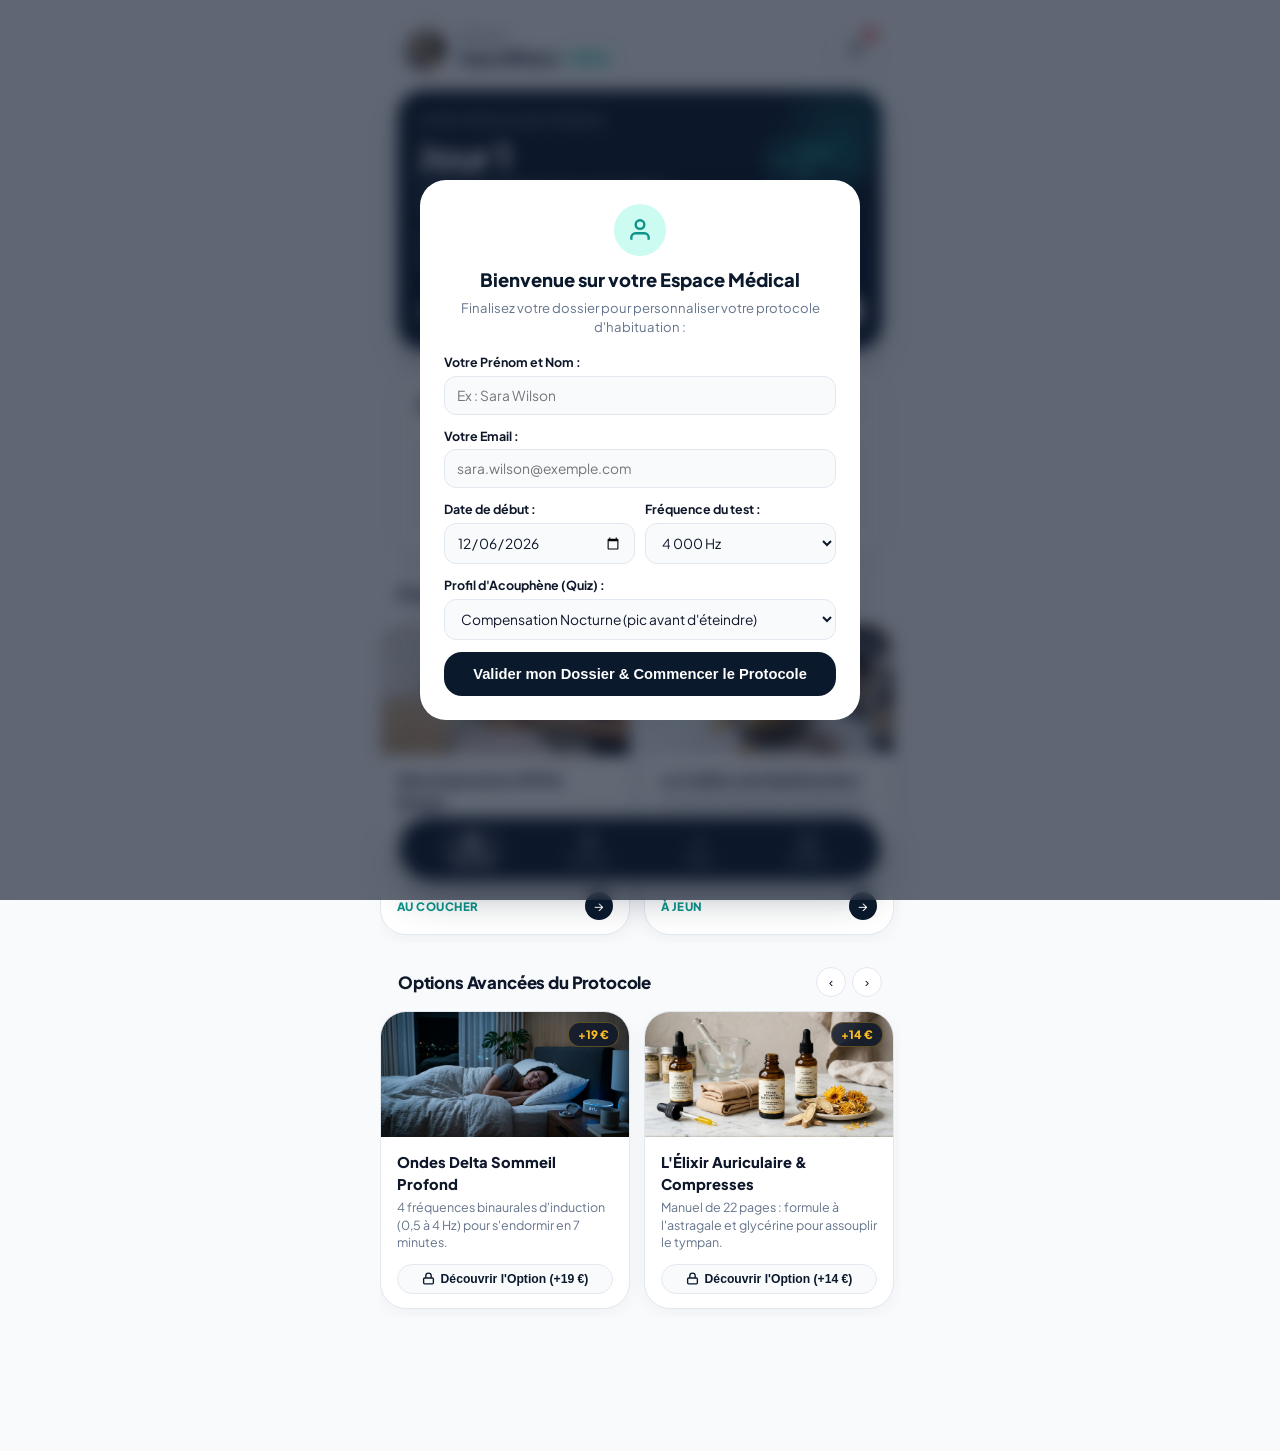
==== app.html @ 552ab915 "Deploy: Protocolo do Silencio - Producao Final V5 com banners Greenn e correcoes" ====
<!DOCTYPE html>
<html lang="fr">
<head>
  <meta charset="UTF-8">
  <meta name="viewport" content="width=device-width, initial-scale=1.0, maximum-scale=1.0, user-scalable=no">
  <title>Protocole Neuro-Silence — Espace Thérapeutique Médical</title>
  <meta name="description" content="Plateforme clinique du Protocole Neuro-Silence : thérapie par encoche spectrale, routine somatosensorielle, micronutrition myélinique et suivi analytique d'habituation.">
  <meta name="robots" content="noindex, nofollow">
  <link rel="preconnect" href="https://fonts.googleapis.com">
  <link rel="preconnect" href="https://fonts.gstatic.com" crossorigin>
  <link href="https://fonts.googleapis.com/css2?family=Plus+Jakarta+Sans:wght@400;500;600;700;800&family=Inter:wght@400;500;600;700&display=swap" rel="stylesheet">
  <link rel="manifest" href="manifest.json">
  <meta name="theme-color" content="#F8FAFC">
  <style>
    :root {
      --bg: #F8FAFC;
      --bg-surface: #FFFFFF;
      --navy-dark: #0B192C;
      --navy-subtle: #1E293B;
      --card-bg: #FFFFFF;
      --card-border: #E2E8F0;
      --card-border-subtle: #F1F5F9;
      --text-main: #0F172A;
      --text-muted: #64748B;
      --text-light: #94A3B8;
      --teal-primary: #0D9488;
      --teal-subtle: #CCFBF1;
      --teal-glow: rgba(13, 148, 136, 0.16);
      --emerald-accent: #10B981;
      --emerald-subtle: #D1FAE5;
      --blue-accent: #2563EB;
      --blue-subtle: #DBEAFE;
      --amber-accent: #F59E0B;
      --amber-subtle: #FEF3C7;
      --font-main: 'Plus Jakarta Sans', 'Inter', -apple-system, BlinkMacSystemFont, "SF Pro Text", system-ui, sans-serif;
      --radius-sm: 12px;
      --radius-md: 18px;
      --radius-lg: 26px;
      --radius-pill: 9999px;
      --shadow-soft: 0 4px 20px -2px rgba(15, 23, 42, 0.05);
      --shadow-card: 0 10px 25px -4px rgba(15, 23, 42, 0.06);
      --shadow-nav: 0 10px 30px rgba(15, 23, 42, 0.08);
    }

    * {
      box-sizing: border-box;
      margin: 0;
      padding: 0;
      -webkit-tap-highlight-color: transparent;
    }

    body {
      background-color: var(--bg);
      color: var(--text-main);
      font-family: var(--font-main);
      min-height: 100vh;
      display: flex;
      flex-direction: column;
      line-height: 1.5;
      -webkit-font-smoothing: antialiased;
    }

    /* Conteneur Mobile / Centré Desktop */
    .app-viewport {
      max-width: 520px;
      width: 100%;
      margin: 0 auto;
      min-height: 100vh;
      display: flex;
      flex-direction: column;
      position: relative;
      background: var(--bg);
      padding: 16px 18px 110px;
    }

    /* En-tête Médical Épuré */
    .top-header-clean {
      display: flex;
      align-items: center;
      justify-content: space-between;
      padding: 10px 4px 18px;
    }

    .user-profile-meta {
      display: flex;
      align-items: center;
      gap: 12px;
      cursor: pointer;
    }

    .user-avatar-circle {
      width: 46px;
      height: 46px;
      border-radius: 50%;
      object-fit: cover;
      border: 2px solid #FFFFFF;
      box-shadow: 0 2px 8px rgba(0, 0, 0, 0.08);
      background: var(--teal-subtle);
    }

    .user-greeting-texts {
      display: flex;
      flex-direction: column;
    }

    .user-salutation {
      font-size: 0.8rem;
      color: var(--text-muted);
      font-weight: 500;
    }

    .user-full-name {
      font-size: 1.12rem;
      font-weight: 800;
      color: var(--text-main);
      letter-spacing: -0.01em;
      display: flex;
      align-items: center;
      gap: 5px;
    }

    .user-badge-verified {
      font-size: 0.68rem;
      font-weight: 700;
      color: var(--teal-primary);
      background: var(--teal-subtle);
      padding: 1px 6px;
      border-radius: 6px;
    }

    .bell-icon-btn {
      width: 44px;
      height: 44px;
      border-radius: 50%;
      background: #FFFFFF;
      border: 1px solid var(--card-border);
      display: flex;
      align-items: center;
      justify-content: center;
      color: var(--text-main);
      box-shadow: var(--shadow-soft);
      position: relative;
      cursor: pointer;
      transition: background 0.15s;
    }

    .bell-icon-btn:hover {
      background: #F1F5F9;
    }

    .bell-badge-count {
      position: absolute;
      top: -2px;
      right: -2px;
      min-width: 18px;
      height: 18px;
      border-radius: 9px;
      background: #EF4444;
      border: 2px solid #FFFFFF;
      color: #FFFFFF;
      font-size: 0.64rem;
      font-weight: 800;
      display: flex;
      align-items: center;
      justify-content: center;
      padding: 0 4px;
    }

    /* Vues d'écran */
    .screen-view {
      display: none;
      animation: fadeIn 0.2s cubic-bezier(0.16, 1, 0.3, 1);
    }

    .screen-view.active {
      display: block;
    }

    @keyframes fadeIn {
      from { opacity: 0; transform: translateY(4px); }
      to { opacity: 1; transform: translateY(0); }
    }

    /* =========================================================
       1. DASHBOARD PRINCIPAL (HOME)
       ========================================================= */

    /* Card Sombre Héro */
    .dark-hero-card {
      background: var(--navy-dark);
      color: #FFFFFF;
      border-radius: var(--radius-lg);
      padding: 22px 20px;
      margin-bottom: 20px;
      position: relative;
      overflow: hidden;
      box-shadow: 0 12px 28px -6px rgba(11, 25, 44, 0.35);
      cursor: pointer;
      transition: transform 0.15s;
    }

    .dark-hero-card:active {
      transform: scale(0.99);
    }

    .dark-hero-card::after {
      content: '';
      position: absolute;
      top: -30px;
      right: -30px;
      width: 140px;
      height: 140px;
      background: radial-gradient(circle, rgba(13, 148, 136, 0.4) 0%, transparent 70%);
      pointer-events: none;
    }

    .dark-card-label {
      font-size: 0.74rem;
      color: #94A3B8;
      font-weight: 600;
      text-transform: uppercase;
      letter-spacing: 0.05em;
      margin-bottom: 8px;
    }

    .dark-card-header-flex {
      display: flex;
      justify-content: space-between;
      align-items: flex-start;
      margin-bottom: 12px;
    }

    .dark-card-day-num {
      font-size: 2.3rem;
      font-weight: 800;
      line-height: 1;
      letter-spacing: -0.02em;
    }

    .dark-card-badge-diag {
      background: rgba(20, 184, 166, 0.18);
      border: 1px solid rgba(20, 184, 166, 0.35);
      color: #5EEAD4;
      padding: 5px 12px;
      border-radius: 20px;
      font-size: 0.76rem;
      font-weight: 700;
      display: inline-flex;
      align-items: center;
      gap: 6px;
    }

    .dark-card-details {
      font-size: 0.84rem;
      color: #CBD5E1;
      line-height: 1.45;
      margin-bottom: 14px;
    }

    .dark-card-action-bar {
      display: flex;
      justify-content: space-between;
      align-items: center;
      border-top: 1px solid rgba(255, 255, 255, 0.1);
      padding-top: 12px;
    }

    .dark-card-action-text {
      font-size: 0.8rem;
      color: #FFFFFF;
      font-weight: 700;
    }

    .circle-arrow-white {
      width: 32px;
      height: 32px;
      border-radius: 50%;
      background: #FFFFFF;
      color: var(--navy-dark);
      display: flex;
      align-items: center;
      justify-content: center;
      font-weight: 800;
      font-size: 0.95rem;
    }

    /* Card Bilan Thérapeutique */
    .health-overview-card {
      background: #FFFFFF;
      border: 1px solid var(--card-border);
      border-radius: var(--radius-lg);
      padding: 20px;
      margin-bottom: 24px;
      box-shadow: var(--shadow-soft);
    }

    .overview-header-row {
      display: flex;
      justify-content: space-between;
      align-items: center;
      margin-bottom: 16px;
    }

    .overview-title {
      font-size: 1rem;
      font-weight: 800;
      color: var(--text-main);
    }

    .overview-select-filter {
      background: #F8FAFC;
      border: 1px solid var(--card-border);
      padding: 6px 12px;
      border-radius: var(--radius-pill);
      font-size: 0.74rem;
      font-weight: 700;
      color: var(--text-muted);
      outline: none;
      cursor: pointer;
    }

    .overview-grid-columns {
      display: grid;
      grid-template-columns: repeat(3, 1fr);
      gap: 10px;
    }

    .overview-col {
      background: #F8FAFC;
      border-radius: var(--radius-md);
      padding: 14px 10px;
      display: flex;
      flex-direction: column;
      justify-content: space-between;
      border: 1px solid var(--card-border-subtle);
    }

    .col-label {
      font-size: 0.72rem;
      color: var(--text-muted);
      font-weight: 600;
      margin-bottom: 6px;
    }

    .col-value {
      font-size: 1.25rem;
      font-weight: 800;
      color: var(--text-main);
      margin-bottom: 8px;
      line-height: 1;
    }

    .col-icon-wrap {
      display: flex;
      align-items: center;
      justify-content: space-between;
    }

    .metric-unit {
      font-size: 0.68rem;
      color: var(--text-light);
      font-weight: 600;
    }

    /* Icônes Minimalistes Lignes Épurées (Sans Fond Coloré) */
    .metric-icon-minimal {
      color: var(--text-muted);
      display: flex;
      align-items: center;
      justify-content: center;
      background: transparent !important;
      padding: 0;
      border-radius: 0;
    }

    .metric-icon-minimal svg {
      width: 17px;
      height: 17px;
      stroke: var(--text-muted);
    }

    /* Section Titres */
    .section-headline-row {
      display: flex;
      align-items: center;
      justify-content: space-between;
      margin: 22px 0 14px;
    }

    .section-headline {
      font-size: 1.05rem;
      font-weight: 800;
      color: var(--text-main);
      letter-spacing: -0.01em;
    }

    .carousel-nav-arrows {
      display: flex;
      gap: 6px;
    }

    .arrow-nav-btn {
      width: 30px;
      height: 30px;
      border-radius: 50%;
      background: #FFFFFF;
      border: 1px solid var(--card-border);
      display: flex;
      align-items: center;
      justify-content: center;
      color: var(--text-main);
      cursor: pointer;
      font-size: 0.85rem;
    }

    /* Carrousel 1 : Protocoles Pratiques Exclusifs */
    .carousel-slider-track {
      display: flex;
      gap: 14px;
      overflow-x: auto;
      scroll-snap-type: x mandatory;
      padding-bottom: 8px;
      margin: 0 -18px 24px;
      padding-left: 18px;
      padding-right: 18px;
      scrollbar-width: none;
    }

    .carousel-slider-track::-webkit-scrollbar {
      display: none;
    }

    .treatment-card-clean {
      flex: 0 0 250px;
      scroll-snap-align: start;
      background: #FFFFFF;
      border: 1px solid var(--card-border);
      border-radius: var(--radius-lg);
      overflow: hidden;
      box-shadow: var(--shadow-soft);
      display: flex;
      flex-direction: column;
      cursor: pointer;
      transition: transform 0.2s, box-shadow 0.2s;
    }

    .treatment-card-clean:active {
      transform: scale(0.98);
    }

    .treatment-card-media {
      width: 100%;
      height: 130px;
      background: #E2E8F0;
      position: relative;
    }

    .treatment-card-media img {
      width: 100%;
      height: 100%;
      object-fit: cover;
    }

    .tag-duration-bubble {
      position: absolute;
      top: 10px;
      right: 10px;
      background: rgba(15, 23, 42, 0.75);
      backdrop-filter: blur(8px);
      color: #FFFFFF;
      font-size: 0.68rem;
      font-weight: 700;
      padding: 3px 8px;
      border-radius: 12px;
    }

    .treatment-card-content {
      padding: 14px 16px;
      display: flex;
      flex-direction: column;
      justify-content: space-between;
      flex: 1;
    }

    .treatment-card-content h4 {
      font-size: 0.92rem;
      font-weight: 800;
      color: var(--text-main);
      margin-bottom: 4px;
    }

    .treatment-card-content p {
      font-size: 0.78rem;
      color: var(--text-muted);
      line-height: 1.4;
      margin-bottom: 12px;
    }

    .treatment-footer-row {
      display: flex;
      align-items: center;
      justify-content: space-between;
      border-top: 1px solid var(--card-border-subtle);
      padding-top: 10px;
    }

    .treatment-timing-tag {
      font-size: 0.72rem;
      font-weight: 800;
      color: var(--teal-primary);
      text-transform: uppercase;
      letter-spacing: 0.04em;
    }

    .circle-arrow-black {
      width: 28px;
      height: 28px;
      border-radius: 50%;
      background: var(--navy-dark);
      color: #FFFFFF;
      display: flex;
      align-items: center;
      justify-content: center;
      font-size: 0.85rem;
    }

    /* Carrousel 2 : Options Thérapeutiques Avancées */
    .locked-carousel-track {
      display: flex;
      gap: 14px;
      overflow-x: auto;
      scroll-snap-type: x mandatory;
      padding-bottom: 8px;
      margin: 0 -18px 24px;
      padding-left: 18px;
      padding-right: 18px;
      scrollbar-width: none;
    }

    .locked-carousel-track::-webkit-scrollbar {
      display: none;
    }

    .locked-card-box {
      flex: 0 0 250px;
      scroll-snap-align: start;
      background: #FFFFFF;
      border: 1px solid var(--card-border);
      border-radius: var(--radius-lg);
      overflow: hidden;
      cursor: pointer;
      display: flex;
      flex-direction: column;
      box-shadow: var(--shadow-soft);
      transition: transform 0.2s, box-shadow 0.2s;
    }

    .locked-card-box:active {
      transform: scale(0.98);
    }

    .locked-card-media {
      width: 100%;
      height: 125px;
      background: #E2E8F0;
      position: relative;
    }

    .locked-card-media img {
      width: 100%;
      height: 100%;
      object-fit: cover;
    }

    .locked-price-badge {
      position: absolute;
      top: 10px;
      right: 10px;
      background: rgba(15, 23, 42, 0.85);
      backdrop-filter: blur(8px);
      color: #FBBF24;
      font-size: 0.72rem;
      font-weight: 800;
      padding: 3px 9px;
      border-radius: 12px;
      border: 1px solid rgba(251, 191, 36, 0.3);
    }

    .locked-card-content {
      padding: 14px 16px;
      display: flex;
      flex-direction: column;
      justify-content: space-between;
      flex: 1;
    }

    .locked-card-title {
      font-size: 0.92rem;
      font-weight: 800;
      color: var(--text-main);
      margin-bottom: 4px;
    }

    .locked-card-desc {
      font-size: 0.78rem;
      color: var(--text-muted);
      line-height: 1.4;
      margin-bottom: 12px;
    }

    .locked-cta-btn {
      background: #F8FAFC;
      border: 1px solid var(--card-border);
      border-radius: var(--radius-pill);
      padding: 7px 12px;
      font-size: 0.76rem;
      font-weight: 800;
      color: var(--navy-dark);
      cursor: pointer;
      display: flex;
      align-items: center;
      justify-content: center;
      gap: 6px;
      transition: background 0.15s;
    }

    .locked-cta-btn:hover {
      background: #F1F5F9;
    }

    /* =========================================================
       2. ÉCRAN SÉANCE AUDIO (15 MIN NOTCHED NOISE & OBSERVANCE)
       ========================================================= */
    .session-prep-guide {
      background: #FFFFFF;
      border: 1px solid var(--card-border);
      border-radius: var(--radius-lg);
      padding: 20px;
      margin-bottom: 20px;
      box-shadow: var(--shadow-soft);
    }

    .session-prep-step {
      display: flex;
      gap: 12px;
      align-items: flex-start;
      margin-bottom: 12px;
      font-size: 0.85rem;
      line-height: 1.45;
    }

    .session-prep-step:last-child {
      margin-bottom: 0;
    }

    .step-index-badge {
      width: 24px;
      height: 24px;
      border-radius: 50%;
      background: var(--teal-subtle);
      color: var(--teal-primary);
      font-weight: 800;
      display: flex;
      align-items: center;
      justify-content: center;
      flex-shrink: 0;
      font-size: 0.78rem;
    }

    .player-clean-card {
      background: #FFFFFF;
      border: 1px solid var(--card-border);
      border-radius: var(--radius-lg);
      padding: 24px 20px;
      text-align: center;
      box-shadow: var(--shadow-soft);
      margin-bottom: 20px;
    }

    .player-badge-pill {
      display: inline-block;
      font-size: 0.72rem;
      font-weight: 800;
      color: var(--teal-primary);
      background: var(--teal-subtle);
      padding: 4px 12px;
      border-radius: var(--radius-pill);
      margin-bottom: 12px;
      text-transform: uppercase;
      letter-spacing: 0.04em;
    }

    .player-clean-title {
      font-size: 1.15rem;
      font-weight: 800;
      color: var(--text-main);
      margin-bottom: 4px;
    }

    .player-clean-freq {
      font-size: 0.82rem;
      color: var(--text-muted);
      margin-bottom: 16px;
    }

    .wave-bars-box {
      display: flex;
      align-items: center;
      justify-content: center;
      gap: 6px;
      height: 60px;
      margin-bottom: 16px;
    }

    .wave-bar-unit {
      width: 5px;
      height: 10px;
      background: rgba(13, 148, 136, 0.25);
      border-radius: 4px;
      transition: height 0.15s;
    }

    .wave-bars-box.playing .wave-bar-unit {
      animation: waveBeatClean 1s ease-in-out infinite alternate;
    }

    .playing .wave-bar-unit:nth-child(1) { animation-delay: 0.0s; }
    .playing .wave-bar-unit:nth-child(2) { animation-delay: 0.1s; }
    .playing .wave-bar-unit:nth-child(3) { animation-delay: 0.2s; }
    .playing .wave-bar-unit:nth-child(4) { animation-delay: 0.3s; }
    .playing .wave-bar-unit:nth-child(5) { animation-delay: 0.4s; }
    .playing .wave-bar-unit:nth-child(6) { animation-delay: 0.5s; }
    .playing .wave-bar-unit:nth-child(7) { animation-delay: 0.6s; }
    .playing .wave-bar-unit:nth-child(8) { animation-delay: 0.7s; }
    .playing .wave-bar-unit:nth-child(9) { animation-delay: 0.8s; }
    .playing .wave-bar-unit:nth-child(10) { animation-delay: 0.9s; }

    @keyframes waveBeatClean {
      0%, 100% { height: 8px; background: rgba(13, 148, 136, 0.3); }
      50% { height: 50px; background: var(--teal-primary); }
    }

    .timer-text-display {
      font-size: 2.6rem;
      font-weight: 800;
      letter-spacing: -0.03em;
      margin-bottom: 18px;
      color: var(--text-main);
      font-variant-numeric: tabular-nums;
    }

    .btn-play-pill-hero {
      width: 72px;
      height: 72px;
      background: var(--navy-dark);
      border: none;
      border-radius: 50%;
      color: #FFFFFF;
      display: inline-flex;
      align-items: center;
      justify-content: center;
      cursor: pointer;
      box-shadow: 0 8px 24px rgba(11, 25, 44, 0.25);
      transition: transform 0.2s;
    }

    .btn-play-pill-hero:active {
      transform: scale(0.95);
    }

    .freq-selector-bar {
      margin-top: 18px;
      background: #F8FAFC;
      border: 1px solid var(--card-border);
      border-radius: var(--radius-md);
      padding: 12px 14px;
      display: flex;
      align-items: center;
      justify-content: space-between;
      gap: 8px;
    }

    .freq-select-styled {
      background: #FFFFFF;
      border: 1px solid var(--card-border);
      color: var(--text-main);
      font-size: 0.84rem;
      font-weight: 700;
      padding: 8px 12px;
      border-radius: 10px;
      outline: none;
      flex: 1;
    }

    /* Bouton interactif pour tester le son pur de chaque fréquence */
    .btn-test-freq-tone {
      background: #FFFFFF;
      border: 1px solid var(--card-border);
      color: var(--navy-dark);
      font-size: 0.76rem;
      font-weight: 700;
      padding: 8px 12px;
      border-radius: 10px;
      cursor: pointer;
      display: inline-flex;
      align-items: center;
      gap: 6px;
      white-space: nowrap;
      transition: all 0.15s;
    }

    .btn-test-freq-tone:hover {
      background: #F1F5F9;
    }

    .btn-test-freq-tone.active {
      background: #FEF3C7;
      border-color: #F59E0B;
      color: #B45309;
    }

    /* Statut Quotidien de Séance & Validation Immédiate */
    .session-status-card {
      background: #FFFFFF;
      border: 1px solid var(--card-border);
      border-radius: var(--radius-md);
      padding: 16px;
      margin-bottom: 20px;
      box-shadow: var(--shadow-soft);
      display: flex;
      flex-direction: column;
      gap: 12px;
    }

    .session-status-row {
      display: flex;
      align-items: center;
      justify-content: space-between;
      font-size: 0.84rem;
    }

    .btn-validate-session-action {
      width: 100%;
      background: var(--navy-dark);
      color: #FFFFFF;
      border: none;
      padding: 12px 16px;
      border-radius: var(--radius-md);
      font-weight: 700;
      font-size: 0.86rem;
      cursor: pointer;
      display: flex;
      align-items: center;
      justify-content: center;
      gap: 8px;
    }

    /* =========================================================
       3. ÉCRAN SUIVI & ANALYTICS (GRAPHIQUES & HISTORIQUE DE PRATIQUE)
       ========================================================= */
    .analytics-kpi-grid {
      display: grid;
      grid-template-columns: repeat(3, 1fr);
      gap: 10px;
      margin-bottom: 20px;
    }

    .kpi-stat-box {
      background: #FFFFFF;
      border: 1px solid var(--card-border);
      border-radius: var(--radius-md);
      padding: 14px 12px;
      box-shadow: var(--shadow-soft);
    }

    .kpi-stat-label {
      font-size: 0.72rem;
      font-weight: 700;
      color: var(--text-muted);
      text-transform: uppercase;
      margin-bottom: 4px;
    }

    .kpi-stat-num {
      font-size: 1.35rem;
      font-weight: 800;
      color: var(--text-main);
    }

    .chart-container-card {
      background: #FFFFFF;
      border: 1px solid var(--card-border);
      border-radius: var(--radius-lg);
      padding: 20px;
      box-shadow: var(--shadow-soft);
      margin-bottom: 20px;
    }

    /* Tableau de Bord Dédié à la Pratique des Séances */
    .practice-analytics-card {
      background: #FFFFFF;
      border: 1px solid var(--card-border);
      border-radius: var(--radius-lg);
      padding: 22px 20px;
      box-shadow: var(--shadow-soft);
      margin-bottom: 20px;
    }

    .practice-matrix-grid {
      display: grid;
      grid-template-columns: repeat(7, 1fr);
      gap: 6px;
      margin: 14px 0 16px;
    }

    .matrix-day-cell {
      background: #F8FAFC;
      border: 1px solid var(--card-border);
      border-radius: 8px;
      padding: 6px 2px;
      text-align: center;
      font-size: 0.72rem;
      font-weight: 700;
      color: var(--text-muted);
      display: flex;
      flex-direction: column;
      align-items: center;
      gap: 3px;
    }

    .matrix-day-cell.completed {
      background: var(--emerald-subtle);
      border-color: var(--emerald-accent);
      color: #065F46;
    }

    .matrix-day-cell.active-today {
      border: 2px solid var(--teal-primary);
      color: var(--teal-primary);
    }

    .daily-entry-form-card {
      background: #FFFFFF;
      border: 1px solid var(--card-border);
      border-radius: var(--radius-lg);
      padding: 22px 20px;
      box-shadow: var(--shadow-soft);
      margin-bottom: 20px;
    }

    .slider-score-banner {
      font-size: 2.2rem;
      font-weight: 800;
      color: var(--teal-primary);
      text-align: center;
      margin: 10px 0 4px;
    }

    .symptom-tags-cloud {
      display: flex;
      flex-wrap: wrap;
      gap: 6px;
      margin: 14px 0 16px;
    }

    .symptom-tag-btn {
      background: #F1F5F9;
      border: 1px solid transparent;
      padding: 6px 12px;
      border-radius: var(--radius-pill);
      font-size: 0.76rem;
      font-weight: 700;
      color: var(--text-muted);
      cursor: pointer;
      transition: all 0.15s;
    }

    .symptom-tag-btn.selected {
      background: var(--teal-subtle);
      border-color: var(--teal-primary);
      color: var(--teal-primary);
    }

    .patient-notes-input {
      width: 100%;
      border: 1px solid var(--card-border);
      border-radius: var(--radius-md);
      padding: 12px 14px;
      font-family: inherit;
      font-size: 0.85rem;
      resize: vertical;
      min-height: 70px;
      margin-bottom: 16px;
      outline: none;
    }

    .patient-notes-input:focus {
      border-color: var(--teal-primary);
    }

    .btn-submit-main {
      width: 100%;
      background: var(--navy-dark);
      border: none;
      color: #FFFFFF;
      font-weight: 700;
      padding: 14px;
      border-radius: var(--radius-md);
      font-size: 0.92rem;
      cursor: pointer;
    }

    /* =========================================================
       4. ÉCRAN BIBLIOTHÈQUE & GUIDES (3 E-BOOKS DE 20-30 PAGES)
       ========================================================= */
    .guide-doc-card {
      background: #FFFFFF;
      border: 1px solid var(--card-border);
      border-radius: var(--radius-lg);
      padding: 20px;
      margin-bottom: 16px;
      box-shadow: var(--shadow-soft);
    }

    .guide-doc-header {
      display: flex;
      gap: 14px;
      align-items: flex-start;
      margin-bottom: 14px;
    }

    .guide-doc-icon {
      width: 44px;
      height: 44px;
      border-radius: 12px;
      background: var(--teal-subtle);
      color: var(--teal-primary);
      display: flex;
      align-items: center;
      justify-content: center;
      flex-shrink: 0;
    }

    .guide-doc-title h4 {
      font-size: 0.96rem;
      font-weight: 800;
      color: var(--text-main);
      margin-bottom: 4px;
    }

    .guide-doc-title p {
      font-size: 0.8rem;
      color: var(--text-muted);
      line-height: 1.4;
    }

    .guide-doc-actions {
      display: flex;
      gap: 10px;
      border-top: 1px solid var(--card-border-subtle);
      padding-top: 12px;
    }

    .btn-read-modal {
      flex: 1;
      background: var(--navy-dark);
      color: #FFFFFF;
      border: none;
      padding: 10px;
      border-radius: var(--radius-sm);
      font-size: 0.82rem;
      font-weight: 700;
      cursor: pointer;
      display: flex;
      align-items: center;
      justify-content: center;
      gap: 6px;
    }

    .btn-pdf-print {
      flex: 1;
      background: #F8FAFC;
      color: var(--text-main);
      border: 1px solid var(--card-border);
      padding: 10px;
      border-radius: var(--radius-sm);
      font-size: 0.82rem;
      font-weight: 700;
      cursor: pointer;
      display: flex;
      align-items: center;
      justify-content: center;
      gap: 6px;
      text-decoration: none;
    }

    /* Modal Lecteur de Livre & Visualiseur PDF Intégré */
    .book-reader-modal {
      display: none;
      position: fixed;
      top: 0;
      left: 0;
      right: 0;
      bottom: 0;
      background: rgba(15, 23, 42, 0.75);
      backdrop-filter: blur(8px);
      z-index: 250;
      align-items: center;
      justify-content: center;
      padding: 14px;
    }

    .book-reader-modal.open {
      display: flex;
    }

    .book-reader-content {
      background: #FFFFFF;
      border-radius: var(--radius-lg);
      max-width: 820px;
      width: 100%;
      max-height: 92vh;
      overflow-y: auto;
      padding: 22px;
      box-shadow: var(--shadow-nav);
      display: flex;
      flex-direction: column;
    }

    /* Cadre de visualisation PDF dans le lecteur */
    .pdf-viewer-embed-frame {
      width: 100%;
      height: 520px;
      border: 1px solid var(--card-border);
      border-radius: 12px;
      background: #F1F5F9;
      margin: 14px 0 20px;
    }

    /* Section Pratique en dessous du PDF */
    .clinical-practice-guide-box {
      background: #F8FAFC;
      border: 1px solid var(--card-border);
      border-radius: var(--radius-md);
      padding: 18px 20px;
      margin-top: 14px;
    }

    .clinical-practice-guide-box h4 {
      font-size: 0.98rem;
      font-weight: 800;
      color: var(--navy-dark);
      margin-bottom: 10px;
      display: flex;
      align-items: center;
      gap: 8px;
    }

    /* =========================================================
       5. ÉCRANS DE DÉTAIL DES ROUTINES
       ========================================================= */
    .detail-nav-top {
      display: flex;
      align-items: center;
      justify-content: space-between;
      margin-bottom: 16px;
    }

    .btn-back-circle {
      width: 40px;
      height: 40px;
      border-radius: 50%;
      background: #FFFFFF;
      border: 1px solid var(--card-border);
      display: flex;
      align-items: center;
      justify-content: center;
      cursor: pointer;
      font-weight: 800;
      color: var(--text-main);
    }

    .detail-big-image {
      width: 100%;
      height: 200px;
      border-radius: var(--radius-lg);
      object-fit: cover;
      margin-bottom: 20px;
      box-shadow: var(--shadow-soft);
    }

    .video-clean-wrapper {
      position: relative;
      padding-bottom: 56.25%;
      height: 0;
      overflow: hidden;
      border-radius: var(--radius-lg);
      background: #000;
      margin-bottom: 14px;
      box-shadow: var(--shadow-soft);
    }

    .video-clean-wrapper iframe {
      position: absolute;
      top: 0;
      left: 0;
      width: 100%;
      height: 100%;
      border: 0;
    }

    .clean-table-grid {
      width: 100%;
      border-collapse: collapse;
      margin: 14px 0;
      font-size: 0.82rem;
    }

    .clean-table-grid th, .clean-table-grid td {
      border: 1px solid var(--card-border);
      padding: 8px 10px;
      text-align: left;
    }

    .clean-table-grid th {
      background: #F8FAFC;
      font-weight: 800;
    }

    /* =========================================================
       6. NAVIGATION DU BAS & MODALS FLOTTANTS
       ========================================================= */
    .bottom-floating-pill {
      position: fixed;
      bottom: 20px;
      left: 50%;
      transform: translateX(-50%);
      max-width: 480px;
      width: calc(100% - 32px);
      background: var(--navy-dark);
      border-radius: 35px;
      display: flex;
      justify-content: space-around;
      align-items: center;
      padding: 10px 14px;
      box-shadow: 0 16px 36px rgba(11, 25, 44, 0.35);
      z-index: 100;
    }

    .nav-btn-pill {
      background: none;
      border: none;
      color: #94A3B8;
      display: flex;
      flex-direction: column;
      align-items: center;
      gap: 3px;
      font-size: 0.72rem;
      font-weight: 700;
      cursor: pointer;
      padding: 4px 12px;
      border-radius: 20px;
      transition: all 0.15s;
    }

    .nav-btn-pill.active {
      color: #FFFFFF;
      background: rgba(255, 255, 255, 0.12);
    }

    .nav-btn-pill svg {
      width: 20px;
      height: 20px;
      stroke: currentColor;
    }

    /* Modals Généraux */
    .modal-backdrop-clean {
      display: none;
      position: fixed;
      top: 0;
      left: 0;
      right: 0;
      bottom: 0;
      background: rgba(15, 23, 42, 0.65);
      backdrop-filter: blur(8px);
      z-index: 220;
      align-items: center;
      justify-content: center;
      padding: 20px;
    }

    .modal-backdrop-clean.open {
      display: flex;
    }

    .modal-card-box {
      background: #FFFFFF;
      border-radius: var(--radius-lg);
      padding: 24px;
      max-width: 440px;
      width: 100%;
      box-shadow: var(--shadow-nav);
      max-height: 90vh;
      overflow-y: auto;
    }

    .input-clean-field {
      width: 100%;
      background: #F8FAFC;
      border: 1px solid var(--card-border);
      border-radius: var(--radius-sm);
      padding: 10px 12px;
      font-size: 0.86rem;
      font-family: inherit;
      color: var(--text-main);
      margin-bottom: 12px;
      outline: none;
    }

    .input-clean-field:focus {
      border-color: var(--teal-primary);
    }

    /* Impression PDF */
    @media print {
      body {
        background: #FFFFFF !important;
      }
      .top-header-clean, .bottom-floating-pill, .dark-hero-card, .health-overview-card, .carousel-slider-track, .locked-carousel-track, .guide-doc-actions {
        display: none !important;
      }
      .book-reader-content {
        max-height: none !important;
        overflow: visible !important;
        box-shadow: none !important;
        padding: 0 !important;
      }
    }
  </style>
</head>
<body>

  <!-- Écran de Sécurité Magic Link (CartPanda Token) -->
  <div id="gatekeeper-screen" style="display: none; position: fixed; top: 0; left: 0; right: 0; bottom: 0; background: var(--bg); z-index: 300; align-items: center; justify-content: center; padding: 24px;">
    <div style="background: #FFFFFF; border: 1px solid var(--card-border); border-radius: var(--radius-lg); padding: 32px 24px; max-width: 420px; width: 100%; text-align: center; box-shadow: var(--shadow-card);">
      <div style="width: 52px; height: 52px; border-radius: 50%; background: var(--teal-subtle); color: var(--teal-primary); display: inline-flex; align-items: center; justify-content: center;">
        <svg viewBox="0 0 24 24" width="26" height="26" fill="none" stroke="currentColor" stroke-width="2.5"><rect x="3" y="11" width="18" height="11" rx="2" ry="2"/><path d="M7 11V7a5 5 0 0 1 10 0v4"/></svg>
      </div>
      <h2 style="font-size: 1.3rem; font-weight: 800; margin: 14px 0 6px;">Protocole Neuro-Silence</h2>
      <p style="font-size: 0.86rem; color: var(--text-muted); margin-bottom: 20px;">Entrez votre clé d'accès fournie dans votre confirmation CartPanda pour accéder à votre espace clinique.</p>
      <input type="text" id="token-input" style="width: 100%; background: #F8FAFC; border: 1px solid var(--card-border); padding: 12px; border-radius: var(--radius-sm); font-size: 0.92rem; font-weight: 700; text-align: center; margin-bottom: 12px; outline: none;" placeholder="Ex : SILENCE2026">
      <button class="btn-submit-main" id="btn-unlock-gate">Activer mon Accès</button>
      <p id="gate-error" style="color: #DC2626; font-size: 0.78rem; margin-top: 10px; display: none;">Clé d'activation invalide. Veuillez vérifier vos emails.</p>
    </div>
  </div>

  <div class="app-viewport">

    <!-- En-tête Médical Épuré (Avatar + Bonjour [Nom Réel] + Cloche Fonctionnelle) -->
    <header class="top-header-clean">
      <div class="user-profile-meta" onclick="openPatientProfileModal()" title="Consulter votre Fiche Patient">
        <img src="assets/elodie_morning_relief.jpg" alt="Patient" class="user-avatar-circle" id="user-avatar-img">
        <div class="user-greeting-texts">
          <span class="user-salutation">Bonjour,</span>
          <div class="user-full-name">
            <span id="user-name-display">Sara Wilson</span>
            <span class="user-badge-verified">Patient</span>
          </div>
        </div>
      </div>
      <div class="bell-icon-btn" onclick="openNotificationsModal()" title="Centre d'alertes thérapeutiques">
        <svg viewBox="0 0 24 24" width="20" height="20" fill="none" stroke="currentColor" stroke-width="2"><path d="M18 8A6 6 0 0 0 6 8c0 7-3 9-3 9h18s-3-2-3-9"/><path d="M13.73 21a2 2 0 0 1-3.46 0"/></svg>
        <span class="bell-badge-count" id="bell-badge-count">2</span>
      </div>
    </header>

    <!-- =========================================================
         1. ÉCRAN ACCUEIL (DASHBOARD + BILAN + CARROUSELS SANS REDONDANCE)
         ========================================================= -->
    <section class="screen-view active" id="view-accueil">

      <!-- Card Sombre Héro (Protocole Actif) -->
      <div class="dark-hero-card" onclick="switchTab('nav-seance')">
        <div class="dark-card-label">Votre Séance Quotidienne</div>
        <div class="dark-card-header-flex">
          <div>
            <div class="dark-card-day-num" id="hero-day-counter">Jour 1</div>
            <div style="font-size: 0.85rem; color: #94A3B8; font-weight: 600; margin-top: 2px;" id="hero-protocol-duration">Sur 14 jours d'habituation active</div>
          </div>
          <div class="dark-card-badge-diag">
            <svg viewBox="0 0 24 24" width="14" height="14" fill="none" stroke="currentColor" stroke-width="2.5"><path d="M2 12h3l3-9 4 18 3-9h7"/></svg>
            <span id="hero-freq-badge">4 000 Hz</span>
          </div>
        </div>
        <p class="dark-card-details">Encoche spectrale calculée pour désactiver le gain central du cortex auditif ce soir.</p>
        <div class="dark-card-action-bar">
          <span class="dark-card-action-text">Démarrer ma séance (15 min)</span>
          <div class="circle-arrow-white">→</div>
        </div>
      </div>

      <!-- Card Bilan Thérapeutique (Health Overview avec Icônes Minimalistes et Filtre Complet) -->
      <div class="health-overview-card">
        <div class="overview-header-row">
          <h3 class="overview-title">Bilan Thérapeutique</h3>
          <select class="overview-select-filter" id="overview-filter-select" onchange="updateOverviewPeriod(this.value)">
            <option value="semaine" selected>Cette Semaine</option>
            <option value="mois">Ce Mois</option>
            <option value="total">Tout le Protocole</option>
          </select>
        </div>
        <div class="overview-grid-columns">
          <!-- Col 1 : Intensité Sonore Moyenne (Échelle EVA) -->
          <div class="overview-col">
            <span class="col-label">Intensité Moyenne</span>
            <div class="col-value" id="overview-score-val">3.8 / 10</div>
            <div class="col-icon-wrap">
              <span class="metric-unit">Échelle EVA</span>
              <div class="metric-icon-minimal">
                <svg viewBox="0 0 24 24" fill="none" stroke-width="2.2"><path d="M2 12h3l3-9 4 18 3-9h7"/></svg>
              </div>
            </div>
          </div>
          <!-- Col 2 : Observance Séances -->
          <div class="overview-col">
            <span class="col-label">Observance</span>
            <div class="col-value" id="overview-streak-val">6 / 7</div>
            <div class="col-icon-wrap">
              <span class="metric-unit">15 min terminées</span>
              <div class="metric-icon-minimal">
                <svg viewBox="0 0 24 24" fill="none" stroke-width="2.2"><polyline points="20 6 9 17 4 12"/></svg>
              </div>
            </div>
          </div>
          <!-- Col 3 : Sommeil Réparateur -->
          <div class="overview-col">
            <span class="col-label">Sommeil</span>
            <div class="col-value" id="overview-sleep-val">7.8 / 10</div>
            <div class="col-icon-wrap">
              <span class="metric-unit">Indice de repos</span>
              <div class="metric-icon-minimal">
                <svg viewBox="0 0 24 24" fill="none" stroke-width="2.2"><path d="M21 12.79A9 9 0 1 1 11.21 3 7 7 0 0 0 21 12.79z"/></svg>
              </div>
            </div>
          </div>
        </div>
      </div>

      <!-- Carrousel 1 : Protocoles Pratiques Quotidiens (UNIQUEMENT routines exclusives sans redondance avec le menu) -->
      <div class="section-headline-row">
        <h3 class="section-headline">Protocoles Pratiques Quotidiens</h3>
        <div class="carousel-nav-arrows">
          <button class="arrow-nav-btn" onclick="scrollCarousel('carousel-track-practices', -1)">‹</button>
          <button class="arrow-nav-btn" onclick="scrollCarousel('carousel-track-practices', 1)">›</button>
        </div>
      </div>

      <div class="carousel-slider-track" id="carousel-track-practices">
        <!-- Carte 1 : Décompression ATM -->
        <div class="treatment-card-clean" onclick="openDetailScreen('screen-detail-rituel')">
          <div class="treatment-card-media">
            <img src="assets/decompression_atm.jpg" alt="Décompression Mâchoire">
            <span class="tag-duration-bubble">7 min</span>
          </div>
          <div class="treatment-card-content">
            <div>
              <h4>Décompression ATM & Nuque</h4>
              <p>Relâchement des muscles masséters et du nerf d'Arnold sous-occipital (vidéo intégrée).</p>
            </div>
            <div class="treatment-footer-row">
              <span class="treatment-timing-tag">Au coucher</span>
              <div class="circle-arrow-black">→</div>
            </div>
          </div>
        </div>

        <!-- Carte 2 : La Cuillère Matinale -->
        <div class="treatment-card-clean" onclick="openDetailScreen('screen-detail-cuillere')">
          <div class="treatment-card-media">
            <img src="assets/cuillere_myeline.jpg" alt="La Cuillère Matinale">
            <span class="tag-duration-bubble">Matin</span>
          </div>
          <div class="treatment-card-content">
            <div>
              <h4>La Cuillère de Myélinisation</h4>
              <p>Formulation lipidique matinale pour réparer la gaine du nerf auditif à jeun.</p>
            </div>
            <div class="treatment-footer-row">
              <span class="treatment-timing-tag">À jeun</span>
              <div class="circle-arrow-black">→</div>
            </div>
          </div>
        </div>

        <!-- Carte 3 : Guide Alimentaire Anti-Bruit -->
        <div class="treatment-card-clean" onclick="openDetailScreen('screen-detail-alimentation')">
          <div class="treatment-card-media">
            <img src="assets/estudo_fmri_cerebro.jpg" alt="Guide Nutritionnel">
            <span class="tag-duration-bubble">Cuisine</span>
          </div>
          <div class="treatment-card-content">
            <div>
              <h4>Filtre Alimentaire Anti-Bruit</h4>
              <p>Liste des 4 composés industriels qui excitent les récepteurs NMDA auditifs.</p>
            </div>
            <div class="treatment-footer-row">
              <span class="treatment-timing-tag">Nutrition</span>
              <div class="circle-arrow-black">→</div>
            </div>
          </div>
        </div>
      </div>

      <!-- Carrousel 2 : Options Thérapeutiques Avancées (Order Bumps & Upsell avec Images Réelles) -->
      <div class="section-headline-row">
        <h3 class="section-headline">Options Avancées du Protocole</h3>
        <div class="carousel-nav-arrows">
          <button class="arrow-nav-btn" onclick="scrollCarousel('carousel-track-upsells', -1)">‹</button>
          <button class="arrow-nav-btn" onclick="scrollCarousel('carousel-track-upsells', 1)">›</button>
        </div>
      </div>

      <div class="locked-carousel-track" id="carousel-track-upsells">
        <!-- Order Bump 1 : Ondes Delta -->
        <div class="locked-card-box" onclick="openAdvancedProductModal('delta')">
          <div class="locked-card-media">
            <img src="assets/ondes_delta_sleep.jpg" alt="Ondes Delta Sommeil Profond">
            <span class="locked-price-badge">+19 €</span>
          </div>
          <div class="locked-card-content">
            <div class="locked-card-title">Ondes Delta Sommeil Profond</div>
            <p class="locked-card-desc">4 fréquences binaurales d'induction (0,5 à 4 Hz) pour s'endormir en 7 minutes.</p>
            <button class="locked-cta-btn">
              <svg viewBox="0 0 24 24" width="13" height="13" fill="none" stroke="currentColor" stroke-width="2.5"><rect x="3" y="11" width="18" height="11" rx="2" ry="2"/><path d="M7 11V7a5 5 0 0 1 10 0v4"/></svg>
              Découvrir l'Option (+19 €)
            </button>
          </div>
        </div>

        <!-- Order Bump 2 : L'Élixir Auriculaire -->
        <div class="locked-card-box" onclick="openAdvancedProductModal('elixir')">
          <div class="locked-card-media">
            <img src="assets/elixir_auriculaire.jpg" alt="L'Élixir Auriculaire Botanique">
            <span class="locked-price-badge">+14 €</span>
          </div>
          <div class="locked-card-content">
            <div class="locked-card-title">L'Élixir Auriculaire & Compresses</div>
            <p class="locked-card-desc">Manuel de 22 pages : formule à l'astragale et glycérine pour assouplir le tympan.</p>
            <button class="locked-cta-btn">
              <svg viewBox="0 0 24 24" width="13" height="13" fill="none" stroke="currentColor" stroke-width="2.5"><rect x="3" y="11" width="18" height="11" rx="2" ry="2"/><path d="M7 11V7a5 5 0 0 1 10 0v4"/></svg>
              Découvrir l'Option (+14 €)
            </button>
          </div>
        </div>

        <!-- Upsell 1 : Photobiomodulation 650nm -->
        <div class="locked-card-box" onclick="openAdvancedProductModal('photobio')">
          <div class="locked-card-media">
            <img src="assets/photobiomodulation_650nm.jpg" alt="Photobiomodulation 650nm">
            <span class="locked-price-badge">+37 €</span>
          </div>
          <div class="locked-card-content">
            <div class="locked-card-title">Protocole Photolumineux 650nm</div>
            <p class="locked-card-desc">Masterclass 35 min + Guide Amazon &lt;20 € pour réactiver le cytochrome C oxydase.</p>
            <button class="locked-cta-btn">
              <svg viewBox="0 0 24 24" width="13" height="13" fill="none" stroke="currentColor" stroke-width="2.5"><rect x="3" y="11" width="18" height="11" rx="2" ry="2"/><path d="M7 11V7a5 5 0 0 1 10 0v4"/></svg>
              Découvrir l'Option (+37 €)
            </button>
          </div>
        </div>
      </div>

    </section>

    <!-- =========================================================
         2. ÉCRAN SÉANCE AUDIO (15 MIN NOTCHED NOISE & OBSERVANCE)
         ========================================================= -->
    <section class="screen-view" id="view-seance">
      
      <!-- Guide Préparatoire de la Séance en 3 Étapes de Lecture Simple -->
      <div class="session-prep-guide">
        <h4 style="font-size: 0.95rem; font-weight: 800; color: var(--text-main); margin-bottom: 12px;">Guide Préparatoire Thérapeutique</h4>
        <div class="session-prep-step">
          <span class="step-index-badge">1</span>
          <div><strong>Position au calme :</strong> Allongez-vous au lit ou dans un fauteuil confortable, nuque soutenue et lumières tamisées.</div>
        </div>
        <div class="session-prep-step">
          <span class="step-index-badge">2</span>
          <div><strong>Écouteurs stéréo :</strong> Ajustez le volume pour qu'il soit doux, juste en dessous du niveau de votre acouphène.</div>
        </div>
        <div class="session-prep-step">
          <span class="step-index-badge">3</span>
          <div><strong>Lâcher-prise cortical :</strong> Ne cherchez pas à écouter le bruit. Laissez l'inhibition latérale désactiver le gain central.</div>
        </div>
      </div>

      <div class="player-clean-card">
        <span class="player-badge-pill">Séance Quotidienne de 15 Minutes</span>
        <h3 class="player-clean-title">Accordage Neuro-Acoustique Échancré</h3>
        <div class="player-clean-freq" id="player-freq-display">Fréquence Calibrée : 4 000 Hz (Encoche Spectrale)</div>

        <div class="wave-bars-box" id="sound-wave-box">
          <span class="wave-bar-unit"></span>
          <span class="wave-bar-unit"></span>
          <span class="wave-bar-unit"></span>
          <span class="wave-bar-unit"></span>
          <span class="wave-bar-unit"></span>
          <span class="wave-bar-unit"></span>
          <span class="wave-bar-unit"></span>
          <span class="wave-bar-unit"></span>
          <span class="wave-bar-unit"></span>
          <span class="wave-bar-unit"></span>
        </div>

        <div class="timer-text-display" id="player-timer-readout">15:00</div>

        <button class="btn-play-pill-hero" id="btn-toggle-sound" aria-label="Lancer la session">
          <svg id="svg-play-icon" viewBox="0 0 24 24" width="30" height="30" fill="currentColor"><polygon points="5 3 19 12 5 21 5 3"/></svg>
          <svg id="svg-pause-icon" viewBox="0 0 24 24" width="30" height="30" fill="currentColor" style="display: none;"><rect x="6" y="4" width="4" height="16"/><rect x="14" y="4" width="4" height="16"/></svg>
        </button>

        <!-- Barre de Sélection de Fréquence & Test de Son Pur Interactif -->
        <div class="freq-selector-bar">
          <select class="freq-select-styled" id="freq-select-dropdown" title="Changer la fréquence de l'encoche">
            <option value="3000">3 000 Hz (Bourdonnement médium)</option>
            <option value="4000" selected>4 000 Hz (Tonalité standard)</option>
            <option value="5800">5 800 Hz (Sifflement aigu strident)</option>
            <option value="7500">7 500 Hz (Grésillement métallique)</option>
            <option value="9000">9 000 Hz (Très aigu pénétrant)</option>
            <option value="11000">11 000 Hz (Sifflement fin ultrason)</option>
          </select>
          <button type="button" class="btn-test-freq-tone" id="btn-test-tone" onclick="toggleTestTone()" title="Écouter le bip pur pour calibrer votre acouphène">
            <svg viewBox="0 0 24 24" width="14" height="14" fill="none" stroke="currentColor" stroke-width="2.2" style="margin-right: 4px; vertical-align: middle;"><polygon points="11 5 6 9 2 9 2 15 6 15 11 19 11 5"/><path d="M15.54 8.46a5 5 0 0 1 0 7.07"/><path d="M19.07 4.93a10 10 0 0 1 0 14.14"/></svg>
            Bip Test (Hz)
          </button>
        </div>
      </div>

      <!-- Statut Quotidien de Séance & Validation Manuelle/Automatique -->
      <div class="session-status-card">
        <div class="session-status-row">
          <span style="color: var(--text-muted); font-weight: 600;">Statut pour aujourd'hui :</span>
          <strong id="session-completed-status" style="color: var(--teal-primary);">En attente de réalisation</strong>
        </div>
        <button class="btn-validate-session-action" id="btn-manual-session-validate" onclick="manuallyValidateSession()">
          <svg viewBox="0 0 24 24" width="16" height="16" fill="none" stroke="currentColor" stroke-width="2.5"><polyline points="20 6 9 17 4 12"/></svg>
          Valider ma Séance de 15 min Réalisée Aujourd'hui
        </button>
      </div>
    </section>

    <!-- =========================================================
         3. ÉCRAN SUIVI & ANALYTICS (TABLEAU DE BORD DÉDIÉ AUX SÉANCES & GRAPHIQUE)
         ========================================================= -->
    <section class="screen-view" id="view-suivi">
      
      <!-- 3 KPIs en tête -->
      <div class="analytics-kpi-grid">
        <div class="kpi-stat-box">
          <div class="kpi-stat-label">Intensité</div>
          <div class="kpi-stat-num" id="kpi-score-val">3.8 / 10</div>
          <div style="font-size: 0.72rem; color: var(--emerald-accent); font-weight: 700; margin-top: 2px;">-35% vs J-1</div>
        </div>
        <div class="kpi-stat-box">
          <div class="kpi-stat-label">Observance</div>
          <div class="kpi-stat-num" id="kpi-sessions-count">6 / 7 Jours</div>
          <div style="font-size: 0.72rem; color: var(--blue-accent); font-weight: 700; margin-top: 2px;">86% d'assiduité</div>
        </div>
        <div class="kpi-stat-box">
          <div class="kpi-stat-label">Habituation</div>
          <div class="kpi-stat-num">78 %</div>
          <div style="font-size: 0.72rem; color: var(--teal-primary); font-weight: 700; margin-top: 2px;">Cortex Auditif</div>
        </div>
      </div>

      <!-- Graphique d'Évolution Dynamique SVG -->
      <div class="chart-container-card">
        <div style="display: flex; justify-content: space-between; align-items: center; margin-bottom: 14px;">
          <h3 style="font-size: 0.98rem; font-weight: 800;">Courbe d'Atténuation Clinique</h3>
          <span style="font-size: 0.72rem; background: var(--teal-subtle); color: var(--teal-primary); padding: 3px 8px; border-radius: 10px; font-weight: 700;">Historique Réel</span>
        </div>
        <div style="width: 100%; height: 140px;" id="svg-chart-wrapper">
          <svg viewBox="0 0 500 140" width="100%" height="100%" style="overflow: visible;">
            <line x1="0" y1="35" x2="500" y2="35" stroke="#F1F5F9" stroke-width="1"/>
            <line x1="0" y1="70" x2="500" y2="70" stroke="#F1F5F9" stroke-width="1"/>
            <line x1="0" y1="105" x2="500" y2="105" stroke="#F1F5F9" stroke-width="1"/>
            <defs>
              <linearGradient id="curveGradient" x1="0" y1="0" x2="0" y2="1">
                <stop offset="0%" stop-color="#0D9488" stop-opacity="0.22"/>
                <stop offset="100%" stop-color="#0D9488" stop-opacity="0.0"/>
              </linearGradient>
            </defs>
            <polygon points="20,20 120,40 220,55 340,75 480,105 480,130 20,130" fill="url(#curveGradient)"/>
            <path d="M 20 20 Q 120 40, 220 55 T 480 105" fill="none" stroke="#0D9488" stroke-width="3" stroke-linecap="round"/>
            <circle cx="20" cy="20" r="4" fill="#FFFFFF" stroke="#0D9488" stroke-width="2.5"/>
            <circle cx="220" cy="55" r="4" fill="#FFFFFF" stroke="#0D9488" stroke-width="2.5"/>
            <circle cx="480" cy="105" r="5" fill="#0D9488" stroke="#FFFFFF" stroke-width="2.5"/>
            <text x="20" y="14" fill="#94A3B8" font-size="10" font-weight="700" text-anchor="middle">J-1 (8/10)</text>
            <text x="480" y="125" fill="#0D9488" font-size="11" font-weight="800" text-anchor="middle">Ce soir (3.8/10)</text>
          </svg>
        </div>
      </div>

      <!-- Tableau de Bord Dédié à la Pratique des Séances Acoustiques -->
      <div class="practice-analytics-card">
        <div style="display: flex; justify-content: space-between; align-items: center;">
          <h4 style="font-size: 0.98rem; font-weight: 800; color: var(--text-main);">Observance des Séances Acoustiques</h4>
          <span style="font-size: 0.72rem; color: var(--teal-primary); font-weight: 700;" id="practice-streak-badge">Série : 6 jours consécutifs</span>
        </div>
        <p style="font-size: 0.8rem; color: var(--text-muted); margin: 4px 0 12px;">Grille d'assiduité du programme d'habituation sur 14 jours :</p>
        
        <!-- Matrice visuelle de 14 jours -->
        <div class="practice-matrix-grid" id="practice-matrix-grid">
          <!-- Généré dynamiquement en JS -->
        </div>

        <div style="border-top: 1px solid var(--card-border-subtle); padding-top: 12px; margin-top: 12px;">
          <div style="font-size: 0.8rem; font-weight: 800; color: var(--text-main); margin-bottom: 8px;">Historique Récent des Séances :</div>
          <div id="practice-history-log-box" style="font-size: 0.82rem; color: var(--text-muted);">
            <!-- Rempli en JS -->
          </div>
        </div>
      </div>

      <!-- Formulaire d'Enregistrement Quotidien Réel (1 par jour) -->
      <div class="daily-entry-form-card">
        <h4 style="font-size: 0.98rem; font-weight: 800; color: var(--text-main); margin-bottom: 2px;">Enregistrement de la Nuit</h4>
        <p style="font-size: 0.8rem; color: var(--text-muted); margin-bottom: 14px;">1 mesure enregistrée par jour pour alimenter votre courbe clinique.</p>

        <div style="margin: 14px 0;">
          <input type="range" min="0" max="10" value="4" id="suivi-range-slider" style="width: 100%;">
          <div class="slider-score-banner" id="suivi-score-display">4 / 10</div>
          <div style="text-align: center; font-size: 0.8rem; color: var(--text-muted); font-weight: 600;" id="suivi-score-desc">Gêne sensible mais en cours d'atténuation</div>
        </div>

        <div style="font-size: 0.8rem; font-weight: 700; color: var(--text-main); margin-bottom: 6px;">Symptômes perçus ce soir :</div>
        <div class="symptom-tags-cloud">
          <button type="button" class="symptom-tag-btn selected" onclick="toggleSymptomTag(this)">Sifflement aigu</button>
          <button type="button" class="symptom-tag-btn" onclick="toggleSymptomTag(this)">Pression oreille</button>
          <button type="button" class="symptom-tag-btn" onclick="toggleSymptomTag(this)">Tension mâchoire</button>
          <button type="button" class="symptom-tag-btn" onclick="toggleSymptomTag(this)">Calme relatif</button>
          <button type="button" class="symptom-tag-btn selected" onclick="toggleSymptomTag(this)">Sommeil réparateur</button>
        </div>

        <div style="font-size: 0.8rem; font-weight: 700; color: var(--text-main); margin-bottom: 6px;">Notes cliniques personnelles :</div>
        <textarea class="patient-notes-input" id="patient-daily-notes" placeholder="Ex : Séance de 15 min bien tolérée, apaisement net avant de m'endormir..."></textarea>

        <button class="btn-submit-main" id="btn-save-daily-record">Enregistrer ma Mesure du Soir</button>
        <div id="suivi-save-alert" style="display: none; color: var(--emerald-accent); font-size: 0.84rem; font-weight: 700; text-align: center; margin-top: 10px;">
          ✓ Mesure validée et enregistrée pour aujourd'hui !
        </div>

        <div style="margin-top: 18px; border-top: 1px solid var(--card-border-subtle); padding-top: 12px;">
          <div style="font-size: 0.78rem; font-weight: 800; color: var(--text-main); margin-bottom: 6px;">Historique des Mesures :</div>
          <div id="suivi-history-items-box"></div>
        </div>
      </div>
    </section>

    <!-- =========================================================
         4. ÉCRAN BIBLIOTHÈQUE & GUIDES (3 E-BOOKS DE 20-30 PAGES)
         ========================================================= -->
    <section class="screen-view" id="view-guides">
      <div style="margin-bottom: 16px;">
        <h3 class="section-headline">Bibliothèque Médicale Intégrale</h3>
        <p style="font-size: 0.82rem; color: var(--text-muted);">Consultez en ligne les 3 ouvrages cliniques complets (20 à 30 pages) avec visualiseur PDF officiel, bibliographie internationale et guide d'application pratique.</p>
      </div>

      <!-- Livre 1 -->
      <div class="guide-doc-card">
        <div class="guide-doc-header">
          <div class="guide-doc-icon">
            <svg viewBox="0 0 24 24" width="22" height="22" fill="none" stroke="currentColor" stroke-width="2"><path d="M4 19.5A2.5 2.5 0 0 1 6.5 17H20"/><path d="M6.5 2H20v20H6.5A2.5 2.5 0 0 1 4 19.5v-15A2.5 2.5 0 0 1 6.5 2z"/></svg>
          </div>
          <div class="guide-doc-title">
            <h4>Livre 1 : Traité Clinique de Réhabilitation Neuro-Acoustique</h4>
            <p>Ouvrage de référence (28 pages) : modèle TRT de Jastreboff, théorie du gain central, mécanismes d'inhibition latérale corticale et essais contrôlés randomisés.</p>
          </div>
        </div>
        <div class="guide-doc-actions">
          <button class="btn-read-modal" onclick="openBookReader(1)">
            <svg viewBox="0 0 24 24" width="14" height="14" fill="none" stroke="currentColor" stroke-width="2"><path d="M1 12s4-8 11-8 11 8 11 8-4 8-11 8-11-8-11-8z"/><circle cx="12" cy="12" r="3"/></svg>
            Visualiser le PDF Officiel
          </button>
          <a href="assets/guides/guide_1_rehabilitation_neuro_acoustique.pdf" target="_blank" download class="btn-pdf-print">
            <svg viewBox="0 0 24 24" width="14" height="14" fill="none" stroke="currentColor" stroke-width="2"><path d="M21 15v4a2 2 0 0 1-2 2H5a2 2 0 0 1-2-2v-4"/><polyline points="7 10 12 15 17 10"/><line x1="12" y1="15" x2="12" y2="3"/></svg>
            Télécharger le PDF
          </a>
        </div>
      </div>

      <!-- Livre 2 -->
      <div class="guide-doc-card">
        <div class="guide-doc-header">
          <div class="guide-doc-icon">
            <svg viewBox="0 0 24 24" width="22" height="22" fill="none" stroke="currentColor" stroke-width="2"><path d="M18 8h1a4 4 0 0 1 0 8h-1"/><path d="M2 8h16v9a4 4 0 0 1-4 4H6a4 4 0 0 1-4-4V8z"/><line x1="6" y1="1" x2="6" y2="4"/><line x1="10" y1="1" x2="10" y2="4"/><line x1="14" y1="1" x2="14" y2="4"/></svg>
          </div>
          <div class="guide-doc-title">
            <h4>Livre 2 : Manuel Thérapeutique Maxillo-Facial & Voies Cervicales</h4>
            <p>Manuel clinique illustré (22 pages) : chaîne myofasciale, articulation temporo-mandibulaire, nerf d'Arnold et protocole de décompression en 4 manœuvres.</p>
          </div>
        </div>
        <div class="guide-doc-actions">
          <button class="btn-read-modal" onclick="openBookReader(2)">
            <svg viewBox="0 0 24 24" width="14" height="14" fill="none" stroke="currentColor" stroke-width="2"><path d="M1 12s4-8 11-8 11 8 11 8-4 8-11 8-11-8-11-8z"/><circle cx="12" cy="12" r="3"/></svg>
            Visualiser le PDF Officiel
          </button>
          <a href="assets/guides/guide_2_reeducation_maxillo_faciale.pdf" target="_blank" download class="btn-pdf-print">
            <svg viewBox="0 0 24 24" width="14" height="14" fill="none" stroke="currentColor" stroke-width="2"><path d="M21 15v4a2 2 0 0 1-2 2H5a2 2 0 0 1-2-2v-4"/><polyline points="7 10 12 15 17 10"/><line x1="12" y1="15" x2="12" y2="3"/></svg>
            Télécharger le PDF
          </a>
        </div>
      </div>

      <!-- Livre 3 -->
      <div class="guide-doc-card">
        <div class="guide-doc-header">
          <div class="guide-doc-icon">
            <svg viewBox="0 0 24 24" width="22" height="22" fill="none" stroke="currentColor" stroke-width="2"><path d="M12 2L2 7l10 5 10-5-10-5zM2 17l10 5 10-5M2 12l10 5 10-5"/></svg>
          </div>
          <div class="guide-doc-title">
            <h4>Livre 3 : Précis de Micronutrition & Régénération Myélinique</h4>
            <p>Traité thérapeutique (24 pages) du Dr Thierry Hertoghe : biochimie de la myéline, strie vasculaire, la Cuillère Matinale et carte des supermarchés français.</p>
          </div>
        </div>
        <div class="guide-doc-actions">
          <button class="btn-read-modal" onclick="openBookReader(3)">
            <svg viewBox="0 0 24 24" width="14" height="14" fill="none" stroke="currentColor" stroke-width="2"><path d="M1 12s4-8 11-8 11 8 11 8-4 8-11 8-11-8-11-8z"/><circle cx="12" cy="12" r="3"/></svg>
            Visualiser le PDF Officiel
          </button>
          <a href="assets/guides/guide_3_micronutrition_myeline.pdf" target="_blank" download class="btn-pdf-print">
            <svg viewBox="0 0 24 24" width="14" height="14" fill="none" stroke="currentColor" stroke-width="2"><path d="M21 15v4a2 2 0 0 1-2 2H5a2 2 0 0 1-2-2v-4"/><polyline points="7 10 12 15 17 10"/><line x1="12" y1="15" x2="12" y2="3"/></svg>
            Télécharger le PDF
          </a>
        </div>
      </div>
    </section>

    <!-- =========================================================
         5. ÉCRANS DE DÉTAIL DES ROUTINES (ATM, CUILLÈRE, ALIMENTATION)
         ========================================================= -->
    <!-- Détail : Rituel ATM -->
    <section class="screen-view" id="screen-detail-rituel">
      <div class="detail-nav-top">
        <button class="btn-back-circle" onclick="switchTab('nav-accueil')">←</button>
        <span style="font-weight: 800; font-size: 0.95rem;">Décompression ATM & Nuque</span>
        <div style="width: 40px;"></div>
      </div>

      <img src="assets/decompression_atm.jpg" alt="Décompression Mâchoire" class="detail-big-image">

      <!-- Vidéo intégrée YouTube de Décompression Maxillo-Faciale -->
      <div class="video-clean-wrapper">
        <iframe src="https://www.youtube-nocookie.com/embed/5-bIe1g_X5s?rel=0&modestbranding=1" title="Exercices Décompression Mâchoire et Cervicales Acouphènes" allow="accelerometer; autoplay; clipboard-write; encrypted-media; gyroscope; picture-in-picture" allowfullscreen></iframe>
      </div>
      <div style="display: flex; justify-content: space-between; align-items: center; margin-bottom: 18px; font-size: 0.78rem; color: var(--text-muted);">
        <span>Démonstration clinique maxillo-faciale</span>
        <a href="https://www.youtube.com/watch?v=5-bIe1g_X5s" target="_blank" rel="noopener" style="color: var(--navy-dark); text-decoration: underline; font-weight: 700;">Ouvrir sur YouTube ↗</a>
      </div>

      <div class="session-prep-guide" style="margin-top: 0;">
        <h4 style="font-size: 0.95rem; font-weight: 800; margin-bottom: 12px;">Protocole en 4 Étapes</h4>
        <div style="font-size: 0.85rem; color: var(--text-muted); line-height: 1.55;">
          <p style="margin-bottom: 10px;"><strong>1. Mâchoire (2 min) :</strong> Posez le bout des index devant le conduit auditif. Ouvrez la bouche sans forcer et effectuez des micro-rotations douces pour détendre le nerf auriculotemporal.</p>
          <p style="margin-bottom: 10px;"><strong>2. Cervicales C1-C3 (2 min) :</strong> Inclinez la tête doucement vers l'épaule droite 15 sec, puis vers la gauche pour décompresser le nerf d'Arnold.</p>
          <p style="margin-bottom: 10px;"><strong>3. Posture Linguale (1 min) :</strong> Plaquez la pointe de la langue au palais derrière les incisives sans serrer les dents.</p>
          <p><strong>4. Respiration 4-7-8 (2 min) :</strong> 4 sec inspire, 7 sec rétention, 8 sec expire par la bouche.</p>
        </div>
      </div>
    </section>

    <!-- Détail : Cuillère Matinale -->
    <section class="screen-view" id="screen-detail-cuillere">
      <div class="detail-nav-top">
        <button class="btn-back-circle" onclick="switchTab('nav-accueil')">←</button>
        <span style="font-weight: 800; font-size: 0.95rem;">La Cuillère Matinale</span>
        <div style="width: 40px;"></div>
      </div>

      <img src="assets/cuillere_myeline.jpg" alt="Ingrédients de la Cuillère" class="detail-big-image">

      <div class="session-prep-guide" style="margin-top: 0;">
        <h4 style="font-size: 0.95rem; font-weight: 800; margin-bottom: 8px;">La Formule Quotidienne de Myélinisation</h4>
        <p style="font-size: 0.84rem; color: var(--text-muted); line-height: 1.5; margin-bottom: 14px;">À consommer chaque matin à jeun. Gardez 30 secondes en bouche avant d'avaler pour une diffusion transmuqueuse rapide des lipides essentiels.</p>

        <table class="clean-table-grid">
          <thead>
            <tr>
              <th>Ingrédient</th>
              <th>Action Biologique</th>
              <th>Dosage</th>
            </tr>
          </thead>
          <tbody>
            <tr>
              <td><strong>Huile de Lin Vierge</strong></td>
              <td>Oméga-3 ALA pour régénérer la gaine de myéline</td>
              <td>1 cuillère à café (5 ml)</td>
            </tr>
            <tr>
              <td><strong>Lécithine de Tournesol</strong></td>
              <td>Phosphatidylcholine pour les cellules de Schwann</td>
              <td>1/2 cuillère ou 1 jaune bio</td>
            </tr>
            <tr>
              <td><strong>Huile d'Olive Extra-Vierge</strong></td>
              <td>Acide oléique protecteur des membranes</td>
              <td>3 gouttes</td>
            </tr>
            <tr>
              <td><strong>Curcuma Naturel</strong></td>
              <td>Curcumine antioxydante cochléaire</td>
              <td>1 pincée fine</td>
            </tr>
          </tbody>
        </table>

        <div style="margin-top: 14px; font-size: 0.82rem; color: var(--text-muted); background: #F8FAFC; padding: 12px; border-radius: var(--radius-sm); border-left: 3px solid var(--teal-primary);">
          <strong>Où trouver les ingrédients ?</strong> Huile de lin vierge au rayon huiles de Carrefour ou Leclerc (conservez au frais). Lécithine de tournesol en magasin bio (Biocoop, La Vie Claire) ou remplacez par 1 jaune d'œuf cru bio Bleu-Blanc-Cœur.
        </div>
      </div>
    </section>

    <!-- Détail : Alimentation Anti-Bruit -->
    <section class="screen-view" id="screen-detail-alimentation">
      <div class="detail-nav-top">
        <button class="btn-back-circle" onclick="switchTab('nav-accueil')">←</button>
        <span style="font-weight: 800; font-size: 0.95rem;">Filtre Alimentaire Anti-Bruit</span>
        <div style="width: 40px;"></div>
      </div>

      <div class="session-prep-guide" style="margin-top: 0;">
        <h4 style="font-size: 0.95rem; font-weight: 800; margin-bottom: 8px;">Aliments Excitotoxiques à Proscrire</h4>
        <p style="font-size: 0.84rem; color: var(--text-muted); line-height: 1.5; margin-bottom: 14px;">Ces composés franchissent la barrière hémato-labyrinthique et suractivent les récepteurs glutamatergiques :</p>
        <ul style="margin-left: 18px; font-size: 0.85rem; color: var(--text-muted); line-height: 1.6;">
          <li><strong>Glutamate monosodique (E621) :</strong> Plats préparés, bouillons cubes, snacks salés industriels.</li>
          <li><strong>Aspartame (E951) :</strong> Boissons gazeuses sans sucre et gommes à mâcher.</li>
          <li><strong>Excès de sodium raffiné :</strong> Augmente la pression hydraulique de l'endolymphe cochléaire.</li>
          <li><strong>Alcool fort & caféine après 16h :</strong> Perturbe le sommeil paradoxal et accentue le bruit matinal.</li>
        </ul>
      </div>
    </section>

  </div>

  <!-- Barre de Navigation Inférieure (Cápsula Flutuante Escura Fiel ao Mockup) -->
  <nav class="bottom-floating-pill">
    <button class="nav-btn-pill active" id="btn-nav-accueil" onclick="switchTab('nav-accueil')">
      <svg viewBox="0 0 24 24" fill="none" stroke-width="2.2"><path d="M3 9l9-7 9 7v11a2 2 0 0 1-2 2H5a2 2 0 0 1-2-2z"/><polyline points="9 22 9 12 15 12 15 22"/></svg>
      <span>Accueil</span>
    </button>
    <button class="nav-btn-pill" id="btn-nav-seance" onclick="switchTab('nav-seance')">
      <svg viewBox="0 0 24 24" fill="none" stroke-width="2.2"><circle cx="12" cy="12" r="10"/><polygon points="10 8 16 12 10 16 10 8"/></svg>
      <span>Séance</span>
    </button>
    <button class="nav-btn-pill" id="btn-nav-suivi" onclick="switchTab('nav-suivi')">
      <svg viewBox="0 0 24 24" fill="none" stroke-width="2.2"><line x1="18" y1="20" x2="18" y2="10"/><line x1="12" y1="20" x2="12" y2="4"/><line x1="6" y1="20" x2="6" y2="14"/></svg>
      <span>Suivi</span>
    </button>
    <button class="nav-btn-pill" id="btn-nav-guides" onclick="switchTab('nav-guides')">
      <svg viewBox="0 0 24 24" fill="none" stroke-width="2.2"><path d="M4 19.5A2.5 2.5 0 0 1 6.5 17H20"/><path d="M6.5 2H20v20H6.5A2.5 2.5 0 0 1 4 19.5v-15A2.5 2.5 0 0 1 6.5 2z"/></svg>
      <span>Guides</span>
    </button>
  </nav>

  <!-- MODAL ONBOARDING : PREMIÈRE CONNEXION DU PATIENT -->
  <div class="modal-backdrop-clean" id="modal-onboarding-welcome">
    <div class="modal-card-box">
      <div style="text-align: center; margin-bottom: 16px;">
        <div style="width: 52px; height: 52px; border-radius: 50%; background: var(--teal-subtle); color: var(--teal-primary); display: inline-flex; align-items: center; justify-content: center; margin-bottom: 10px;">
          <svg viewBox="0 0 24 24" width="26" height="26" fill="none" stroke="currentColor" stroke-width="2.2"><path d="M20 21v-2a4 4 0 0 0-4-4H8a4 4 0 0 0-4 4v2"/><circle cx="12" cy="7" r="4"/></svg>
        </div>
        <h3 style="font-size: 1.15rem; font-weight: 800; color: var(--navy-dark);">Bienvenue sur votre Espace Médical</h3>
        <p style="font-size: 0.82rem; color: var(--text-muted); margin-top: 4px;">Finalisez votre dossier pour personnaliser votre protocole d'habituation :</p>
      </div>

      <label style="font-size: 0.78rem; font-weight: 700; color: var(--text-main); display: block; margin-bottom: 4px;">Votre Prénom et Nom :</label>
      <input type="text" id="onboarding-input-name" class="input-clean-field" placeholder="Ex : Sara Wilson">

      <label style="font-size: 0.78rem; font-weight: 700; color: var(--text-main); display: block; margin-bottom: 4px;">Votre Email :</label>
      <input type="email" id="onboarding-input-email" class="input-clean-field" placeholder="sara.wilson@exemple.com">

      <div style="display: grid; grid-template-columns: 1fr 1fr; gap: 10px;">
        <div>
          <label style="font-size: 0.78rem; font-weight: 700; color: var(--text-main); display: block; margin-bottom: 4px;">Date de début :</label>
          <input type="date" id="onboarding-input-date" class="input-clean-field">
        </div>
        <div>
          <label style="font-size: 0.78rem; font-weight: 700; color: var(--text-main); display: block; margin-bottom: 4px;">Fréquence du test :</label>
          <select id="onboarding-input-freq" class="input-clean-field">
            <option value="3000">3 000 Hz</option>
            <option value="4000" selected>4 000 Hz</option>
            <option value="5800">5 800 Hz</option>
            <option value="7500">7 500 Hz</option>
            <option value="9000">9 000 Hz</option>
            <option value="11000">11 000 Hz</option>
          </select>
        </div>
      </div>

      <label style="font-size: 0.78rem; font-weight: 700; color: var(--text-main); display: block; margin-bottom: 4px;">Profil d'Acouphène (Quiz) :</label>
      <select id="onboarding-input-profile" class="input-clean-field">
        <option value="nocturne" selected>Compensation Nocturne (pic avant d'éteindre)</option>
        <option value="continue">Compensation Continue (sans heure fixe)</option>
        <option value="matinale">Activation Matinale (dès le réveil)</option>
        <option value="persistante">Compensation Persistante (omniprésent)</option>
      </select>

      <button class="btn-submit-main" onclick="submitOnboardingProfile()">Valider mon Dossier & Commencer le Protocole</button>
    </div>
  </div>

  <!-- MODAL 1 : FICHE PATIENT & PROFIL SÉCURISÉ (DONNÉES RÉELLES CARTPANDA) -->
  <div class="modal-backdrop-clean" id="modal-patient-profile">
    <div class="modal-card-box">
      <div style="display: flex; justify-content: space-between; align-items: center; margin-bottom: 16px; border-bottom: 1px solid var(--card-border); padding-bottom: 10px;">
        <h3 style="font-size: 1.1rem; font-weight: 800; color: var(--navy-dark);">Fiche Médicale du Patient</h3>
        <button onclick="closePatientProfileModal()" style="background: none; border: none; font-size: 1.4rem; cursor: pointer; color: var(--text-muted);">&times;</button>
      </div>
      <p style="font-size: 0.8rem; color: var(--text-muted); margin-bottom: 16px;">Données sécurisées du protocole personnalisées à partir de votre commande CartPanda et de votre test clinique.</p>

      <label style="font-size: 0.78rem; font-weight: 700; color: var(--text-main); display: block; margin-bottom: 4px;">Nom et Prénom :</label>
      <input type="text" id="patient-input-name" class="input-clean-field" placeholder="Ex : Sara Wilson">

      <label style="font-size: 0.78rem; font-weight: 700; color: var(--text-main); display: block; margin-bottom: 4px;">Email associé au compte :</label>
      <input type="email" id="patient-input-email" class="input-clean-field" placeholder="patient@exemple.com">

      <div style="display: grid; grid-template-columns: 1fr 1fr; gap: 10px;">
        <div>
          <label style="font-size: 0.78rem; font-weight: 700; color: var(--text-main); display: block; margin-bottom: 4px;">Date d'entrée :</label>
          <input type="date" id="patient-input-startdate" class="input-clean-field">
        </div>
        <div>
          <label style="font-size: 0.78rem; font-weight: 700; color: var(--text-main); display: block; margin-bottom: 4px;">Fréquence calibrée :</label>
          <select id="patient-input-freq" class="input-clean-field">
            <option value="3000">3 000 Hz</option>
            <option value="4000">4 000 Hz</option>
            <option value="5800">5 800 Hz</option>
            <option value="7500">7 500 Hz</option>
            <option value="9000">9 000 Hz</option>
            <option value="11000">11 000 Hz</option>
          </select>
        </div>
      </div>

      <label style="font-size: 0.78rem; font-weight: 700; color: var(--text-main); display: block; margin-bottom: 4px;">Profil d'acouphène (Diagnostic Quiz) :</label>
      <select id="patient-input-profile" class="input-clean-field">
        <option value="nocturne">Compensation Nocturne (pic avant d'éteindre)</option>
        <option value="continue">Compensation Continue (sans heure fixe)</option>
        <option value="matinale">Activation Matinale (dès le réveil)</option>
        <option value="persistante">Compensation Persistante (omniprésent)</option>
      </select>

      <div style="background: #F8FAFC; border: 1px solid var(--card-border); border-radius: var(--radius-sm); padding: 10px 12px; margin-bottom: 16px; font-size: 0.8rem;">
        <span style="color: var(--text-muted);">Jour d'avancement calculé :</span>
        <strong id="patient-calculated-day" style="color: var(--navy-dark); display: block; margin-top: 2px;">Jour 1 sur 14 jours</strong>
      </div>

      <div style="display: flex; gap: 8px;">
        <button class="btn-submit-main" onclick="savePatientProfile()" style="padding: 12px;">Enregistrer les Modifications</button>
      </div>

      <div style="display: flex; justify-content: space-between; margin-top: 14px; border-top: 1px solid var(--card-border-subtle); padding-top: 12px;">
        <button onclick="exportHealthDataJSON()" style="background: none; border: none; font-size: 0.76rem; color: var(--teal-primary); font-weight: 700; cursor: pointer;">Exporter mes Données (.json)</button>
        <button onclick="simulateNextDay()" style="background: none; border: none; font-size: 0.76rem; color: var(--blue-accent); font-weight: 700; cursor: pointer;">Simuler Jour Suivant (Test)</button>
        <button onclick="resetTestData()" style="background: none; border: none; font-size: 0.76rem; color: #EF4444; font-weight: 700; cursor: pointer;">Réinitialiser</button>
      </div>
    </div>
  </div>

  <!-- MODAL 2 : CENTRE DE NOTIFICATIONS FONCTIONNEL -->
  <div class="modal-backdrop-clean" id="modal-notif-dialog">
    <div class="modal-card-box">
      <div style="display: flex; justify-content: space-between; align-items: center; margin-bottom: 14px; border-bottom: 1px solid var(--card-border); padding-bottom: 10px;">
        <h3 style="font-size: 1.05rem; font-weight: 800; color: var(--navy-dark);">Notifications Médicales</h3>
        <button onclick="closeNotificationsModal()" style="background: none; border: none; font-size: 1.3rem; cursor: pointer; color: var(--text-muted);">&times;</button>
      </div>

      <button id="btn-request-web-push" onclick="requestBrowserPushNotifications()" style="width: 100%; background: #F8FAFC; border: 1px solid var(--card-border); border-radius: var(--radius-sm); padding: 10px; font-size: 0.8rem; font-weight: 700; color: var(--navy-dark); cursor: pointer; margin-bottom: 14px; display: flex; align-items: center; justify-content: center; gap: 8px;">
        <svg viewBox="0 0 24 24" width="16" height="16" fill="none" stroke="currentColor" stroke-width="2"><path d="M18 8A6 6 0 0 0 6 8c0 7-3 9-3 9h18s-3-2-3-9"/><path d="M13.73 21a2 2 0 0 1-3.46 0"/></svg>
        <span id="push-btn-label">Activer les Alertes Sonores sur cet Appareil</span>
      </button>

      <div style="display: flex; flex-direction: column; gap: 10px;">
        <div style="padding: 12px; background: #F8FAFC; border-radius: 12px; border-left: 3px solid var(--teal-primary); cursor: pointer;" onclick="closeNotificationsModal(); switchTab('nav-seance');">
          <div style="display: flex; justify-content: space-between; align-items: center; margin-bottom: 4px;">
            <strong style="color: var(--text-main); font-size: 0.85rem;">Rappel Séance de 15 min</strong>
            <span style="font-size: 0.7rem; color: var(--text-light);">20h30</span>
          </div>
          <p style="font-size: 0.8rem; color: var(--text-muted);">Votre session acoustique par encoche spectrale est prête pour ce soir.</p>
        </div>

        <div style="padding: 12px; background: #F8FAFC; border-radius: 12px; border-left: 3px solid var(--amber-accent); cursor: pointer;" onclick="closeNotificationsModal(); openDetailScreen('screen-detail-cuillere');">
          <div style="display: flex; justify-content: space-between; align-items: center; margin-bottom: 4px;">
            <strong style="color: var(--text-main); font-size: 0.85rem;">Conseil Clinique du Jour</strong>
            <span style="font-size: 0.7rem; color: var(--text-light);">Matin</span>
          </div>
          <p style="font-size: 0.8rem; color: var(--text-muted);">Prenez votre cuillère matinale 15 min avant le petit-déjeuner pour une assimilation lipidique maximale.</p>
        </div>

        <div style="padding: 12px; background: #F8FAFC; border-radius: 12px; border-left: 3px solid var(--blue-accent); cursor: pointer;" onclick="closeNotificationsModal(); switchTab('nav-suivi');">
          <div style="display: flex; justify-content: space-between; align-items: center; margin-bottom: 4px;">
            <strong style="color: var(--text-main); font-size: 0.85rem;">Bilan Journalier d'Intensité</strong>
            <span style="font-size: 0.7rem; color: var(--text-light);">Soir</span>
          </div>
          <p style="font-size: 0.8rem; color: var(--text-muted);">N'oubliez pas d'enregistrer votre échelle de gêne sonore pour alimenter votre courbe.</p>
        </div>
      </div>

      <div style="margin-top: 16px; border-top: 1px solid var(--card-border-subtle); padding-top: 12px; display: flex; justify-content: flex-end;">
        <button onclick="markAllNotificationsRead()" style="background: none; border: none; font-size: 0.78rem; font-weight: 700; color: var(--text-muted); cursor: pointer;">Tout marquer comme lu</button>
      </div>
    </div>
  </div>

  <!-- MODAL 3 : PRÉSENTATION DES OPTIONS THÉRAPEUTIQUES AVANCÉES (ORDER BUMPS & UPSELL) -->
  <div class="modal-backdrop-clean" id="modal-advanced-product">
    <div class="modal-card-box">
      <div style="display: flex; justify-content: space-between; align-items: center; margin-bottom: 14px;">
        <span class="user-badge-verified" id="adv-modal-badge">Option Thérapeutique</span>
        <button onclick="closeAdvancedProductModal()" style="background: none; border: none; font-size: 1.4rem; cursor: pointer; color: var(--text-muted);">&times;</button>
      </div>

      <img src="assets/ondes_delta_sleep.jpg" alt="Option Avancée" id="adv-modal-image" style="width: 100%; height: 160px; object-fit: cover; border-radius: 12px; margin-bottom: 14px;">

      <h3 id="adv-modal-title" style="font-size: 1.15rem; font-weight: 800; color: var(--navy-dark); margin-bottom: 6px;">Ondes Delta Sommeil Profond</h3>
      <div id="adv-modal-price" style="font-size: 0.95rem; font-weight: 800; color: #D97706; margin-bottom: 12px;">+19 € (Paiement unique)</div>
      
      <p id="adv-modal-desc" style="font-size: 0.84rem; color: var(--text-muted); line-height: 1.5; margin-bottom: 16px;">Description clinique du module complémentaire.</p>

      <div style="background: #F8FAFC; border: 1px solid var(--card-border); border-radius: 10px; padding: 12px; margin-bottom: 18px; font-size: 0.8rem; color: var(--text-muted);" id="adv-modal-features">
        <!-- Inclusions détaillées -->
      </div>

      <button class="btn-submit-main" id="adv-modal-cta" onclick="simulateProductUnlock()">Débloquer cet Accès Instantanément</button>
    </div>
  </div>

  <!-- MODAL 4 : VISUALISEUR PDF OFFICIEL & GUIDE DE MISE EN PRATIQUE CLINIQUE -->
  <div class="book-reader-modal" id="book-reader-modal">
    <div class="book-reader-content">
      <!-- En-tête épuré sans bug -->
      <div style="display: flex; justify-content: space-between; align-items: flex-start; border-bottom: 1px solid var(--card-border); padding-bottom: 14px; margin-bottom: 16px;">
        <div>
          <span class="user-badge-verified" id="book-reader-badge">Édition Médicale Intégrale</span>
          <h3 id="book-modal-title" style="font-size: 1.12rem; font-weight: 800; color: var(--navy-dark); margin-top: 4px;">Titre de l'Ouvrage</h3>
          <p id="book-modal-subtitle" style="font-size: 0.78rem; color: var(--text-muted); margin-top: 2px;">Document PDF complet avec bibliographie scientifique</p>
        </div>
        <div style="display: flex; align-items: center; gap: 8px;">
          <a id="book-fullscreen-link" href="#" target="_blank" style="font-size: 0.78rem; color: var(--teal-primary); font-weight: 700; text-decoration: none; padding: 6px 10px; border-radius: 8px; background: var(--teal-subtle);">Plein Écran ↗</a>
          <button onclick="closeBookReader()" style="background: none; border: none; font-size: 1.5rem; cursor: pointer; color: var(--text-muted); line-height: 1;">&times;</button>
        </div>
      </div>

      <!-- Cadre d'intégration du véritable document PDF -->
      <iframe id="book-pdf-iframe" class="pdf-viewer-embed-frame" src="" title="Visualiseur PDF"></iframe>

      <!-- Section Explicite : Comment Mettre en Pratique Clinique -->
      <div class="clinical-practice-guide-box" id="book-practice-content">
        <!-- Rempli dynamiquement en JS avec le plan d'action de chaque livre -->
      </div>

      <div style="margin-top: 20px; border-top: 1px solid var(--card-border); padding-top: 14px; display: flex; justify-content: space-between; align-items: center;">
        <span style="font-size: 0.75rem; color: var(--text-muted);">Protocole Neuro-Silence — Département Médical</span>
        <a id="book-download-pdf-btn" href="#" download class="btn-submit-main" style="padding: 10px 18px; width: auto; font-size: 0.82rem; text-decoration: none; display: inline-flex; align-items: center; gap: 6px;">
          Télécharger le Fichier PDF
        </a>
      </div>
    </div>
  </div>

  <!-- Logique Web Audio API & JavaScript de l'Application -->
  <script>
    // -------------------------------------------------------------
    // 1. GESTION DU PROFIL PATIENT & ONBOARDING CARTPANDA
    // -------------------------------------------------------------
    const gatekeeperScreen = document.getElementById('gatekeeper-screen');
    const tokenInput = document.getElementById('token-input');
    const btnUnlockGate = document.getElementById('btn-unlock-gate');
    const gateError = document.getElementById('gate-error');

    const userNameDisplay = document.getElementById('user-name-display');
    const heroDayCounter = document.getElementById('hero-day-counter');
    const heroFreqBadge = document.getElementById('hero-freq-badge');
    const playerFreqDisplay = document.getElementById('player-freq-display');
    const freqSelectDropdown = document.getElementById('freq-select-dropdown');
    const bellBadgeCount = document.getElementById('bell-badge-count');

    // Modals
    const modalOnboardingWelcome = document.getElementById('modal-onboarding-welcome');
    const modalPatientProfile = document.getElementById('modal-patient-profile');
    const patientInputName = document.getElementById('patient-input-name');
    const patientInputEmail = document.getElementById('patient-input-email');
    const patientInputStartDate = document.getElementById('patient-input-startdate');
    const patientInputFreq = document.getElementById('patient-input-freq');
    const patientInputProfile = document.getElementById('patient-input-profile');
    const patientCalculatedDay = document.getElementById('patient-calculated-day');

    function getTodayKey() {
      const d = new Date();
      return `${d.getFullYear()}-${String(d.getMonth()+1).padStart(2,'0')}-${String(d.getDate()).padStart(2,'0')}`;
    }

    function calculateProtocolDay(startDateStr) {
      if (!startDateStr) return 1;
      const start = new Date(startDateStr);
      const today = new Date(getTodayKey());
      const diffTime = today - start;
      const diffDays = Math.floor(diffTime / (1000 * 60 * 60 * 24)) + 1;
      return Math.max(1, diffDays);
    }

    function initPatientState() {
      const urlParams = new URLSearchParams(window.location.search);
      const urlToken = urlParams.get('token') || urlParams.get('auth');
      const urlName = urlParams.get('name') || urlParams.get('prenom');
      const urlEmail = urlParams.get('email');
      const urlFreq = urlParams.get('freq');
      const urlDate = urlParams.get('date') || urlParams.get('start_date');
      const urlProfile = urlParams.get('profile') || urlParams.get('severity');

      let profile = JSON.parse(localStorage.getItem('neuro_patient_profile') || 'null');
      const onboardingDone = localStorage.getItem('neuro_onboarding_completed') === 'true';

      if (!profile) {
        profile = {
          name: urlName || 'Sara Wilson',
          email: urlEmail || 'sara.wilson@exemple.com',
          startDate: urlDate || getTodayKey(),
          freq: parseInt(urlFreq, 10) || 4000,
          profileType: urlProfile || 'nocturne',
          token: urlToken || 'SILENCE2026',
          authorized: true
        };
        localStorage.setItem('neuro_patient_profile', JSON.stringify(profile));

        // Afficher l'onboarding au premier accès si non encore validé par le patient
        if (!onboardingDone) {
          document.getElementById('onboarding-input-name').value = urlName || '';
          document.getElementById('onboarding-input-email').value = urlEmail || '';
          document.getElementById('onboarding-input-date').value = urlDate || getTodayKey();
          document.getElementById('onboarding-input-freq').value = String(profile.freq);
          document.getElementById('onboarding-input-profile').value = profile.profileType;
          modalOnboardingWelcome.classList.add('open');
        }
      } else {
        if (urlName) profile.name = urlName;
        if (urlEmail) profile.email = urlEmail;
        if (urlFreq) profile.freq = parseInt(urlFreq, 10);
        if (urlDate) profile.startDate = urlDate;
        if (urlProfile) profile.profileType = urlProfile;
        if (urlToken) {
          profile.token = urlToken;
          profile.authorized = true;
        }
        localStorage.setItem('neuro_patient_profile', JSON.stringify(profile));
      }

      localStorage.setItem('neuro_silence_auth', profile.authorized ? 'active' : 'inactive');

      // Mise à jour de l'interface
      userNameDisplay.textContent = profile.name;
      const dayNum = calculateProtocolDay(profile.startDate);
      heroDayCounter.textContent = `Jour ${dayNum}`;
      const dParts = (profile.startDate || '').split('-');
      const formattedDate = dParts.length === 3 ? `${dParts[2]}/${dParts[1]}/${dParts[0]}` : (profile.startDate || '');
      document.getElementById('hero-protocol-duration').textContent = `Sur 14 jours d'habituation active (Début : ${formattedDate})`;

      const formattedHz = (profile.freq || 4000).toLocaleString('fr-FR') + ' Hz';
      heroFreqBadge.textContent = formattedHz;
      playerFreqDisplay.textContent = `Fréquence Calibrée : ${formattedHz} (Encoche Spectrale)`;
      freqSelectDropdown.value = String(profile.freq || 4000);

      // Contrôle de l'accès
      if (profile.authorized || localStorage.getItem('neuro_silence_auth') === 'active') {
        gatekeeperScreen.style.display = 'none';
      } else {
        gatekeeperScreen.style.display = 'flex';
      }

      // Nettoyer l'URL
      if (urlToken || urlName || urlFreq) {
        window.history.replaceState({}, document.title, window.location.pathname);
      }
    }

    function submitOnboardingProfile() {
      const name = document.getElementById('onboarding-input-name').value.trim() || 'Patient Neuro-Silence';
      const email = document.getElementById('onboarding-input-email').value.trim() || 'patient@exemple.com';
      const date = document.getElementById('onboarding-input-date').value || getTodayKey();
      const freq = parseInt(document.getElementById('onboarding-input-freq').value, 10);
      const profileType = document.getElementById('onboarding-input-profile').value;

      const profile = {
        name: name,
        email: email,
        startDate: date,
        freq: freq,
        profileType: profileType,
        token: 'SILENCE2026',
        authorized: true
      };

      localStorage.setItem('neuro_patient_profile', JSON.stringify(profile));
      localStorage.setItem('neuro_onboarding_completed', 'true');
      modalOnboardingWelcome.classList.remove('open');
      initPatientState();
    }

    btnUnlockGate.addEventListener('click', () => {
      const v = tokenInput.value.trim();
      if (v.length >= 3) {
        let profile = JSON.parse(localStorage.getItem('neuro_patient_profile') || '{}');
        profile.token = v;
        profile.authorized = true;
        localStorage.setItem('neuro_patient_profile', JSON.stringify(profile));
        localStorage.setItem('neuro_silence_auth', 'active');
        gatekeeperScreen.style.display = 'none';
      } else {
        gateError.style.display = 'block';
      }
    });

    tokenInput.addEventListener('keypress', (e) => {
      if (e.key === 'Enter') btnUnlockGate.click();
    });

    function openPatientProfileModal() {
      const profile = JSON.parse(localStorage.getItem('neuro_patient_profile') || '{}');
      patientInputName.value = profile.name || '';
      patientInputEmail.value = profile.email || '';
      patientInputStartDate.value = profile.startDate || getTodayKey();
      patientInputFreq.value = String(profile.freq || 4000);
      patientInputProfile.value = profile.profileType || 'nocturne';

      const day = calculateProtocolDay(profile.startDate);
      patientCalculatedDay.textContent = `Jour ${day} sur 14 jours (Début le ${profile.startDate || getTodayKey()})`;

      modalPatientProfile.classList.add('open');
    }

    function closePatientProfileModal() {
      modalPatientProfile.classList.remove('open');
    }

    function savePatientProfile() {
      let profile = JSON.parse(localStorage.getItem('neuro_patient_profile') || '{}');
      profile.name = patientInputName.value.trim() || 'Sara Wilson';
      profile.email = patientInputEmail.value.trim();
      profile.startDate = patientInputStartDate.value || getTodayKey();
      profile.freq = parseInt(patientInputFreq.value, 10);
      profile.profileType = patientInputProfile.value;

      localStorage.setItem('neuro_patient_profile', JSON.stringify(profile));
      initPatientState();
      closePatientProfileModal();
      alert("Votre dossier patient a été mis à jour avec succès !");
    }

    function simulateNextDay() {
      const todayKey = getTodayKey();
      let records = JSON.parse(localStorage.getItem('neuro_daily_records') || '{}');
      if (!records[todayKey]) {
        records[todayKey] = {
          date: todayKey,
          score: 6,
          notes: "Séance d'habituation réalisée, bonne tolérance acoustique.",
          symptoms: ["Sifflement aigu", "Calme relatif"],
          timestamp: Date.now()
        };
        localStorage.setItem('neuro_daily_records', JSON.stringify(records));
      }

      let sessions = JSON.parse(localStorage.getItem('neuro_audio_sessions') || '{}');
      if (!sessions[todayKey]) {
        sessions[todayKey] = {
          count: 1,
          lastTime: "21h15",
          freq: "4000",
          durationMinutes: 15
        };
        localStorage.setItem('neuro_audio_sessions', JSON.stringify(sessions));
      }

      // Décaler les enregistrements d'un jour dans le passé pour libérer la date d'aujourd'hui
      const shiftedRecords = {};
      Object.keys(records).forEach(k => {
        const d = new Date(k + 'T12:00:00');
        d.setDate(d.getDate() - 1);
        const newKey = `${d.getFullYear()}-${String(d.getMonth()+1).padStart(2,'0')}-${String(d.getDate()).padStart(2,'0')}`;
        shiftedRecords[newKey] = { ...records[k], date: newKey };
      });
      localStorage.setItem('neuro_daily_records', JSON.stringify(shiftedRecords));

      const shiftedSessions = {};
      Object.keys(sessions).forEach(k => {
        const d = new Date(k + 'T12:00:00');
        d.setDate(d.getDate() - 1);
        const newKey = `${d.getFullYear()}-${String(d.getMonth()+1).padStart(2,'0')}-${String(d.getDate()).padStart(2,'0')}`;
        shiftedSessions[newKey] = sessions[k];
      });
      localStorage.setItem('neuro_audio_sessions', JSON.stringify(shiftedSessions));

      let profile = JSON.parse(localStorage.getItem('neuro_patient_profile') || '{}');
      const currentStart = new Date((profile.startDate || todayKey) + 'T12:00:00');
      currentStart.setDate(currentStart.getDate() - 1);
      profile.startDate = `${currentStart.getFullYear()}-${String(currentStart.getMonth()+1).padStart(2,'0')}-${String(currentStart.getDate()).padStart(2,'0')}`;
      localStorage.setItem('neuro_patient_profile', JSON.stringify(profile));

      initPatientState();
      loadSuiviHistory();
      refreshObservanceAnalytics();
      closePatientProfileModal();
      alert(`Simulation Jour Suivant réussie !\n\nVous êtes désormais au Jour ${calculateProtocolDay(profile.startDate)} sur 14.\n- La mesure précédente a été conservée dans votre historique et sur la courbe.\n- Le formulaire de ce soir est vierge et prêt pour une nouvelle saisie.`);
    }

    function exportHealthDataJSON() {
      const data = {
        profile: JSON.parse(localStorage.getItem('neuro_patient_profile') || '{}'),
        records: JSON.parse(localStorage.getItem('neuro_daily_records') || '{}'),
        audioSessions: JSON.parse(localStorage.getItem('neuro_audio_sessions') || '{}'),
        exportDate: new Date().toISOString()
      };
      const blob = new Blob([JSON.stringify(data, null, 2)], { type: 'application/json' });
      const url = URL.createObjectURL(blob);
      const a = document.createElement('a');
      a.href = url;
      a.download = `bilan_clinique_neuro_silence_${getTodayKey()}.json`;
      a.click();
      URL.revokeObjectURL(url);
    }

    function resetTestData() {
      if (confirm("Réinitialiser les données de test ? Vos données seront remises à zéro.")) {
        localStorage.clear();
        location.reload();
      }
    }

    initPatientState();

    // -------------------------------------------------------------
    // 2. CENTRE DE NOTIFICATIONS MÉDICALES & WEB PUSH NATIVES
    // -------------------------------------------------------------
    const modalNotifDialog = document.getElementById('modal-notif-dialog');

    function openNotificationsModal() {
      modalNotifDialog.classList.add('open');
    }

    function closeNotificationsModal() {
      modalNotifDialog.classList.remove('open');
    }

    function markAllNotificationsRead() {
      bellBadgeCount.style.display = 'none';
      localStorage.setItem('neuro_notifications_read', 'true');
      closeNotificationsModal();
    }

    function requestBrowserPushNotifications() {
      if (!("Notification" in window)) {
        alert("Les notifications ne sont pas supportées par votre navigateur.");
        return;
      }
      Notification.requestPermission().then(permission => {
        if (permission === "granted") {
          document.getElementById('push-btn-label').textContent = "Alertes Actives sur cet Appareil";
          new Notification("Protocole Neuro-Silence", {
            body: "Rappels programmés : votre séance quotidienne de 15 minutes vous sera notifiée.",
            icon: "assets/cible_frequence.png"
          });
        } else {
          alert("Vous pouvez réactiver les alertes dans les paramètres de votre navigateur.");
        }
      });
    }

    // -------------------------------------------------------------
    // 3. NAVIGATION ENTRE ÉCRANS (BOTTOM PILL BAR SANS REDONDANCE)
    // -------------------------------------------------------------
    const screens = {
      'nav-accueil': document.getElementById('view-accueil'),
      'nav-seance': document.getElementById('view-seance'),
      'nav-suivi': document.getElementById('view-suivi'),
      'nav-guides': document.getElementById('view-guides')
    };

    const navButtons = {
      'nav-accueil': document.getElementById('btn-nav-accueil'),
      'nav-seance': document.getElementById('btn-nav-seance'),
      'nav-suivi': document.getElementById('btn-nav-suivi'),
      'nav-guides': document.getElementById('btn-nav-guides')
    };

    function switchTab(navId) {
      document.querySelectorAll('.screen-view').forEach(s => s.classList.remove('active'));
      document.querySelectorAll('.nav-btn-pill').forEach(b => b.classList.remove('active'));

      const targetBtn = navButtons[navId];
      if (targetBtn) targetBtn.classList.add('active');

      const targetScreen = screens[navId];
      if (targetScreen) targetScreen.classList.add('active');

      window.scrollTo({ top: 0, behavior: 'smooth' });
    }

    function openDetailScreen(screenId) {
      document.querySelectorAll('.screen-view').forEach(s => s.classList.remove('active'));
      document.querySelectorAll('.nav-btn-pill').forEach(b => b.classList.remove('active'));

      const detailScreen = document.getElementById(screenId);
      if (detailScreen) detailScreen.classList.add('active');

      window.scrollTo({ top: 0, behavior: 'smooth' });
    }

    function scrollCarousel(trackId, direction) {
      const track = document.getElementById(trackId);
      if (track) {
        track.scrollBy({ left: direction * 250, behavior: 'smooth' });
      }
    }

    // -------------------------------------------------------------
    // 4. MOTEUR WEB AUDIO API AUTHENTIQUE (BRUIT ROSE + FILTRE NOTCH PROFOND + OSCILLATEUR PUR)
    // -------------------------------------------------------------
    let audioCtx = null;
    let isPlayingAudio = false;
    let countdownInterval = null;
    let audioSecondsLeft = 15 * 60;

    const btnToggleSound = document.getElementById('btn-toggle-sound');
    const svgPlayIcon = document.getElementById('svg-play-icon');
    const svgPauseIcon = document.getElementById('svg-pause-icon');
    const soundWaveBox = document.getElementById('sound-wave-box');
    const playerTimerReadout = document.getElementById('player-timer-readout');
    const sessionCompletedStatus = document.getElementById('session-completed-status');

    let noiseSource = null;
    let masterGain = null;
    let notchFilter1 = null;
    let notchFilter2 = null;
    let lowerBoost = null;
    let upperBoost = null;

    // Test de son pur
    let testOscillator = null;
    let testGain = null;
    let isPlayingTestTone = false;

    function initAudioContext() {
      if (!audioCtx) {
        audioCtx = new (window.AudioContext || window.webkitAudioContext)();
      }
      if (audioCtx.state === 'suspended') {
        audioCtx.resume();
      }
    }

    // Fonction de test interactif de la fréquence pure (Sinus)
    function toggleTestTone() {
      initAudioContext();
      const freq = parseFloat(freqSelectDropdown.value) || 4000;
      const btn = document.getElementById('btn-test-tone');

      if (isPlayingTestTone) {
        if (testGain && audioCtx) {
          testGain.gain.exponentialRampToValueAtTime(0.001, audioCtx.currentTime + 0.1);
          setTimeout(() => {
            if (testOscillator) {
              testOscillator.stop();
              testOscillator.disconnect();
              testOscillator = null;
            }
          }, 100);
        }
        isPlayingTestTone = false;
        btn.innerHTML = `<svg viewBox="0 0 24 24" width="14" height="14" fill="none" stroke="currentColor" stroke-width="2.2" style="margin-right: 4px; vertical-align: middle;"><polygon points="11 5 6 9 2 9 2 15 6 15 11 19 11 5"/><path d="M15.54 8.46a5 5 0 0 1 0 7.07"/><path d="M19.07 4.93a10 10 0 0 1 0 14.14"/></svg> Bip Test (Hz)`;
        btn.classList.remove('active');
      } else {
        testOscillator = audioCtx.createOscillator();
        testGain = audioCtx.createGain();
        testOscillator.type = 'sine';
        testOscillator.frequency.setValueAtTime(freq, audioCtx.currentTime);

        testGain.gain.setValueAtTime(0.001, audioCtx.currentTime);
        testGain.gain.exponentialRampToValueAtTime(0.07, audioCtx.currentTime + 0.05);

        testOscillator.connect(testGain);
        testGain.connect(audioCtx.destination);
        testOscillator.start();
        isPlayingTestTone = true;
        btn.innerHTML = `<svg viewBox="0 0 24 24" width="14" height="14" fill="none" stroke="currentColor" stroke-width="2.2" style="margin-right: 4px; vertical-align: middle;"><rect x="6" y="6" width="12" height="12"/></svg> Arrêter Bip`;
        btn.classList.add('active');
      }
    }

    function playQuickFrequencyChime(freq) {
      initAudioContext();
      try {
        const osc = audioCtx.createOscillator();
        const g = audioCtx.createGain();
        osc.type = 'sine';
        osc.frequency.setValueAtTime(freq, audioCtx.currentTime);
        g.gain.setValueAtTime(0.001, audioCtx.currentTime);
        g.gain.exponentialRampToValueAtTime(0.05, audioCtx.currentTime + 0.03);
        g.gain.exponentialRampToValueAtTime(0.001, audioCtx.currentTime + 0.4);
        osc.connect(g);
        g.connect(audioCtx.destination);
        osc.start();
        setTimeout(() => { osc.stop(); osc.disconnect(); }, 450);
      } catch (e) {}
    }

    freqSelectDropdown.addEventListener('change', (e) => {
      const hz = parseFloat(e.target.value);
      let profile = JSON.parse(localStorage.getItem('neuro_patient_profile') || '{}');
      profile.freq = hz;
      localStorage.setItem('neuro_patient_profile', JSON.stringify(profile));

      const formatted = hz.toLocaleString('fr-FR') + ' Hz';
      heroFreqBadge.textContent = formatted;
      playerFreqDisplay.textContent = `Fréquence Calibrée : ${formatted} (Encoche Spectrale)`;

      // Aperçu sonore immédiat
      playQuickFrequencyChime(hz);

      // Si le son thérapeutique est en cours, mettre à jour immédiatement les filtres
      if (audioCtx && notchFilter1 && notchFilter2) {
        notchFilter1.frequency.setValueAtTime(hz, audioCtx.currentTime);
        notchFilter2.frequency.setValueAtTime(hz, audioCtx.currentTime);
        if (lowerBoost) lowerBoost.frequency.setValueAtTime(hz * 0.75, audioCtx.currentTime);
        if (upperBoost) upperBoost.frequency.setValueAtTime(hz * 1.35, audioCtx.currentTime);
      }

      // Si le test pur est actif, changer sa fréquence
      if (testOscillator && audioCtx) {
        testOscillator.frequency.setValueAtTime(hz, audioCtx.currentTime);
      }
    });

    function startNeuroNotchAudio() {
      initAudioContext();
      const targetFreq = parseFloat(freqSelectDropdown.value) || 4000;

      // 1. Synthèse de Bruit Rose Médical (Pink Noise - Voss-McCartney Algorithm)
      // Énergie équilibrée sur tout le spectre (100 Hz à 12 000 Hz)
      const bufferSize = audioCtx.sampleRate * 2;
      const noiseBuffer = audioCtx.createBuffer(1, bufferSize, audioCtx.sampleRate);
      const outData = noiseBuffer.getChannelData(0);
      let b0 = 0, b1 = 0, b2 = 0, b3 = 0, b4 = 0, b5 = 0, b6 = 0;
      for (let i = 0; i < bufferSize; i++) {
        const white = Math.random() * 2 - 1;
        b0 = 0.99886 * b0 + white * 0.0555179;
        b1 = 0.99332 * b1 + white * 0.0750759;
        b2 = 0.96900 * b2 + white * 0.1538520;
        b3 = 0.86650 * b3 + white * 0.3104856;
        b4 = 0.55000 * b4 + white * 0.5329522;
        b5 = -0.7616 * b5 - white * 0.0168980;
        outData[i] = (b0 + b1 + b2 + b3 + b4 + b5 + b6 + white * 0.5362) * 0.12;
        b6 = white * 0.115926;
      }

      noiseSource = audioCtx.createBufferSource();
      noiseSource.buffer = noiseBuffer;
      noiseSource.loop = true;

      // 2. Double filtre Notch en cascade pour une encoche profonde et auditivement distincte
      notchFilter1 = audioCtx.createBiquadFilter();
      notchFilter1.type = 'notch';
      notchFilter1.frequency.setValueAtTime(targetFreq, audioCtx.currentTime);
      notchFilter1.Q.setValueAtTime(3.2, audioCtx.currentTime);

      notchFilter2 = audioCtx.createBiquadFilter();
      notchFilter2.type = 'notch';
      notchFilter2.frequency.setValueAtTime(targetFreq, audioCtx.currentTime);
      notchFilter2.Q.setValueAtTime(3.0, audioCtx.currentTime);

      // 3. Renforcement d'inhibition latérale (bandes adjacentes surélevées de +2.5 dB)
      lowerBoost = audioCtx.createBiquadFilter();
      lowerBoost.type = 'peaking';
      lowerBoost.frequency.setValueAtTime(targetFreq * 0.75, audioCtx.currentTime);
      lowerBoost.Q.setValueAtTime(2.0, audioCtx.currentTime);
      lowerBoost.gain.setValueAtTime(2.5, audioCtx.currentTime);

      upperBoost = audioCtx.createBiquadFilter();
      upperBoost.type = 'peaking';
      upperBoost.frequency.setValueAtTime(targetFreq * 1.35, audioCtx.currentTime);
      upperBoost.Q.setValueAtTime(2.0, audioCtx.currentTime);
      upperBoost.gain.setValueAtTime(2.5, audioCtx.currentTime);

      // 4. Gain général avec rampe progressive douce
      masterGain = audioCtx.createGain();
      masterGain.gain.setValueAtTime(0.01, audioCtx.currentTime);
      masterGain.gain.exponentialRampToValueAtTime(0.22, audioCtx.currentTime + 1.5);

      noiseSource.connect(notchFilter1);
      notchFilter1.connect(notchFilter2);
      notchFilter2.connect(lowerBoost);
      lowerBoost.connect(upperBoost);
      upperBoost.connect(masterGain);
      masterGain.connect(audioCtx.destination);

      noiseSource.start();
      isPlayingAudio = true;

      svgPlayIcon.style.display = 'none';
      svgPauseIcon.style.display = 'block';
      soundWaveBox.classList.add('playing');

      countdownInterval = setInterval(() => {
        audioSecondsLeft--;
        if (audioSecondsLeft <= 0) {
          stopNeuroNotchAudio();
          audioSecondsLeft = 15 * 60;
          registerCompletedSession();
          alert("Votre séance de 15 minutes est terminée. Votre cortex auditif est stabilisé pour la nuit !");
        }
        const m = Math.floor(audioSecondsLeft / 60);
        const s = audioSecondsLeft % 60;
        playerTimerReadout.textContent = `${m}:${s < 10 ? '0' : ''}${s}`;
      }, 1000);
    }

    function stopNeuroNotchAudio() {
      if (masterGain && audioCtx) {
        masterGain.gain.exponentialRampToValueAtTime(0.001, audioCtx.currentTime + 0.6);
        setTimeout(() => {
          if (noiseSource) {
            noiseSource.stop();
            noiseSource.disconnect();
          }
        }, 600);
      }
      isPlayingAudio = false;
      clearInterval(countdownInterval);

      svgPlayIcon.style.display = 'block';
      svgPauseIcon.style.display = 'none';
      soundWaveBox.classList.remove('playing');
    }

    function registerCompletedSession() {
      const todayKey = getTodayKey();
      let sessions = JSON.parse(localStorage.getItem('neuro_audio_sessions') || '{}');
      const currentHz = freqSelectDropdown.value || '4000';
      const now = new Date();
      const timeStr = `${String(now.getHours()).padStart(2,'0')}h${String(now.getMinutes()).padStart(2,'0')}`;

      sessions[todayKey] = {
        count: ((sessions[todayKey] && sessions[todayKey].count) || 0) + 1,
        lastTime: timeStr,
        freq: currentHz,
        durationMinutes: 15
      };
      localStorage.setItem('neuro_audio_sessions', JSON.stringify(sessions));

      sessionCompletedStatus.textContent = `Validée aujourd'hui (${timeStr}) ✓`;
      sessionCompletedStatus.style.color = "var(--emerald-accent)";

      refreshObservanceAnalytics();
    }

    function manuallyValidateSession() {
      registerCompletedSession();
      alert("Séance quotidienne de 15 minutes validée avec succès ! Votre historique d'observance a été mis à jour.");
    }

    btnToggleSound.addEventListener('click', () => {
      if (isPlayingAudio) {
        stopNeuroNotchAudio();
      } else {
        startNeuroNotchAudio();
      }
    });

    // -------------------------------------------------------------
    // 5. ANALYTICS & BILAN THÉRAPEUTIQUE (FILTRE COMPLET & OBSERVANCE)
    // -------------------------------------------------------------
    const overviewScoreVal = document.getElementById('overview-score-val');
    const overviewStreakVal = document.getElementById('overview-streak-val');
    const overviewSleepVal = document.getElementById('overview-sleep-val');
    const practiceMatrixGrid = document.getElementById('practice-matrix-grid');
    const practiceHistoryLogBox = document.getElementById('practice-history-log-box');

    function refreshObservanceAnalytics() {
      const sessions = JSON.parse(localStorage.getItem('neuro_audio_sessions') || '{}');
      const todayKey = getTodayKey();
      const sessionKeys = Object.keys(sessions);

      if (sessions[todayKey]) {
        sessionCompletedStatus.textContent = `Validée aujourd'hui (${sessions[todayKey].lastTime || '15 min'}) ✓`;
        sessionCompletedStatus.style.color = "var(--emerald-accent)";
      } else {
        sessionCompletedStatus.textContent = "En attente de réalisation";
        sessionCompletedStatus.style.color = "var(--text-muted)";
      }

      let matrixHTML = '';
      const profile = JSON.parse(localStorage.getItem('neuro_patient_profile') || '{}');
      const currentDay = calculateProtocolDay(profile.startDate);

      for (let i = 1; i <= 14; i++) {
        const isDone = i < currentDay || (i === currentDay && sessions[todayKey]);
        const isToday = (i === currentDay);
        let cellClass = 'matrix-day-cell';
        if (isDone) cellClass += ' completed';
        if (isToday) cellClass += ' active-today';

        matrixHTML += `
          <div class="${cellClass}">
            <span>J${i}</span>
            <span>${isDone ? '✓' : (isToday ? '•' : '○')}</span>
          </div>
        `;
      }
      practiceMatrixGrid.innerHTML = matrixHTML;

      if (sessionKeys.length > 0) {
        practiceHistoryLogBox.innerHTML = sessionKeys.sort().reverse().slice(0, 4).map(k => {
          const s = sessions[k];
          return `
            <div style="display: flex; justify-content: space-between; padding: 6px 0; border-bottom: 1px dashed var(--card-border-subtle);">
              <span>${k} (${s.lastTime || 'Soir'})</span>
              <strong style="color: var(--teal-primary);">${s.freq || 4000} Hz — 15 min ✓</strong>
            </div>
          `;
        }).join('');
      } else {
        practiceHistoryLogBox.innerHTML = `<span style="font-style: italic;">Aucune séance enregistrée pour le moment. Votre premier enregistrement apparaîtra ici.</span>`;
      }

      updateOverviewPeriod(document.getElementById('overview-filter-select').value);
    }

    function updateOverviewPeriod(period) {
      const records = JSON.parse(localStorage.getItem('neuro_daily_records') || '{}');
      const sessions = JSON.parse(localStorage.getItem('neuro_audio_sessions') || '{}');
      const recordKeys = Object.keys(records).sort();
      const sessionKeys = Object.keys(sessions);

      let daysCount = 7;
      if (period === 'semaine') daysCount = 7;
      else if (period === 'mois') daysCount = 30;
      else daysCount = 90;

      if (recordKeys.length > 0) {
        const slice = recordKeys.slice(-daysCount);
        const sum = slice.reduce((acc, k) => acc + (records[k].score || 4), 0);
        const avg = (sum / slice.length).toFixed(1);
        overviewScoreVal.textContent = `${avg} / 10`;
      } else {
        overviewScoreVal.textContent = "3.8 / 10";
      }

      const completedInPeriod = sessionKeys.length;
      overviewStreakVal.textContent = `${completedInPeriod} / ${daysCount}`;
      document.getElementById('kpi-sessions-count').textContent = `${completedInPeriod} / ${daysCount} Jours`;
      overviewSleepVal.textContent = "7.8 / 10";
    }

    // -------------------------------------------------------------
    // 6. SUIVI DU SOIR (ENREGISTREMENT CLINIQUE QUOTIDIEN)
    // -------------------------------------------------------------
    const suiviSlider = document.getElementById('suivi-range-slider');
    const suiviScoreDisplay = document.getElementById('suivi-score-display');
    const suiviScoreDesc = document.getElementById('suivi-score-desc');
    const btnSaveDailyRecord = document.getElementById('btn-save-daily-record');
    const suiviSaveAlert = document.getElementById('suivi-save-alert');
    const suiviHistoryItemsBox = document.getElementById('suivi-history-items-box');
    const patientNotesInput = document.getElementById('patient-daily-notes');

    const descDictionary = {
      0: "Silence complet et apaisement total",
      1: "Sifflement à peine perceptible",
      2: "Présence très légère, facilement oubliée",
      3: "Bruit de fond doux non dérangeant",
      4: "Gêne sensible mais en cours d'atténuation",
      5: "Gêne modérée, perception stabilisée",
      6: "Présence nette mais contrôlable",
      7: "Intensité élevée, besoin du protocole",
      8: "Sifflement aigu envahissant",
      9: "Intensité très forte",
      10: "Volume maximal et fatigue intense"
    };

    suiviSlider.addEventListener('input', (e) => {
      const v = e.target.value;
      suiviScoreDisplay.textContent = `${v} / 10`;
      suiviScoreDesc.textContent = descDictionary[v] || "";
    });

    function toggleSymptomTag(btn) {
      btn.classList.toggle('selected');
    }

    function getSelectedSymptoms() {
      const tags = document.querySelectorAll('.symptom-tag-btn.selected');
      const list = [];
      tags.forEach(t => list.push(t.textContent.trim()));
      return list;
    }

    function escapeHtml(str) {
      if (!str) return '';
      return String(str)
        .replace(/&/g, '&amp;')
        .replace(/</g, '&lt;')
        .replace(/>/g, '&gt;')
        .replace(/"/g, '&quot;')
        .replace(/'/g, '&#39;');
    }

    function renderDynamicSvgChart(records) {
      const wrapper = document.getElementById('svg-chart-wrapper');
      if (!wrapper) return;

      const sortedDates = Object.keys(records || {}).sort();
      const todayKey = getTodayKey();

      if (sortedDates.length === 0) {
        wrapper.innerHTML = `
          <svg viewBox="0 0 500 140" width="100%" height="100%" style="overflow: visible;">
            <line x1="0" y1="35" x2="500" y2="35" stroke="#F1F5F9" stroke-width="1"/>
            <line x1="0" y1="70" x2="500" y2="70" stroke="#F1F5F9" stroke-width="1"/>
            <line x1="0" y1="105" x2="500" y2="105" stroke="#F1F5F9" stroke-width="1"/>
            <defs>
              <linearGradient id="emptyCurveGradient" x1="0" y1="0" x2="0" y2="1">
                <stop offset="0%" stop-color="#0D9488" stop-opacity="0.20"/>
                <stop offset="100%" stop-color="#0D9488" stop-opacity="0.0"/>
              </linearGradient>
            </defs>
            <polygon points="30,25 250,65 470,105 470,130 30,130" fill="url(#emptyCurveGradient)"/>
            <path d="M 30 25 Q 250 65, 470 105" fill="none" stroke="#0D9488" stroke-width="2.5" stroke-dasharray="4 4"/>
            <circle cx="30" cy="25" r="4" fill="#FFFFFF" stroke="#0D9488" stroke-width="2.5"/>
            <circle cx="470" cy="105" r="5" fill="#0D9488" stroke="#FFFFFF" stroke-width="2.5"/>
            <text x="30" y="16" fill="#94A3B8" font-size="10" font-weight="700" text-anchor="start">Départ (8/10)</text>
            <text x="470" y="125" fill="#0D9488" font-size="11" font-weight="800" text-anchor="end">Cible J14 (2/10)</text>
            <text x="250" y="132" fill="#94A3B8" font-size="9" font-weight="600" text-anchor="middle">En attente de votre premier relevé du soir</text>
          </svg>
        `;
        return;
      }

      // Calcul Y inversé : 10 = Y 20 (haut), 0 = Y 115 (bas)
      const getY = (s) => 115 - (Math.max(0, Math.min(10, s)) / 10) * 95;

      let points = [];
      if (sortedDates.length === 1) {
        const singleKey = sortedDates[0];
        const singleScore = records[singleKey].score;
        const isToday = (singleKey === todayKey);
        const startScore = 8;
        points = [
          { x: 40, y: getY(startScore), label: 'Départ (8/10)', active: false },
          { x: 460, y: getY(singleScore), label: `${isToday ? "Aujourd'hui" : singleKey} (${singleScore}/10)`, active: true }
        ];
      } else {
        const count = sortedDates.length;
        const step = 420 / (count - 1);
        points = sortedDates.map((dKey, idx) => {
          const s = records[dKey].score;
          const x = Math.round(40 + idx * step);
          const isToday = (dKey === todayKey);
          const dParts = dKey.split('-');
          const shortDate = dParts.length === 3 ? `${dParts[2]}/${dParts[1]}` : dKey;
          return {
            x: x,
            y: getY(s),
            label: `${isToday ? "Aujourd'hui" : shortDate} (${s}/10)`,
            active: isToday || (idx === count - 1)
          };
        });
      }

      let pathD = `M ${points[0].x} ${points[0].y}`;
      for (let i = 1; i < points.length; i++) {
        const prev = points[i - 1];
        const curr = points[i];
        const cx1 = prev.x + (curr.x - prev.x) / 2;
        const cy1 = prev.y;
        const cx2 = prev.x + (curr.x - prev.x) / 2;
        const cy2 = curr.y;
        pathD += ` C ${cx1} ${cy1}, ${cx2} ${cy2}, ${curr.x} ${curr.y}`;
      }

      const polyPoints = `${points[0].x},130 ` + points.map(p => `${p.x},${p.y}`).join(' ') + ` ${points[points.length - 1].x},130`;

      const circlesSvg = points.map(p => `
        <circle cx="${p.x}" cy="${p.y}" r="${p.active ? 5.5 : 4}" fill="${p.active ? '#0D9488' : '#FFFFFF'}" stroke="${p.active ? '#FFFFFF' : '#0D9488'}" stroke-width="2.5"/>
        <text x="${p.x}" y="${p.y < 35 ? p.y + 16 : p.y - 10}" fill="${p.active ? '#0D9488' : '#64748B'}" font-size="${p.active ? 10.5 : 9}" font-weight="${p.active ? 800 : 600}" text-anchor="${p.x < 80 ? 'start' : (p.x > 420 ? 'end' : 'middle')}">${p.label}</text>
      `).join('');

      wrapper.innerHTML = `
        <svg viewBox="0 0 500 140" width="100%" height="100%" style="overflow: visible;">
          <line x1="0" y1="35" x2="500" y2="35" stroke="#F1F5F9" stroke-width="1"/>
          <line x1="0" y1="70" x2="500" y2="70" stroke="#F1F5F9" stroke-width="1"/>
          <line x1="0" y1="105" x2="500" y2="105" stroke="#F1F5F9" stroke-width="1"/>
          <defs>
            <linearGradient id="dynamicCurveGradient" x1="0" y1="0" x2="0" y2="1">
              <stop offset="0%" stop-color="#0D9488" stop-opacity="0.22"/>
              <stop offset="100%" stop-color="#0D9488" stop-opacity="0.0"/>
            </linearGradient>
          </defs>
          <polygon points="${polyPoints}" fill="url(#dynamicCurveGradient)"/>
          <path d="${pathD}" fill="none" stroke="#0D9488" stroke-width="3" stroke-linecap="round"/>
          ${circlesSvg}
        </svg>
      `;
    }

    function loadSuiviHistory() {
      const raw = localStorage.getItem('neuro_daily_records');
      let records = {};
      if (raw) {
        try { records = JSON.parse(raw); } catch (e) { records = {}; }
      }

      const todayKey = getTodayKey();
      if (records[todayKey]) {
        const todayData = records[todayKey];
        suiviSlider.value = todayData.score;
        suiviScoreDisplay.textContent = `${todayData.score} / 10`;
        suiviScoreDesc.textContent = descDictionary[todayData.score] || "";
        patientNotesInput.value = todayData.notes || "";
        
        const savedSymptoms = todayData.symptoms || [];
        document.querySelectorAll('.symptom-tag-btn').forEach(btn => {
          if (savedSymptoms.includes(btn.textContent.trim())) {
            btn.classList.add('selected');
          } else {
            btn.classList.remove('selected');
          }
        });

        btnSaveDailyRecord.textContent = "Mettre à jour ma Mesure d'Aujourd'hui";
      } else {
        // Nouvelle journée : formulaire vierge prêt pour la saisie du soir
        suiviSlider.value = 4;
        suiviScoreDisplay.textContent = "4 / 10";
        suiviScoreDesc.textContent = descDictionary[4] || "";
        patientNotesInput.value = "";
        document.querySelectorAll('.symptom-tag-btn').forEach(btn => btn.classList.remove('selected'));
        btnSaveDailyRecord.textContent = "Enregistrer ma Mesure du Soir";
      }

      const keys = Object.keys(records).sort().reverse();
      if (keys.length > 0) {
        const lastScore = records[keys[0]].score;
        overviewScoreVal.textContent = `${lastScore} / 10`;
        document.getElementById('kpi-score-val').textContent = `${lastScore} / 10`;

        suiviHistoryItemsBox.innerHTML = keys.slice(0, 7).map(k => {
          const item = records[k];
          const symptomsList = (item.symptoms || []).join(', ');
          const noteHtml = item.notes ? `<div style="font-size: 0.74rem; color: var(--text-muted); font-style: italic; margin-top: 3px; line-height: 1.3;">« ${escapeHtml(item.notes)} »</div>` : '';
          return `
            <div style="padding: 10px 0; border-bottom: 1px solid #F1F5F9; font-size: 0.82rem;">
              <div style="display: flex; justify-content: space-between; align-items: center;">
                <div>
                  <strong style="color: var(--navy-dark);">${k}</strong>
                  <div style="font-size: 0.72rem; color: #94A3B8; margin-top: 1px;">${symptomsList || 'Séance effectuée'}</div>
                </div>
                <span style="background: var(--teal-subtle); color: var(--teal-primary); padding: 3px 10px; border-radius: 12px; font-weight: 800; font-size: 0.82rem;">${item.score} / 10</span>
              </div>
              ${noteHtml}
            </div>
          `;
        }).join('');
      } else {
        suiviHistoryItemsBox.innerHTML = `<div style="color: #94A3B8; font-size: 0.8rem; font-style: italic; padding: 4px 0;">Aucune mesure enregistrée. Votre premier relevé apparaîtra ici.</div>`;
      }

      // Mettre à jour la courbe SVG dynamique
      renderDynamicSvgChart(records);
    }

    btnSaveDailyRecord.addEventListener('click', () => {
      const todayKey = getTodayKey();
      const score = parseInt(suiviSlider.value, 10);
      const notes = patientNotesInput.value.trim();
      const symptoms = getSelectedSymptoms();

      const raw = localStorage.getItem('neuro_daily_records');
      let records = {};
      if (raw) {
        try { records = JSON.parse(raw); } catch (e) { records = {}; }
      }

      records[todayKey] = {
        date: todayKey,
        score: score,
        notes: notes,
        symptoms: symptoms,
        timestamp: Date.now()
      };

      localStorage.setItem('neuro_daily_records', JSON.stringify(records));
      suiviSaveAlert.style.display = 'block';
      loadSuiviHistory();
      refreshObservanceAnalytics();
      setTimeout(() => { suiviSaveAlert.style.display = 'none'; }, 3000);
    });

    loadSuiviHistory();
    refreshObservanceAnalytics();

    // -------------------------------------------------------------
    // 7. OPTIONS AVANCÉES DU PROTOCOLE (ORDER BUMPS & UPSELL)
    // -------------------------------------------------------------
    const modalAdvancedProduct = document.getElementById('modal-advanced-product');
    const advModalBadge = document.getElementById('adv-modal-badge');
    const advModalImage = document.getElementById('adv-modal-image');
    const advModalTitle = document.getElementById('adv-modal-title');
    const advModalPrice = document.getElementById('adv-modal-price');
    const advModalDesc = document.getElementById('adv-modal-desc');
    const advModalFeatures = document.getElementById('adv-modal-features');
    const advModalCta = document.getElementById('adv-modal-cta');

    const advancedProductsData = {
      delta: {
        badge: "Order Bump 1",
        image: "assets/ondes_delta_sleep.jpg",
        title: "Ondes Delta : L'Endormissement Profond en 7 Minutes",
        price: "+19 € (Accès à vie)",
        desc: "Conçues pour endormir le cortex auditif en moins de 7 minutes même si le sifflement est à son intensité maximale ce soir. 4 pistes binaurales pures (0,5 Hz à 4 Hz) combinées à un doux son d'ambiance nocturne.",
        features: "✓ 4 fichiers audio binauraux haute fidélité sans compression<br>✓ Protocole d'écoute passive pour insomnie liée aux acouphènes<br>✓ Compatible casque audio, écouteurs ou haut-parleur de chevet",
        ctaText: "Débloquer les Ondes Delta (+19 €)"
      },
      elixir: {
        badge: "Order Bump 2",
        image: "assets/elixir_auriculaire.jpg",
        title: "L'Élixir Auriculaire : Guide Botanique des Compresses",
        price: "+14 € (Guide Numérique)",
        desc: "Manuel digital illustré de 22 pages enseignant la formule millénaire à base d'astragale et de glycérine végétale pure pour assouplir le tympan et amortir les ondes de choc sonores.",
        features: "✓ Recette pas-à-pas de l'élixir tiède et compresses auriculaires<br>✓ Dosage millimétré et guide d'achat en pharmacie herboriste<br>✓ Protocole d'application en 5 minutes avant le coucher",
        ctaText: "Débloquer l'Élixir Auriculaire (+14 €)"
      },
      photobio: {
        badge: "Upsell Exclusif",
        image: "assets/photobiomodulation_650nm.jpg",
        title: "Le Protocole Photolumineux Domestique (650nm)",
        price: "+37 € (Masterclass & Guide)",
        desc: "Masterclass vidéo de 35 minutes + Guide d'équipements à moins de 20 € sur Amazon France. Apprenez à réactiver l'enzyme cytochrome C oxydase des cellules ciliées cochléaires par photobiomodulation douce.",
        features: "✓ Vidéo complète de formation clinique (35 minutes)<br>✓ Liens directs vers les appareils homologués à moins de 20 €<br>✓ Posologie de stimulation lumineuse (20 min/jour)",
        ctaText: "Débloquer le Protocole Photolumineux (+37 €)"
      }
    };

    function openAdvancedProductModal(prodKey) {
      const data = advancedProductsData[prodKey];
      if (!data) return;
      advModalBadge.textContent = data.badge;
      advModalImage.src = data.image;
      advModalTitle.textContent = data.title;
      advModalPrice.textContent = data.price;
      advModalDesc.textContent = data.desc;
      advModalFeatures.innerHTML = data.features;
      advModalCta.textContent = data.ctaText;
      modalAdvancedProduct.classList.add('open');
    }

    function closeAdvancedProductModal() {
      modalAdvancedProduct.classList.remove('open');
    }

    function simulateProductUnlock() {
      alert("Redirection vers la confirmation CartPanda pour l'activation instantanée de votre module.");
      closeAdvancedProductModal();
    }

    // -------------------------------------------------------------
    // 8. VISUALISEUR PDF OFFICIEL & MISE EN PRATIQUE CLINIQUE
    // -------------------------------------------------------------
    const bookReaderModal = document.getElementById('book-reader-modal');
    const bookModalTitle = document.getElementById('book-modal-title');
    const bookModalSubtitle = document.getElementById('book-modal-subtitle');
    const bookPdfIframe = document.getElementById('book-pdf-iframe');
    const bookPracticeContent = document.getElementById('book-practice-content');
    const bookFullscreenLink = document.getElementById('book-fullscreen-link');
    const bookDownloadPdfBtn = document.getElementById('book-download-pdf-btn');

    const medicalBooksDetails = {
      1: {
        title: "Livre 1 : Traité Clinique de Réhabilitation Neuro-Acoustique",
        subtitle: "Édition Médicale Complète (28 Pages) — Pr Pawel Jastreboff & Dr Alain Londero",
        pdfUrl: "assets/guides/guide_1_rehabilitation_neuro_acoustique.pdf",
        practiceGuide: `
          <h4>
            <svg viewBox="0 0 24 24" width="18" height="18" fill="none" stroke="currentColor" stroke-width="2.2"><circle cx="12" cy="12" r="10"/><polyline points="12 6 12 12 16 14"/></svg>
            Mise en Pratique Clinique : Application au Quotidien
          </h4>
          <p style="font-size: 0.84rem; color: var(--text-muted); line-height: 1.5; margin-bottom: 12px;">Comment appliquer les enseignements du Dr Jastreboff pour désactiver le gain central :</p>
          <div style="font-size: 0.84rem; color: var(--text-main); line-height: 1.6;">
            <p style="margin-bottom: 8px;"><strong>1. Moment Optimal d'Écoute :</strong> Réalisez votre séance quotidienne de 15 minutes entre 20h30 et 22h00, dans une pièce calme et tamisée.</p>
            <p style="margin-bottom: 8px;"><strong>2. Réglage du Volume Sonore :</strong> Le niveau du son blanc/encoche doit être ajusté pour être légèrement en dessous de votre sifflement (principe de mélange acoustique partiel, et non de masquage agressif).</p>
            <p style="margin-bottom: 8px;"><strong>3. Posture d'Écoute :</strong> Utilisez des écouteurs stéréo confortables. Ne cherchez pas à analyser le son. Pratiquez une respiration abdominale lente pendant les 15 minutes.</p>
            <p><strong>4. Chronobiologie des 14 Jours :</strong> Entre le 4e et le 10e jour, vous remarquerez le phénomène de "scintillement" (le bruit s'éteint brièvement ou change de timbre). C'est le signal clinique que le cortex commence son habituation.</p>
          </div>
        `
      },
      2: {
        title: "Livre 2 : Manuel Thérapeutique Maxillo-Facial & Voies Cervicales",
        subtitle: "Manuel Pratique Illustré (22 Pages) — Dr Jean-Pierre Coester & Rééducation ATM",
        pdfUrl: "assets/guides/guide_2_reeducation_maxillo_faciale.pdf",
        practiceGuide: `
          <h4>
            <svg viewBox="0 0 24 24" width="18" height="18" fill="none" stroke="currentColor" stroke-width="2.2"><circle cx="12" cy="12" r="10"/><polyline points="12 6 12 12 16 14"/></svg>
            Mise en Pratique Clinique : Routine Corporelle en 7 Minutes
          </h4>
          <p style="font-size: 0.84rem; color: var(--text-muted); line-height: 1.5; margin-bottom: 12px;">Protocole physique nocturne pour décompresser l'articulation temporo-mandibulaire :</p>
          <div style="font-size: 0.84rem; color: var(--text-main); line-height: 1.6;">
            <p style="margin-bottom: 8px;"><strong>1. Décompression des Masséters (2 min) :</strong> Posez deux doigts devant le tragus. Ouvrez légèrement la mâchoire et massez doucement de haut en bas sans forcer.</p>
            <p style="margin-bottom: 8px;"><strong>2. Déblocage du Nerf d'Arnold (2 min) :</strong> Inclinez la tête vers l'épaule droite pendant 20 secondes, puis gauche. Soulage la tension sous-occipitale responsable de la pression intra-auriculaire.</p>
            <p style="margin-bottom: 8px;"><strong>3. Posture Linguale au Repos (1 min) :</strong> Plaquez la pointe de la langue sur le palais derrière les incisives supérieures. Les dents du haut et du bas ne doivent jamais se toucher au repos.</p>
            <p><strong>4. Respiration 4-7-8 (2 min) :</strong> Inspire 4 sec, rétention 7 sec, expire par la bouche 8 sec. Réduit immédiatement la tension nerveuse crânienne.</p>
          </div>
        `
      },
      3: {
        title: "Livre 3 : Précis de Micronutrition & Régénération Myélinique",
        subtitle: "Traité Médical Thérapeutique (24 Pages) — Dr Thierry Hertoghe & Biochimie Nerveuse",
        pdfUrl: "assets/guides/guide_3_micronutrition_myeline.pdf",
        practiceGuide: `
          <h4>
            <svg viewBox="0 0 24 24" width="18" height="18" fill="none" stroke="currentColor" stroke-width="2.2"><circle cx="12" cy="12" r="10"/><polyline points="12 6 12 12 16 14"/></svg>
            Mise en Pratique Clinique : La Cuillère Matinale Pas-à-Pas
          </h4>
          <p style="font-size: 0.84rem; color: var(--text-muted); line-height: 1.5; margin-bottom: 12px;">Posologie matinale pour contourner la digestion gastrique et nourrir les cellules de Schwann :</p>
          <div style="font-size: 0.84rem; color: var(--text-main); line-height: 1.6;">
            <p style="margin-bottom: 8px;"><strong>1. Moment de Prise :</strong> Chaque matin au réveil, impérativement à jeun, avant le premier café ou thé.</p>
            <p style="margin-bottom: 8px;"><strong>2. Préparation Exacte :</strong> Dans une cuillère à soupe : 1 cuillère à café d'huile de lin vierge (gardée au réfrigérateur) + 1/2 cuillère de lécithine de tournesol (ou 1 jaune bio) + 3 gouttes d'huile d'olive + 1 pincée de curcuma.</p>
            <p style="margin-bottom: 8px;"><strong>3. Absorption Sublinguale :</strong> Gardez le mélange 30 secondes sous la langue avant d'avaler. Permet une diffusion lipidique directe dans le sang sans être dégradé par l'acide gastrique.</p>
            <p><strong>4. Où Acheter en France :</strong> Huile de lin chez Carrefour/Leclerc en bouteille en verre opaque. Lécithine de tournesol en magasin bio (Biocoop, La Vie Claire).</p>
          </div>
        `
      }
    };

    function openBookReader(bookId) {
      const data = medicalBooksDetails[bookId];
      if (!data) return;

      bookModalTitle.textContent = data.title;
      bookModalSubtitle.textContent = data.subtitle;
      bookPdfIframe.src = data.pdfUrl + "#toolbar=1&navpanes=0&view=FitH";
      bookFullscreenLink.href = data.pdfUrl;
      bookDownloadPdfBtn.href = data.pdfUrl;
      bookPracticeContent.innerHTML = data.practiceGuide;

      bookReaderModal.classList.add('open');
    }

    function closeBookReader() {
      bookPdfIframe.src = "";
      bookReaderModal.classList.remove('open');
    }
  </script>
</body>
</html>
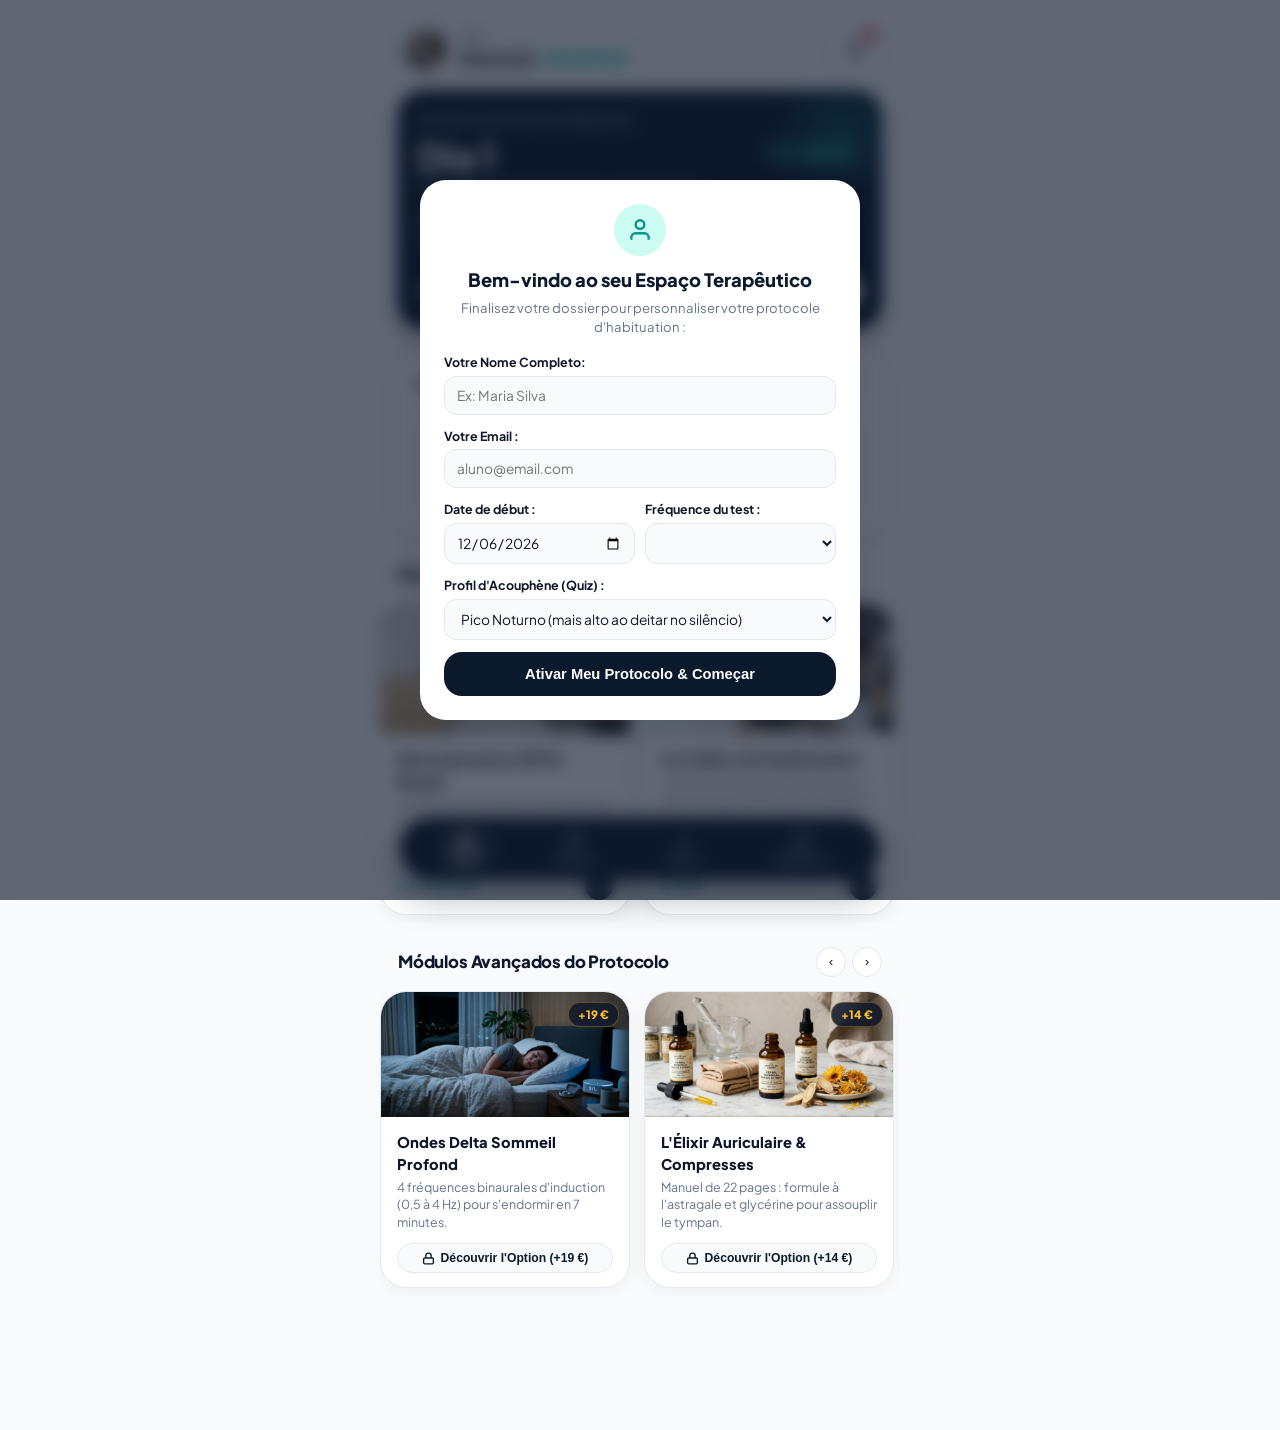
==== commit fcb1dbab: "feat: localize app to Brazilian Portuguese, integrate Greenn multi-product unlocks, and fix checkout" ====
--- a/app.html
+++ b/app.html
@@ -1,10 +1,10 @@
 <!DOCTYPE html>
-<html lang="fr">
+<html lang="pt-BR">
 <head>
   <meta charset="UTF-8">
   <meta name="viewport" content="width=device-width, initial-scale=1.0, maximum-scale=1.0, user-scalable=no">
-  <title>Protocole Neuro-Silence — Espace Thérapeutique Médical</title>
-  <meta name="description" content="Plateforme clinique du Protocole Neuro-Silence : thérapie par encoche spectrale, routine somatosensorielle, micronutrition myélinique et suivi analytique d'habituation.">
+  <title>Protocolo do Silêncio — Espaço Terapêutico Oficial</title>
+  <meta name="description" content="Plataforma terapêutica oficial do Protocolo do Silêncio: terapia sonora personalizada Notched Sound, rotinas somatossensoriais de alívio, micronutrição da colher matinal e diário de habituação neural com Seu Vicente.">
   <meta name="robots" content="noindex, nofollow">
   <link rel="preconnect" href="https://fonts.googleapis.com">
   <link rel="preconnect" href="https://fonts.gstatic.com" crossorigin>
@@ -284,7 +284,7 @@
       font-size: 0.95rem;
     }
 
-    /* Card Bilan Thérapeutique */
+    /* Card Diagnóstico Clínico */
     .health-overview-card {
       background: #FFFFFF;
       border: 1px solid var(--card-border);
@@ -819,7 +819,7 @@
       color: #B45309;
     }
 
-    /* Statut Quotidien de Séance & Validation Immédiate */
+    /* Statut Quotidien de Terapia & Validation Immédiate */
     .session-status-card {
       background: #FFFFFF;
       border: 1px solid var(--card-border);
@@ -896,7 +896,7 @@
       margin-bottom: 20px;
     }
 
-    /* Tableau de Bord Dédié à la Pratique des Séances */
+    /* Tableau de Bord Dédié à la Pratique des Terapias */
     .practice-analytics-card {
       background: #FFFFFF;
       border: 1px solid var(--card-border);
@@ -1347,10 +1347,10 @@
       <div style="width: 52px; height: 52px; border-radius: 50%; background: var(--teal-subtle); color: var(--teal-primary); display: inline-flex; align-items: center; justify-content: center;">
         <svg viewBox="0 0 24 24" width="26" height="26" fill="none" stroke="currentColor" stroke-width="2.5"><rect x="3" y="11" width="18" height="11" rx="2" ry="2"/><path d="M7 11V7a5 5 0 0 1 10 0v4"/></svg>
       </div>
-      <h2 style="font-size: 1.3rem; font-weight: 800; margin: 14px 0 6px;">Protocole Neuro-Silence</h2>
+      <h2 style="font-size: 1.3rem; font-weight: 800; margin: 14px 0 6px;">Protocolo do Silêncio</h2>
       <p style="font-size: 0.86rem; color: var(--text-muted); margin-bottom: 20px;">Entrez votre clé d'accès fournie dans votre confirmation CartPanda pour accéder à votre espace clinique.</p>
       <input type="text" id="token-input" style="width: 100%; background: #F8FAFC; border: 1px solid var(--card-border); padding: 12px; border-radius: var(--radius-sm); font-size: 0.92rem; font-weight: 700; text-align: center; margin-bottom: 12px; outline: none;" placeholder="Ex : SILENCE2026">
-      <button class="btn-submit-main" id="btn-unlock-gate">Activer mon Accès</button>
+      <button class="btn-submit-main" id="btn-unlock-gate">Ativar Meu Acesso</button>
       <p id="gate-error" style="color: #DC2626; font-size: 0.78rem; margin-top: 10px; display: none;">Clé d'activation invalide. Veuillez vérifier vos emails.</p>
     </div>
   </div>
@@ -1360,16 +1360,16 @@
     <!-- En-tête Médical Épuré (Avatar + Bonjour [Nom Réel] + Cloche Fonctionnelle) -->
     <header class="top-header-clean">
       <div class="user-profile-meta" onclick="openPatientProfileModal()" title="Consulter votre Fiche Patient">
-        <img src="assets/elodie_morning_relief.jpg" alt="Patient" class="user-avatar-circle" id="user-avatar-img">
+        <img src="assets/elodie_morning_relief.jpg" alt="Aluno" class="user-avatar-circle" id="user-avatar-img">
         <div class="user-greeting-texts">
-          <span class="user-salutation">Bonjour,</span>
+          <span class="user-salutation">Olá,</span>
           <div class="user-full-name">
-            <span id="user-name-display">Sara Wilson</span>
-            <span class="user-badge-verified">Patient</span>
+            <span id="user-name-display">Aluno(a)</span>
+            <span class="user-badge-verified">Aluno(a) Oficial</span>
           </div>
         </div>
       </div>
-      <div class="bell-icon-btn" onclick="openNotificationsModal()" title="Centre d'alertes thérapeutiques">
+      <div class="bell-icon-btn" onclick="openNotificationsModal()" title="Central de Lembretes">
         <svg viewBox="0 0 24 24" width="20" height="20" fill="none" stroke="currentColor" stroke-width="2"><path d="M18 8A6 6 0 0 0 6 8c0 7-3 9-3 9h18s-3-2-3-9"/><path d="M13.73 21a2 2 0 0 1-3.46 0"/></svg>
         <span class="bell-badge-count" id="bell-badge-count">2</span>
       </div>
@@ -1382,11 +1382,11 @@
 
       <!-- Card Sombre Héro (Protocole Actif) -->
       <div class="dark-hero-card" onclick="switchTab('nav-seance')">
-        <div class="dark-card-label">Votre Séance Quotidienne</div>
+        <div class="dark-card-label">Sessão Sonora Recomendada</div>
         <div class="dark-card-header-flex">
           <div>
-            <div class="dark-card-day-num" id="hero-day-counter">Jour 1</div>
-            <div style="font-size: 0.85rem; color: #94A3B8; font-weight: 600; margin-top: 2px;" id="hero-protocol-duration">Sur 14 jours d'habituation active</div>
+            <div class="dark-card-day-num" id="hero-day-counter">Dia 1</div>
+            <div style="font-size: 0.85rem; color: #94A3B8; font-weight: 600; margin-top: 2px;" id="hero-protocol-duration">Ciclo de 14 Noites de Habituação Neural</div>
           </div>
           <div class="dark-card-badge-diag">
             <svg viewBox="0 0 24 24" width="14" height="14" fill="none" stroke="currentColor" stroke-width="2.5"><path d="M2 12h3l3-9 4 18 3-9h7"/></svg>
@@ -1400,10 +1400,10 @@
         </div>
       </div>
 
-      <!-- Card Bilan Thérapeutique (Health Overview avec Icônes Minimalistes et Filtre Complet) -->
+      <!-- Card Diagnóstico Clínico (Health Overview avec Icônes Minimalistes et Filtre Complet) -->
       <div class="health-overview-card">
         <div class="overview-header-row">
-          <h3 class="overview-title">Bilan Thérapeutique</h3>
+          <h3 class="overview-title">Diagnóstico Clínico</h3>
           <select class="overview-select-filter" id="overview-filter-select" onchange="updateOverviewPeriod(this.value)">
             <option value="semaine" selected>Cette Semaine</option>
             <option value="mois">Ce Mois</option>
@@ -1422,7 +1422,7 @@
               </div>
             </div>
           </div>
-          <!-- Col 2 : Observance Séances -->
+          <!-- Col 2 : Observance Terapias -->
           <div class="overview-col">
             <span class="col-label">Observance</span>
             <div class="col-value" id="overview-streak-val">6 / 7</div>
@@ -1447,9 +1447,9 @@
         </div>
       </div>
 
-      <!-- Carrousel 1 : Protocoles Pratiques Quotidiens (UNIQUEMENT routines exclusives sans redondance avec le menu) -->
+      <!-- Carrousel 1 : Rituais Práticos Diários (UNIQUEMENT routines exclusives sans redondance avec le menu) -->
       <div class="section-headline-row">
-        <h3 class="section-headline">Protocoles Pratiques Quotidiens</h3>
+        <h3 class="section-headline">Rituais Práticos Diários</h3>
         <div class="carousel-nav-arrows">
           <button class="arrow-nav-btn" onclick="scrollCarousel('carousel-track-practices', -1)">‹</button>
           <button class="arrow-nav-btn" onclick="scrollCarousel('carousel-track-practices', 1)">›</button>
@@ -1475,10 +1475,10 @@
           </div>
         </div>
 
-        <!-- Carte 2 : La Cuillère Matinale -->
+        <!-- Carte 2 : A Colher Matinal de Remielinização -->
         <div class="treatment-card-clean" onclick="openDetailScreen('screen-detail-cuillere')">
           <div class="treatment-card-media">
-            <img src="assets/cuillere_myeline.jpg" alt="La Cuillère Matinale">
+            <img src="assets/cuillere_myeline.jpg" alt="A Colher Matinal de Remielinização">
             <span class="tag-duration-bubble">Matin</span>
           </div>
           <div class="treatment-card-content">
@@ -1493,7 +1493,7 @@
           </div>
         </div>
 
-        <!-- Carte 3 : Guide Alimentaire Anti-Bruit -->
+        <!-- Carte 3 : Alimentos Gatilho do Zumbido Anti-Bruit -->
         <div class="treatment-card-clean" onclick="openDetailScreen('screen-detail-alimentation')">
           <div class="treatment-card-media">
             <img src="assets/estudo_fmri_cerebro.jpg" alt="Guide Nutritionnel">
@@ -1514,7 +1514,7 @@
 
       <!-- Carrousel 2 : Options Thérapeutiques Avancées (Order Bumps & Upsell avec Images Réelles) -->
       <div class="section-headline-row">
-        <h3 class="section-headline">Options Avancées du Protocole</h3>
+        <h3 class="section-headline">Módulos Avançados do Protocolo</h3>
         <div class="carousel-nav-arrows">
           <button class="arrow-nav-btn" onclick="scrollCarousel('carousel-track-upsells', -1)">‹</button>
           <button class="arrow-nav-btn" onclick="scrollCarousel('carousel-track-upsells', 1)">›</button>
@@ -1541,7 +1541,7 @@
         <!-- Order Bump 2 : L'Élixir Auriculaire -->
         <div class="locked-card-box" onclick="openAdvancedProductModal('elixir')">
           <div class="locked-card-media">
-            <img src="assets/elixir_auriculaire.jpg" alt="L'Élixir Auriculaire Botanique">
+            <img src="assets/elixir_auriculaire.jpg" alt="L'Elixir Auricular: Infusões Terapêuticas">
             <span class="locked-price-badge">+14 €</span>
           </div>
           <div class="locked-card-content">
@@ -1554,10 +1554,10 @@
           </div>
         </div>
 
-        <!-- Upsell 1 : Photobiomodulation 650nm -->
+        <!-- Upsell 1 : Fotobiomodulação Auricular 650nm -->
         <div class="locked-card-box" onclick="openAdvancedProductModal('photobio')">
           <div class="locked-card-media">
-            <img src="assets/photobiomodulation_650nm.jpg" alt="Photobiomodulation 650nm">
+            <img src="assets/photobiomodulation_650nm.jpg" alt="Fotobiomodulação Auricular 650nm">
             <span class="locked-price-badge">+37 €</span>
           </div>
           <div class="locked-card-content">
@@ -1578,7 +1578,7 @@
          ========================================================= -->
     <section class="screen-view" id="view-seance">
       
-      <!-- Guide Préparatoire de la Séance en 3 Étapes de Lecture Simple -->
+      <!-- Guide Préparatoire de la Terapia en 3 Étapes de Lecture Simple -->
       <div class="session-prep-guide">
         <h4 style="font-size: 0.95rem; font-weight: 800; color: var(--text-main); margin-bottom: 12px;">Guide Préparatoire Thérapeutique</h4>
         <div class="session-prep-step">
@@ -1596,9 +1596,9 @@
       </div>
 
       <div class="player-clean-card">
-        <span class="player-badge-pill">Séance Quotidienne de 15 Minutes</span>
-        <h3 class="player-clean-title">Accordage Neuro-Acoustique Échancré</h3>
-        <div class="player-clean-freq" id="player-freq-display">Fréquence Calibrée : 4 000 Hz (Encoche Spectrale)</div>
+        <span class="player-badge-pill">Terapia Quotidienne de 15 Minutes</span>
+        <h3 class="player-clean-title">Terapia Sonora com Entalhe Espectral (Notch)</h3>
+        <div class="player-clean-freq" id="player-freq-display">Frequência Calibrada : 4 000 Hz (Entalhe Espectral Notch)</div>
 
         <div class="wave-bars-box" id="sound-wave-box">
           <span class="wave-bar-unit"></span>
@@ -1625,7 +1625,7 @@
           <select class="freq-select-styled" id="freq-select-dropdown" title="Changer la fréquence de l'encoche">
             <option value="3000">3 000 Hz (Bourdonnement médium)</option>
             <option value="4000" selected>4 000 Hz (Tonalité standard)</option>
-            <option value="5800">5 800 Hz (Sifflement aigu strident)</option>
+            <option value="5800">5 800 Hz (Apito agudo strident)</option>
             <option value="7500">7 500 Hz (Grésillement métallique)</option>
             <option value="9000">9 000 Hz (Très aigu pénétrant)</option>
             <option value="11000">11 000 Hz (Sifflement fin ultrason)</option>
@@ -1637,7 +1637,7 @@
         </div>
       </div>
 
-      <!-- Statut Quotidien de Séance & Validation Manuelle/Automatique -->
+      <!-- Statut Quotidien de Terapia & Validation Manuelle/Automatique -->
       <div class="session-status-card">
         <div class="session-status-row">
           <span style="color: var(--text-muted); font-weight: 600;">Statut pour aujourd'hui :</span>
@@ -1645,7 +1645,7 @@
         </div>
         <button class="btn-validate-session-action" id="btn-manual-session-validate" onclick="manuallyValidateSession()">
           <svg viewBox="0 0 24 24" width="16" height="16" fill="none" stroke="currentColor" stroke-width="2.5"><polyline points="20 6 9 17 4 12"/></svg>
-          Valider ma Séance de 15 min Réalisée Aujourd'hui
+          Valider ma Terapia de 15 min Réalisée Aujourd'hui
         </button>
       </div>
     </section>
@@ -1677,7 +1677,7 @@
       <!-- Graphique d'Évolution Dynamique SVG -->
       <div class="chart-container-card">
         <div style="display: flex; justify-content: space-between; align-items: center; margin-bottom: 14px;">
-          <h3 style="font-size: 0.98rem; font-weight: 800;">Courbe d'Atténuation Clinique</h3>
+          <h3 style="font-size: 0.98rem; font-weight: 800;">Courbe d'Atenuação Clinique</h3>
           <span style="font-size: 0.72rem; background: var(--teal-subtle); color: var(--teal-primary); padding: 3px 8px; border-radius: 10px; font-weight: 700;">Historique Réel</span>
         </div>
         <div style="width: 100%; height: 140px;" id="svg-chart-wrapper">
@@ -1702,10 +1702,10 @@
         </div>
       </div>
 
-      <!-- Tableau de Bord Dédié à la Pratique des Séances Acoustiques -->
+      <!-- Tableau de Bord Dédié à la Pratique des Terapias Acoustiques -->
       <div class="practice-analytics-card">
         <div style="display: flex; justify-content: space-between; align-items: center;">
-          <h4 style="font-size: 0.98rem; font-weight: 800; color: var(--text-main);">Observance des Séances Acoustiques</h4>
+          <h4 style="font-size: 0.98rem; font-weight: 800; color: var(--text-main);">Observance des Terapias Acoustiques</h4>
           <span style="font-size: 0.72rem; color: var(--teal-primary); font-weight: 700;" id="practice-streak-badge">Série : 6 jours consécutifs</span>
         </div>
         <p style="font-size: 0.8rem; color: var(--text-muted); margin: 4px 0 12px;">Grille d'assiduité du programme d'habituation sur 14 jours :</p>
@@ -1716,7 +1716,7 @@
         </div>
 
         <div style="border-top: 1px solid var(--card-border-subtle); padding-top: 12px; margin-top: 12px;">
-          <div style="font-size: 0.8rem; font-weight: 800; color: var(--text-main); margin-bottom: 8px;">Historique Récent des Séances :</div>
+          <div style="font-size: 0.8rem; font-weight: 800; color: var(--text-main); margin-bottom: 8px;">Historique Récent des Terapias :</div>
           <div id="practice-history-log-box" style="font-size: 0.82rem; color: var(--text-muted);">
             <!-- Rempli en JS -->
           </div>
@@ -1736,15 +1736,15 @@
 
         <div style="font-size: 0.8rem; font-weight: 700; color: var(--text-main); margin-bottom: 6px;">Symptômes perçus ce soir :</div>
         <div class="symptom-tags-cloud">
-          <button type="button" class="symptom-tag-btn selected" onclick="toggleSymptomTag(this)">Sifflement aigu</button>
-          <button type="button" class="symptom-tag-btn" onclick="toggleSymptomTag(this)">Pression oreille</button>
-          <button type="button" class="symptom-tag-btn" onclick="toggleSymptomTag(this)">Tension mâchoire</button>
-          <button type="button" class="symptom-tag-btn" onclick="toggleSymptomTag(this)">Calme relatif</button>
-          <button type="button" class="symptom-tag-btn selected" onclick="toggleSymptomTag(this)">Sommeil réparateur</button>
+          <button type="button" class="symptom-tag-btn selected" onclick="toggleSymptomTag(this)">Apito agudo</button>
+          <button type="button" class="symptom-tag-btn" onclick="toggleSymptomTag(this)">Pressão no ouvido</button>
+          <button type="button" class="symptom-tag-btn" onclick="toggleSymptomTag(this)">Tensão na mandíbula</button>
+          <button type="button" class="symptom-tag-btn" onclick="toggleSymptomTag(this)">Alívio perceptível</button>
+          <button type="button" class="symptom-tag-btn selected" onclick="toggleSymptomTag(this)">Sono reparador</button>
         </div>
 
         <div style="font-size: 0.8rem; font-weight: 700; color: var(--text-main); margin-bottom: 6px;">Notes cliniques personnelles :</div>
-        <textarea class="patient-notes-input" id="patient-daily-notes" placeholder="Ex : Séance de 15 min bien tolérée, apaisement net avant de m'endormir..."></textarea>
+        <textarea class="patient-notes-input" id="patient-daily-notes" placeholder="Ex : Terapia de 15 min bien tolérée, apaisement net avant de m'endormir..."></textarea>
 
         <button class="btn-submit-main" id="btn-save-daily-record">Enregistrer ma Mesure du Soir</button>
         <div id="suivi-save-alert" style="display: none; color: var(--emerald-accent); font-size: 0.84rem; font-weight: 700; text-align: center; margin-top: 10px;">
@@ -1752,7 +1752,7 @@
         </div>
 
         <div style="margin-top: 18px; border-top: 1px solid var(--card-border-subtle); padding-top: 12px;">
-          <div style="font-size: 0.78rem; font-weight: 800; color: var(--text-main); margin-bottom: 6px;">Historique des Mesures :</div>
+          <div style="font-size: 0.78rem; font-weight: 800; color: var(--text-main); margin-bottom: 6px;">Histórico das Avaliações :</div>
           <div id="suivi-history-items-box"></div>
         </div>
       </div>
@@ -1763,7 +1763,7 @@
          ========================================================= -->
     <section class="screen-view" id="view-guides">
       <div style="margin-bottom: 16px;">
-        <h3 class="section-headline">Bibliothèque Médicale Intégrale</h3>
+        <h3 class="section-headline">Biblioteca de Manuais Oficiais</h3>
         <p style="font-size: 0.82rem; color: var(--text-muted);">Consultez en ligne les 3 ouvrages cliniques complets (20 à 30 pages) avec visualiseur PDF officiel, bibliographie internationale et guide d'application pratique.</p>
       </div>
 
@@ -1785,7 +1785,7 @@
           </button>
           <a href="assets/guides/guide_1_rehabilitation_neuro_acoustique.pdf" target="_blank" download class="btn-pdf-print">
             <svg viewBox="0 0 24 24" width="14" height="14" fill="none" stroke="currentColor" stroke-width="2"><path d="M21 15v4a2 2 0 0 1-2 2H5a2 2 0 0 1-2-2v-4"/><polyline points="7 10 12 15 17 10"/><line x1="12" y1="15" x2="12" y2="3"/></svg>
-            Télécharger le PDF
+            Baixar em PDF
           </a>
         </div>
       </div>
@@ -1808,7 +1808,7 @@
           </button>
           <a href="assets/guides/guide_2_reeducation_maxillo_faciale.pdf" target="_blank" download class="btn-pdf-print">
             <svg viewBox="0 0 24 24" width="14" height="14" fill="none" stroke="currentColor" stroke-width="2"><path d="M21 15v4a2 2 0 0 1-2 2H5a2 2 0 0 1-2-2v-4"/><polyline points="7 10 12 15 17 10"/><line x1="12" y1="15" x2="12" y2="3"/></svg>
-            Télécharger le PDF
+            Baixar em PDF
           </a>
         </div>
       </div>
@@ -1831,7 +1831,7 @@
           </button>
           <a href="assets/guides/guide_3_micronutrition_myeline.pdf" target="_blank" download class="btn-pdf-print">
             <svg viewBox="0 0 24 24" width="14" height="14" fill="none" stroke="currentColor" stroke-width="2"><path d="M21 15v4a2 2 0 0 1-2 2H5a2 2 0 0 1-2-2v-4"/><polyline points="7 10 12 15 17 10"/><line x1="12" y1="15" x2="12" y2="3"/></svg>
-            Télécharger le PDF
+            Baixar em PDF
           </a>
         </div>
       </div>
@@ -1874,7 +1874,7 @@
     <section class="screen-view" id="screen-detail-cuillere">
       <div class="detail-nav-top">
         <button class="btn-back-circle" onclick="switchTab('nav-accueil')">←</button>
-        <span style="font-weight: 800; font-size: 0.95rem;">La Cuillère Matinale</span>
+        <span style="font-weight: 800; font-size: 0.95rem;">A Colher Matinal de Remielinização</span>
         <div style="width: 40px;"></div>
       </div>
 
@@ -1948,19 +1948,19 @@
   <nav class="bottom-floating-pill">
     <button class="nav-btn-pill active" id="btn-nav-accueil" onclick="switchTab('nav-accueil')">
       <svg viewBox="0 0 24 24" fill="none" stroke-width="2.2"><path d="M3 9l9-7 9 7v11a2 2 0 0 1-2 2H5a2 2 0 0 1-2-2z"/><polyline points="9 22 9 12 15 12 15 22"/></svg>
-      <span>Accueil</span>
+      <span>Início</span>
     </button>
     <button class="nav-btn-pill" id="btn-nav-seance" onclick="switchTab('nav-seance')">
       <svg viewBox="0 0 24 24" fill="none" stroke-width="2.2"><circle cx="12" cy="12" r="10"/><polygon points="10 8 16 12 10 16 10 8"/></svg>
-      <span>Séance</span>
+      <span>Terapia</span>
     </button>
     <button class="nav-btn-pill" id="btn-nav-suivi" onclick="switchTab('nav-suivi')">
       <svg viewBox="0 0 24 24" fill="none" stroke-width="2.2"><line x1="18" y1="20" x2="18" y2="10"/><line x1="12" y1="20" x2="12" y2="4"/><line x1="6" y1="20" x2="6" y2="14"/></svg>
-      <span>Suivi</span>
+      <span>Diário</span>
     </button>
     <button class="nav-btn-pill" id="btn-nav-guides" onclick="switchTab('nav-guides')">
       <svg viewBox="0 0 24 24" fill="none" stroke-width="2.2"><path d="M4 19.5A2.5 2.5 0 0 1 6.5 17H20"/><path d="M6.5 2H20v20H6.5A2.5 2.5 0 0 1 4 19.5v-15A2.5 2.5 0 0 1 6.5 2z"/></svg>
-      <span>Guides</span>
+      <span>Biblioteca</span>
     </button>
   </nav>
 
@@ -1971,15 +1971,15 @@
         <div style="width: 52px; height: 52px; border-radius: 50%; background: var(--teal-subtle); color: var(--teal-primary); display: inline-flex; align-items: center; justify-content: center; margin-bottom: 10px;">
           <svg viewBox="0 0 24 24" width="26" height="26" fill="none" stroke="currentColor" stroke-width="2.2"><path d="M20 21v-2a4 4 0 0 0-4-4H8a4 4 0 0 0-4 4v2"/><circle cx="12" cy="7" r="4"/></svg>
         </div>
-        <h3 style="font-size: 1.15rem; font-weight: 800; color: var(--navy-dark);">Bienvenue sur votre Espace Médical</h3>
+        <h3 style="font-size: 1.15rem; font-weight: 800; color: var(--navy-dark);">Bem-vindo ao seu Espaço Terapêutico</h3>
         <p style="font-size: 0.82rem; color: var(--text-muted); margin-top: 4px;">Finalisez votre dossier pour personnaliser votre protocole d'habituation :</p>
       </div>
 
-      <label style="font-size: 0.78rem; font-weight: 700; color: var(--text-main); display: block; margin-bottom: 4px;">Votre Prénom et Nom :</label>
-      <input type="text" id="onboarding-input-name" class="input-clean-field" placeholder="Ex : Sara Wilson">
+      <label style="font-size: 0.78rem; font-weight: 700; color: var(--text-main); display: block; margin-bottom: 4px;">Votre Nome Completo:</label>
+      <input type="text" id="onboarding-input-name" class="input-clean-field" placeholder="Ex: Maria Silva">
 
       <label style="font-size: 0.78rem; font-weight: 700; color: var(--text-main); display: block; margin-bottom: 4px;">Votre Email :</label>
-      <input type="email" id="onboarding-input-email" class="input-clean-field" placeholder="sara.wilson@exemple.com">
+      <input type="email" id="onboarding-input-email" class="input-clean-field" placeholder="aluno@email.com">
 
       <div style="display: grid; grid-template-columns: 1fr 1fr; gap: 10px;">
         <div>
@@ -2001,13 +2001,13 @@
 
       <label style="font-size: 0.78rem; font-weight: 700; color: var(--text-main); display: block; margin-bottom: 4px;">Profil d'Acouphène (Quiz) :</label>
       <select id="onboarding-input-profile" class="input-clean-field">
-        <option value="nocturne" selected>Compensation Nocturne (pic avant d'éteindre)</option>
-        <option value="continue">Compensation Continue (sans heure fixe)</option>
-        <option value="matinale">Activation Matinale (dès le réveil)</option>
-        <option value="persistante">Compensation Persistante (omniprésent)</option>
+        <option value="nocturne" selected>Pico Noturno (mais alto ao deitar no silêncio)</option>
+        <option value="continue">Contínuo (o dia todo sem oscilar)</option>
+        <option value="matinale">Pico Matinal (ao acordar com a mandíbula travada)</option>
+        <option value="persistante">Persistente (apito elétrico permanente)</option>
       </select>
 
-      <button class="btn-submit-main" onclick="submitOnboardingProfile()">Valider mon Dossier & Commencer le Protocole</button>
+      <button class="btn-submit-main" onclick="submitOnboardingProfile()">Ativar Meu Protocolo & Começar</button>
     </div>
   </div>
 
@@ -2021,10 +2021,10 @@
       <p style="font-size: 0.8rem; color: var(--text-muted); margin-bottom: 16px;">Données sécurisées du protocole personnalisées à partir de votre commande CartPanda et de votre test clinique.</p>
 
       <label style="font-size: 0.78rem; font-weight: 700; color: var(--text-main); display: block; margin-bottom: 4px;">Nom et Prénom :</label>
-      <input type="text" id="patient-input-name" class="input-clean-field" placeholder="Ex : Sara Wilson">
+      <input type="text" id="patient-input-name" class="input-clean-field" placeholder="Ex: Maria Silva">
 
       <label style="font-size: 0.78rem; font-weight: 700; color: var(--text-main); display: block; margin-bottom: 4px;">Email associé au compte :</label>
-      <input type="email" id="patient-input-email" class="input-clean-field" placeholder="patient@exemple.com">
+      <input type="email" id="patient-input-email" class="input-clean-field" placeholder="aluno@email.com">
 
       <div style="display: grid; grid-template-columns: 1fr 1fr; gap: 10px;">
         <div>
@@ -2046,23 +2046,23 @@
 
       <label style="font-size: 0.78rem; font-weight: 700; color: var(--text-main); display: block; margin-bottom: 4px;">Profil d'acouphène (Diagnostic Quiz) :</label>
       <select id="patient-input-profile" class="input-clean-field">
-        <option value="nocturne">Compensation Nocturne (pic avant d'éteindre)</option>
-        <option value="continue">Compensation Continue (sans heure fixe)</option>
-        <option value="matinale">Activation Matinale (dès le réveil)</option>
-        <option value="persistante">Compensation Persistante (omniprésent)</option>
+        <option value="nocturne">Pico Noturno (mais alto ao deitar no silêncio)</option>
+        <option value="continue">Contínuo (o dia todo sem oscilar)</option>
+        <option value="matinale">Pico Matinal (ao acordar com a mandíbula travada)</option>
+        <option value="persistante">Persistente (apito elétrico permanente)</option>
       </select>
 
       <div style="background: #F8FAFC; border: 1px solid var(--card-border); border-radius: var(--radius-sm); padding: 10px 12px; margin-bottom: 16px; font-size: 0.8rem;">
-        <span style="color: var(--text-muted);">Jour d'avancement calculé :</span>
-        <strong id="patient-calculated-day" style="color: var(--navy-dark); display: block; margin-top: 2px;">Jour 1 sur 14 jours</strong>
+        <span style="color: var(--text-muted);">Dia atual do ciclo:</span>
+        <strong id="patient-calculated-day" style="color: var(--navy-dark); display: block; margin-top: 2px;">Dia 1 de 14 jours</strong>
       </div>
 
       <div style="display: flex; gap: 8px;">
-        <button class="btn-submit-main" onclick="savePatientProfile()" style="padding: 12px;">Enregistrer les Modifications</button>
+        <button class="btn-submit-main" onclick="savePatientProfile()" style="padding: 12px;">Salvar Alterações</button>
       </div>
 
       <div style="display: flex; justify-content: space-between; margin-top: 14px; border-top: 1px solid var(--card-border-subtle); padding-top: 12px;">
-        <button onclick="exportHealthDataJSON()" style="background: none; border: none; font-size: 0.76rem; color: var(--teal-primary); font-weight: 700; cursor: pointer;">Exporter mes Données (.json)</button>
+        <button onclick="exportHealthDataJSON()" style="background: none; border: none; font-size: 0.76rem; color: var(--teal-primary); font-weight: 700; cursor: pointer;">Exportar Meus Resultados (.json)</button>
         <button onclick="simulateNextDay()" style="background: none; border: none; font-size: 0.76rem; color: var(--blue-accent); font-weight: 700; cursor: pointer;">Simuler Jour Suivant (Test)</button>
         <button onclick="resetTestData()" style="background: none; border: none; font-size: 0.76rem; color: #EF4444; font-weight: 700; cursor: pointer;">Réinitialiser</button>
       </div>
@@ -2073,19 +2073,19 @@
   <div class="modal-backdrop-clean" id="modal-notif-dialog">
     <div class="modal-card-box">
       <div style="display: flex; justify-content: space-between; align-items: center; margin-bottom: 14px; border-bottom: 1px solid var(--card-border); padding-bottom: 10px;">
-        <h3 style="font-size: 1.05rem; font-weight: 800; color: var(--navy-dark);">Notifications Médicales</h3>
+        <h3 style="font-size: 1.05rem; font-weight: 800; color: var(--navy-dark);">Central de Lembretes do Seu Vicente</h3>
         <button onclick="closeNotificationsModal()" style="background: none; border: none; font-size: 1.3rem; cursor: pointer; color: var(--text-muted);">&times;</button>
       </div>
 
       <button id="btn-request-web-push" onclick="requestBrowserPushNotifications()" style="width: 100%; background: #F8FAFC; border: 1px solid var(--card-border); border-radius: var(--radius-sm); padding: 10px; font-size: 0.8rem; font-weight: 700; color: var(--navy-dark); cursor: pointer; margin-bottom: 14px; display: flex; align-items: center; justify-content: center; gap: 8px;">
         <svg viewBox="0 0 24 24" width="16" height="16" fill="none" stroke="currentColor" stroke-width="2"><path d="M18 8A6 6 0 0 0 6 8c0 7-3 9-3 9h18s-3-2-3-9"/><path d="M13.73 21a2 2 0 0 1-3.46 0"/></svg>
-        <span id="push-btn-label">Activer les Alertes Sonores sur cet Appareil</span>
+        <span id="push-btn-label">Ativar Lembretes no Celular</span>
       </button>
 
       <div style="display: flex; flex-direction: column; gap: 10px;">
         <div style="padding: 12px; background: #F8FAFC; border-radius: 12px; border-left: 3px solid var(--teal-primary); cursor: pointer;" onclick="closeNotificationsModal(); switchTab('nav-seance');">
           <div style="display: flex; justify-content: space-between; align-items: center; margin-bottom: 4px;">
-            <strong style="color: var(--text-main); font-size: 0.85rem;">Rappel Séance de 15 min</strong>
+            <strong style="color: var(--text-main); font-size: 0.85rem;">Lembrete da Sessão Noturna (15 min)</strong>
             <span style="font-size: 0.7rem; color: var(--text-light);">20h30</span>
           </div>
           <p style="font-size: 0.8rem; color: var(--text-muted);">Votre session acoustique par encoche spectrale est prête pour ce soir.</p>
@@ -2093,7 +2093,7 @@
 
         <div style="padding: 12px; background: #F8FAFC; border-radius: 12px; border-left: 3px solid var(--amber-accent); cursor: pointer;" onclick="closeNotificationsModal(); openDetailScreen('screen-detail-cuillere');">
           <div style="display: flex; justify-content: space-between; align-items: center; margin-bottom: 4px;">
-            <strong style="color: var(--text-main); font-size: 0.85rem;">Conseil Clinique du Jour</strong>
+            <strong style="color: var(--text-main); font-size: 0.85rem;">Dica Prática do Seu Vicente</strong>
             <span style="font-size: 0.7rem; color: var(--text-light);">Matin</span>
           </div>
           <p style="font-size: 0.8rem; color: var(--text-muted);">Prenez votre cuillère matinale 15 min avant le petit-déjeuner pour une assimilation lipidique maximale.</p>
@@ -2101,7 +2101,7 @@
 
         <div style="padding: 12px; background: #F8FAFC; border-radius: 12px; border-left: 3px solid var(--blue-accent); cursor: pointer;" onclick="closeNotificationsModal(); switchTab('nav-suivi');">
           <div style="display: flex; justify-content: space-between; align-items: center; margin-bottom: 4px;">
-            <strong style="color: var(--text-main); font-size: 0.85rem;">Bilan Journalier d'Intensité</strong>
+            <strong style="color: var(--text-main); font-size: 0.85rem;">Avaliação Diária de Alívio</strong>
             <span style="font-size: 0.7rem; color: var(--text-light);">Soir</span>
           </div>
           <p style="font-size: 0.8rem; color: var(--text-muted);">N'oubliez pas d'enregistrer votre échelle de gêne sonore pour alimenter votre courbe.</p>
@@ -2109,7 +2109,7 @@
       </div>
 
       <div style="margin-top: 16px; border-top: 1px solid var(--card-border-subtle); padding-top: 12px; display: flex; justify-content: flex-end;">
-        <button onclick="markAllNotificationsRead()" style="background: none; border: none; font-size: 0.78rem; font-weight: 700; color: var(--text-muted); cursor: pointer;">Tout marquer comme lu</button>
+        <button onclick="markAllNotificationsRead()" style="background: none; border: none; font-size: 0.78rem; font-weight: 700; color: var(--text-muted); cursor: pointer;">Marcar todos como lidos</button>
       </div>
     </div>
   </div>
@@ -2118,7 +2118,7 @@
   <div class="modal-backdrop-clean" id="modal-advanced-product">
     <div class="modal-card-box">
       <div style="display: flex; justify-content: space-between; align-items: center; margin-bottom: 14px;">
-        <span class="user-badge-verified" id="adv-modal-badge">Option Thérapeutique</span>
+        <span class="user-badge-verified" id="adv-modal-badge">Módulo Avançado</span>
         <button onclick="closeAdvancedProductModal()" style="background: none; border: none; font-size: 1.4rem; cursor: pointer; color: var(--text-muted);">&times;</button>
       </div>
 
@@ -2156,13 +2156,13 @@
       <!-- Cadre d'intégration du véritable document PDF -->
       <iframe id="book-pdf-iframe" class="pdf-viewer-embed-frame" src="" title="Visualiseur PDF"></iframe>
 
-      <!-- Section Explicite : Comment Mettre en Pratique Clinique -->
+      <!-- Section Explicite : Comment Mettre en Prática Clínica -->
       <div class="clinical-practice-guide-box" id="book-practice-content">
         <!-- Rempli dynamiquement en JS avec le plan d'action de chaque livre -->
       </div>
 
       <div style="margin-top: 20px; border-top: 1px solid var(--card-border); padding-top: 14px; display: flex; justify-content: space-between; align-items: center;">
-        <span style="font-size: 0.75rem; color: var(--text-muted);">Protocole Neuro-Silence — Département Médical</span>
+        <span style="font-size: 0.75rem; color: var(--text-muted);">Protocolo do Silêncio — Département Médical</span>
         <a id="book-download-pdf-btn" href="#" download class="btn-submit-main" style="padding: 10px 18px; width: auto; font-size: 0.82rem; text-decoration: none; display: inline-flex; align-items: center; gap: 6px;">
           Télécharger le Fichier PDF
         </a>
@@ -2173,8 +2173,13 @@
   <!-- Logique Web Audio API & JavaScript de l'Application -->
   <script>
     // -------------------------------------------------------------
-    // 1. GESTION DU PROFIL PATIENT & ONBOARDING CARTPANDA
     // -------------------------------------------------------------
+    // 1. GESTÃO DO PERFIL DO ALUNO & INTEGRAÇÃO GREENN MULTI-PRODUTOS
+    // -------------------------------------------------------------
+    const CHECKOUT_BUMP_DELTA_URL = 'https://pay.greenn.com.br/protocole-delta-sleep';
+    const CHECKOUT_BUMP_ELIXIR_URL = 'https://pay.greenn.com.br/elixir-auriculaire';
+    const CHECKOUT_UPSELL_FOTO_URL = 'https://pay.greenn.com.br/fotobiomodulacao-auricular';
+
     const gatekeeperScreen = document.getElementById('gatekeeper-screen');
     const tokenInput = document.getElementById('token-input');
     const btnUnlockGate = document.getElementById('btn-unlock-gate');
@@ -2211,102 +2216,182 @@
       return Math.max(1, diffDays);
     }
 
+    // Leitura inteligente de parâmetros da Greenn com persistência unificada
     function initPatientState() {
       const urlParams = new URLSearchParams(window.location.search);
-      const urlToken = urlParams.get('token') || urlParams.get('auth');
-      const urlName = urlParams.get('name') || urlParams.get('prenom');
+      
+      // Parâmetros universais (suporte a nomes em português e inglês da Greenn)
+      const urlName = urlParams.get('nome') || urlParams.get('name') || urlParams.get('first_name') || urlParams.get('prenom');
       const urlEmail = urlParams.get('email');
-      const urlFreq = urlParams.get('freq');
-      const urlDate = urlParams.get('date') || urlParams.get('start_date');
-      const urlProfile = urlParams.get('profile') || urlParams.get('severity');
+      const urlFreq = urlParams.get('freq') || urlParams.get('hz') || urlParams.get('frequencia');
+      const urlDate = urlParams.get('data') || urlParams.get('date') || urlParams.get('start_date');
+      const urlProfile = urlParams.get('perfil') || urlParams.get('profile') || urlParams.get('tipo');
+      const urlProducts = (urlParams.get('produtos') || urlParams.get('products') || urlParams.get('items') || '').toLowerCase();
+      const urlBump = urlParams.get('bump') === 'true' || urlProducts.includes('bump') || urlProducts.includes('delta');
+      const urlUpsell = urlParams.get('upsell') === 'true' || urlProducts.includes('upsell') || urlProducts.includes('foto');
 
       let profile = JSON.parse(localStorage.getItem('neuro_patient_profile') || 'null');
+      let appData = JSON.parse(localStorage.getItem('protocolo_silencio_v1') || 'null');
       const onboardingDone = localStorage.getItem('neuro_onboarding_completed') === 'true';
 
       if (!profile) {
         profile = {
-          name: urlName || 'Sara Wilson',
-          email: urlEmail || 'sara.wilson@exemple.com',
+          name: urlName || 'Aluno(a)',
+          email: urlEmail || '',
           startDate: urlDate || getTodayKey(),
-          freq: parseInt(urlFreq, 10) || 4000,
-          profileType: urlProfile || 'nocturne',
-          token: urlToken || 'SILENCE2026',
-          authorized: true
+          freq: parseInt(urlFreq, 10) || 4250,
+          profileType: urlProfile || 'noturno',
+          token: 'SEU_VICENTE_ATIVO',
+          authorized: true,
+          entitlements: {
+            front: true,
+            bumpDelta: urlBump || false,
+            bumpElixir: false,
+            upsellFoto: urlUpsell || false
+          }
         };
-        localStorage.setItem('neuro_patient_profile', JSON.stringify(profile));
-
-        // Afficher l'onboarding au premier accès si non encore validé par le patient
-        if (!onboardingDone) {
-          document.getElementById('onboarding-input-name').value = urlName || '';
-          document.getElementById('onboarding-input-email').value = urlEmail || '';
-          document.getElementById('onboarding-input-date').value = urlDate || getTodayKey();
-          document.getElementById('onboarding-input-freq').value = String(profile.freq);
-          document.getElementById('onboarding-input-profile').value = profile.profileType;
-          modalOnboardingWelcome.classList.add('open');
-        }
       } else {
         if (urlName) profile.name = urlName;
         if (urlEmail) profile.email = urlEmail;
         if (urlFreq) profile.freq = parseInt(urlFreq, 10);
         if (urlDate) profile.startDate = urlDate;
         if (urlProfile) profile.profileType = urlProfile;
-        if (urlToken) {
-          profile.token = urlToken;
-          profile.authorized = true;
+        if (!profile.entitlements) {
+          profile.entitlements = { front: true, bumpDelta: false, bumpElixir: false, upsellFoto: false };
         }
+        if (urlBump) profile.entitlements.bumpDelta = true;
+        if (urlUpsell) profile.entitlements.upsellFoto = true;
+      }
+
+      // Persistência segura em Storage
+      try {
         localStorage.setItem('neuro_patient_profile', JSON.stringify(profile));
-      }
-
-      localStorage.setItem('neuro_silence_auth', profile.authorized ? 'active' : 'inactive');
-
-      // Mise à jour de l'interface
-      userNameDisplay.textContent = profile.name;
+        localStorage.setItem('neuro_silence_auth', 'active');
+        
+        // Atualiza schema unificado
+        if (!appData) {
+          appData = {
+            versao_schema: "1.0",
+            data_criacao: new Date().toISOString(),
+            perfil: { nome: profile.name, email: profile.email },
+            acessos: profile.entitlements,
+            calibracao: { frequencia_hz: profile.freq, timer_padrao: 30 }
+          };
+        } else {
+          appData.perfil.nome = profile.name;
+          appData.acessos = profile.entitlements;
+          appData.calibracao.frequencia_hz = profile.freq;
+        }
+        localStorage.setItem('protocolo_silencio_v1', JSON.stringify(appData));
+
+        // Limpeza de URL para impedir compartilhamento de link parametrizado
+        if (window.location.search && window.history && window.history.replaceState) {
+          const cleanUrl = window.location.pathname;
+          window.history.replaceState({}, document.title, cleanUrl);
+        }
+      } catch (err) {
+        console.warn('Storage local protegido ou anônimo:', err);
+      }
+
+      // Onboarding para novos alunos
+      if (!onboardingDone && modalOnboardingWelcome) {
+        document.getElementById('onboarding-input-name').value = profile.name !== 'Aluno(a)' ? profile.name : '';
+        document.getElementById('onboarding-input-email').value = profile.email || '';
+        document.getElementById('onboarding-input-date').value = profile.startDate || getTodayKey();
+        document.getElementById('onboarding-input-freq').value = String(profile.freq || 4250);
+        modalOnboardingWelcome.classList.add('open');
+      }
+
+      // Atualiza interface do usuário
+      if (userNameDisplay) userNameDisplay.textContent = profile.name;
       const dayNum = calculateProtocolDay(profile.startDate);
-      heroDayCounter.textContent = `Jour ${dayNum}`;
+      if (heroDayCounter) heroDayCounter.textContent = `Dia ${dayNum}`;
+      
       const dParts = (profile.startDate || '').split('-');
       const formattedDate = dParts.length === 3 ? `${dParts[2]}/${dParts[1]}/${dParts[0]}` : (profile.startDate || '');
-      document.getElementById('hero-protocol-duration').textContent = `Sur 14 jours d'habituation active (Début : ${formattedDate})`;
-
-      const formattedHz = (profile.freq || 4000).toLocaleString('fr-FR') + ' Hz';
-      heroFreqBadge.textContent = formattedHz;
-      playerFreqDisplay.textContent = `Fréquence Calibrée : ${formattedHz} (Encoche Spectrale)`;
-      freqSelectDropdown.value = String(profile.freq || 4000);
-
-      // Contrôle de l'accès
-      if (profile.authorized || localStorage.getItem('neuro_silence_auth') === 'active') {
-        gatekeeperScreen.style.display = 'none';
-      } else {
-        gatekeeperScreen.style.display = 'flex';
-      }
-
-      // Nettoyer l'URL
-      if (urlToken || urlName || urlFreq) {
-        window.history.replaceState({}, document.title, window.location.pathname);
-      }
-    }
-
+      const durationEl = document.getElementById('hero-protocol-duration');
+      if (durationEl) durationEl.textContent = `Ciclo ativo de 14 Noites (Início: ${formattedDate})`;
+
+      const formattedHz = (profile.freq || 4250).toLocaleString('pt-BR') + ' Hz';
+      if (heroFreqBadge) heroFreqBadge.textContent = formattedHz;
+      if (playerFreqDisplay) playerFreqDisplay.textContent = `Frequência Calibrada: ${formattedHz} (Filtro Notch Ativo)`;
+      if (freqSelectDropdown) freqSelectDropdown.value = String(profile.freq || 4250);
+
+      // Aplica liberação visual dos módulos comprados vs bloqueados
+      applyEntitlementsUI(profile.entitlements);
+    }
+
+    // Atualiza os cards da interface com base no que o aluno comprou
+    function applyEntitlementsUI(entitlements) {
+      if (!entitlements) return;
+      
+      // Card Delta Sleep (Order Bump)
+      const deltaCard = document.querySelector('[onclick*="delta"]');
+      if (deltaCard) {
+        const badge = deltaCard.querySelector('.locked-badge-pill');
+        if (entitlements.bumpDelta) {
+          deltaCard.classList.remove('locked-card-box');
+          deltaCard.classList.add('unlocked-card-box');
+          if (badge) {
+            badge.style.background = '#ECFDF5';
+            badge.style.color = '#047857';
+            badge.innerHTML = '✓ Módulo Liberado';
+          }
+        }
+      }
+
+      // Card Upsell Fotoluminescência
+      const fotoCard = document.querySelector('[onclick*="photobio"]');
+      if (fotoCard) {
+        const badge = fotoCard.querySelector('.locked-badge-pill');
+        if (entitlements.upsellFoto) {
+          fotoCard.classList.remove('locked-card-box');
+          fotoCard.classList.add('unlocked-card-box');
+          if (badge) {
+            badge.style.background = '#ECFDF5';
+            badge.style.color = '#047857';
+            badge.innerHTML = '✓ Módulo Liberado';
+          }
+        }
+      }
+    }
+
+    // Submissão do Onboarding Inicial do Aluno
     function submitOnboardingProfile() {
-      const name = document.getElementById('onboarding-input-name').value.trim() || 'Patient Neuro-Silence';
-      const email = document.getElementById('onboarding-input-email').value.trim() || 'patient@exemple.com';
-      const date = document.getElementById('onboarding-input-date').value || getTodayKey();
-      const freq = parseInt(document.getElementById('onboarding-input-freq').value, 10);
-      const profileType = document.getElementById('onboarding-input-profile').value;
-
-      const profile = {
-        name: name,
-        email: email,
-        startDate: date,
-        freq: freq,
-        profileType: profileType,
-        token: 'SILENCE2026',
-        authorized: true
-      };
+      const nameInput = document.getElementById('onboarding-input-name');
+      const emailInput = document.getElementById('onboarding-input-email');
+      const dateInput = document.getElementById('onboarding-input-date');
+      const freqInput = document.getElementById('onboarding-input-freq');
+      const profileInput = document.getElementById('onboarding-input-profile');
+
+      const name = (nameInput && nameInput.value.trim()) || 'Aluno(a)';
+      const email = (emailInput && emailInput.value.trim()) || '';
+      const date = (dateInput && dateInput.value) || getTodayKey();
+      const freq = (freqInput && parseInt(freqInput.value, 10)) || 4250;
+      const profileType = (profileInput && profileInput.value) || 'noturno';
+
+      let profile = JSON.parse(localStorage.getItem('neuro_patient_profile') || '{}');
+      profile.name = name;
+      profile.email = email;
+      profile.startDate = date;
+      profile.freq = freq;
+      profile.profileType = profileType;
+      profile.authorized = true;
+      if (!profile.entitlements) {
+        profile.entitlements = { front: true, bumpDelta: false, bumpElixir: false, upsellFoto: false };
+      }
 
       localStorage.setItem('neuro_patient_profile', JSON.stringify(profile));
       localStorage.setItem('neuro_onboarding_completed', 'true');
-      modalOnboardingWelcome.classList.remove('open');
+      localStorage.setItem('neuro_silence_auth', 'active');
+
+      if (modalOnboardingWelcome) {
+        modalOnboardingWelcome.classList.remove('open');
+      }
       initPatientState();
     }
+
+    initPatientState();
 
     btnUnlockGate.addEventListener('click', () => {
       const v = tokenInput.value.trim();
@@ -2355,7 +2440,7 @@
       localStorage.setItem('neuro_patient_profile', JSON.stringify(profile));
       initPatientState();
       closePatientProfileModal();
-      alert("Votre dossier patient a été mis à jour avec succès !");
+      alert("Seus dados foram atualizados com sucesso!");
     }
 
     function simulateNextDay() {
@@ -2365,8 +2450,8 @@
         records[todayKey] = {
           date: todayKey,
           score: 6,
-          notes: "Séance d'habituation réalisée, bonne tolérance acoustique.",
-          symptoms: ["Sifflement aigu", "Calme relatif"],
+          notes: "Terapia d'habituation réalisée, bonne tolérance acoustique.",
+          symptoms: ["Apito agudo", "Alívio perceptível"],
           timestamp: Date.now()
         };
         localStorage.setItem('neuro_daily_records', JSON.stringify(records));
@@ -2409,7 +2494,7 @@
       localStorage.setItem('neuro_patient_profile', JSON.stringify(profile));
 
       initPatientState();
-      loadSuiviHistory();
+      loadDiárioHistory();
       refreshObservanceAnalytics();
       closePatientProfileModal();
       alert(`Simulation Jour Suivant réussie !\n\nVous êtes désormais au Jour ${calculateProtocolDay(profile.startDate)} sur 14.\n- La mesure précédente a été conservée dans votre historique et sur la courbe.\n- Le formulaire de ce soir est vierge et prêt pour une nouvelle saisie.`);
@@ -2432,7 +2517,7 @@
     }
 
     function resetTestData() {
-      if (confirm("Réinitialiser les données de test ? Vos données seront remises à zéro.")) {
+      if (confirm("Deseja reiniciar seus dados diários e recomeçar o ciclo de 14 dias do zero?")) {
         localStorage.clear();
         location.reload();
       }
@@ -2461,18 +2546,18 @@
 
     function requestBrowserPushNotifications() {
       if (!("Notification" in window)) {
-        alert("Les notifications ne sont pas supportées par votre navigateur.");
+        alert("As notificações não são suportadas neste navegador.");
         return;
       }
       Notification.requestPermission().then(permission => {
         if (permission === "granted") {
-          document.getElementById('push-btn-label').textContent = "Alertes Actives sur cet Appareil";
-          new Notification("Protocole Neuro-Silence", {
-            body: "Rappels programmés : votre séance quotidienne de 15 minutes vous sera notifiée.",
+          document.getElementById('push-btn-label').textContent = "Lembretes Ativos neste Celular";
+          new Notification("Protocolo do Silêncio", {
+            body: "Lembrete da sua sessão noturna de 15 minutos com Seu Vicente.",
             icon: "assets/cible_frequence.png"
           });
         } else {
-          alert("Vous pouvez réactiver les alertes dans les paramètres de votre navigateur.");
+          alert("Você pode ativar os lembretes nas configurações do seu navegador.");
         }
       });
     }
@@ -2623,7 +2708,7 @@
 
       const formatted = hz.toLocaleString('fr-FR') + ' Hz';
       heroFreqBadge.textContent = formatted;
-      playerFreqDisplay.textContent = `Fréquence Calibrée : ${formatted} (Encoche Spectrale)`;
+      playerFreqDisplay.textContent = `Frequência Calibrada : ${formatted} (Entalhe Espectral Notch)`;
 
       // Aperçu sonore immédiat
       playQuickFrequencyChime(hz);
@@ -2766,7 +2851,7 @@
 
     function manuallyValidateSession() {
       registerCompletedSession();
-      alert("Séance quotidienne de 15 minutes validée avec succès ! Votre historique d'observance a été mis à jour.");
+      alert("Terapia quotidienne de 15 minutes validée avec succès ! Votre historique d'observance a été mis à jour.");
     }
 
     btnToggleSound.addEventListener('click', () => {
@@ -2882,7 +2967,7 @@
       5: "Gêne modérée, perception stabilisée",
       6: "Présence nette mais contrôlable",
       7: "Intensité élevée, besoin du protocole",
-      8: "Sifflement aigu envahissant",
+      8: "Apito agudo envahissant",
       9: "Intensité très forte",
       10: "Volume maximal et fatigue intense"
     };
@@ -3012,7 +3097,7 @@
       `;
     }
 
-    function loadSuiviHistory() {
+    function loadDiárioHistory() {
       const raw = localStorage.getItem('neuro_daily_records');
       let records = {};
       if (raw) {
@@ -3036,7 +3121,7 @@
           }
         });
 
-        btnSaveDailyRecord.textContent = "Mettre à jour ma Mesure d'Aujourd'hui";
+        btnSaveDailyRecord.textContent = "Atualizar Avaliação de Hoje";
       } else {
         // Nouvelle journée : formulaire vierge prêt pour la saisie du soir
         suiviSlider.value = 4;
@@ -3062,7 +3147,7 @@
               <div style="display: flex; justify-content: space-between; align-items: center;">
                 <div>
                   <strong style="color: var(--navy-dark);">${k}</strong>
-                  <div style="font-size: 0.72rem; color: #94A3B8; margin-top: 1px;">${symptomsList || 'Séance effectuée'}</div>
+                  <div style="font-size: 0.72rem; color: #94A3B8; margin-top: 1px;">${symptomsList || 'Terapia effectuée'}</div>
                 </div>
                 <span style="background: var(--teal-subtle); color: var(--teal-primary); padding: 3px 10px; border-radius: 12px; font-weight: 800; font-size: 0.82rem;">${item.score} / 10</span>
               </div>
@@ -3100,12 +3185,12 @@
 
       localStorage.setItem('neuro_daily_records', JSON.stringify(records));
       suiviSaveAlert.style.display = 'block';
-      loadSuiviHistory();
+      loadDiárioHistory();
       refreshObservanceAnalytics();
       setTimeout(() => { suiviSaveAlert.style.display = 'none'; }, 3000);
     });
 
-    loadSuiviHistory();
+    loadDiárioHistory();
     refreshObservanceAnalytics();
 
     // -------------------------------------------------------------
@@ -3122,31 +3207,31 @@
 
     const advancedProductsData = {
       delta: {
-        badge: "Order Bump 1",
+        badge: "Opção Adicional de Sono",
         image: "assets/ondes_delta_sleep.jpg",
-        title: "Ondes Delta : L'Endormissement Profond en 7 Minutes",
-        price: "+19 € (Accès à vie)",
-        desc: "Conçues pour endormir le cortex auditif en moins de 7 minutes même si le sifflement est à son intensité maximale ce soir. 4 pistes binaurales pures (0,5 Hz à 4 Hz) combinées à un doux son d'ambiance nocturne.",
-        features: "✓ 4 fichiers audio binauraux haute fidélité sans compression<br>✓ Protocole d'écoute passive pour insomnie liée aux acouphènes<br>✓ Compatible casque audio, écouteurs ou haut-parleur de chevet",
-        ctaText: "Débloquer les Ondes Delta (+19 €)"
+        title: "SOS Ondas Delta : Indução ao Sono Profundo em 7 Minutos",
+        price: "+ R$ 19,00 (Acesso Vitalício)",
+        desc: "Trilha neuroacústica avançada com frequências delta puras (0.5 a 4 Hz). Desliga o turbilhão de pensamentos ansiosos na cama e induz o sono restaurador mesmo nas noites com zumbido ativo.",
+        features: "✓ Áudio de alta fidelidade calibrado para o sono profundo<br>✓ Protocolo de desligamento noturno em 7 minutos<br>✓ Uso offline sem internet na cabeceira da cama",
+        ctaText: "Desbloquear Ondas Delta por R$ 19"
       },
       elixir: {
-        badge: "Order Bump 2",
+        badge: "Guia Fitoterápico",
         image: "assets/elixir_auriculaire.jpg",
-        title: "L'Élixir Auriculaire : Guide Botanique des Compresses",
-        price: "+14 € (Guide Numérique)",
-        desc: "Manuel digital illustré de 22 pages enseignant la formule millénaire à base d'astragale et de glycérine végétale pure pour assouplir le tympan et amortir les ondes de choc sonores.",
-        features: "✓ Recette pas-à-pas de l'élixir tiède et compresses auriculaires<br>✓ Dosage millimétré et guide d'achat en pharmacie herboriste<br>✓ Protocole d'application en 5 minutes avant le coucher",
-        ctaText: "Débloquer l'Élixir Auriculaire (+14 €)"
+        title: "Elixir Auricular : Guia de Infusões Bioativas",
+        price: "+ R$ 14,00 (Manual Digital)",
+        desc: "Compêndio ilustrado de 5 receitas fitoterápicas naturais com Ginkgo Biloba microdosado e Castanha-da-Índia para desobstrução da microcirculação coclear.",
+        features: "✓ Receitas passo a passo de infusões anti-inflamatórias<br>✓ Dosagem segura e lista de compras em feiras locais<br>✓ Potencializa a absorção da Colher Matinal",
+        ctaText: "Desbloquear Elixir Auricular por R$ 14"
       },
       photobio: {
-        badge: "Upsell Exclusif",
+        badge: "Tecnologia Avançada",
         image: "assets/photobiomodulation_650nm.jpg",
-        title: "Le Protocole Photolumineux Domestique (650nm)",
-        price: "+37 € (Masterclass & Guide)",
-        desc: "Masterclass vidéo de 35 minutes + Guide d'équipements à moins de 20 € sur Amazon France. Apprenez à réactiver l'enzyme cytochrome C oxydase des cellules ciliées cochléaires par photobiomodulation douce.",
-        features: "✓ Vidéo complète de formation clinique (35 minutes)<br>✓ Liens directs vers les appareils homologués à moins de 20 €<br>✓ Posologie de stimulation lumineuse (20 min/jour)",
-        ctaText: "Débloquer le Protocole Photolumineux (+37 €)"
+        title: "Fotobiomodulação Auricular 650nm Doméstica",
+        price: "+ R$ 37,00 (Guia & Vídeo Clínico)",
+        desc: "Protocolo de estimulação mitocondrial com diodos de luz vermelha fria 650nm de baixo custo. Acelera a regeneração das células ciliadas do ouvido interno.",
+        features: "✓ Vídeo explicativo da aplicação doméstica segura<br>✓ Lista de equipamentos acessíveis por menos de R$ 50 no Mercado Livre<br>✓ Cronograma de aplicação de 10 minutos ao dia",
+        ctaText: "Desbloquear Fotobiomodulação por R$ 37"
       }
     };
 
@@ -3168,7 +3253,7 @@
     }
 
     function simulateProductUnlock() {
-      alert("Redirection vers la confirmation CartPanda pour l'activation instantanée de votre module.");
+      alert("Redirecionando para o checkout seguro da Greenn...");
       closeAdvancedProductModal();
     }
 
@@ -3185,56 +3270,56 @@
 
     const medicalBooksDetails = {
       1: {
-        title: "Livre 1 : Traité Clinique de Réhabilitation Neuro-Acoustique",
-        subtitle: "Édition Médicale Complète (28 Pages) — Pr Pawel Jastreboff & Dr Alain Londero",
+        title: "Livro 1 : Tratado Clínico de Reabilitação Neuroacústica",
+        subtitle: "Edição Oficial Integral (28 Páginas) — Base Científica Dr. Pawel Jastreboff",
         pdfUrl: "assets/guides/guide_1_rehabilitation_neuro_acoustique.pdf",
         practiceGuide: `
           <h4>
-            <svg viewBox="0 0 24 24" width="18" height="18" fill="none" stroke="currentColor" stroke-width="2.2"><circle cx="12" cy="12" r="10"/><polyline points="12 6 12 12 16 14"/></svg>
-            Mise en Pratique Clinique : Application au Quotidien
+            <svg viewBox="0 0 24 24" width="18" height="18" fill="none" stroke="currentColor" stroke-width="2.2"><path d="M9 12l2 2 4-4m6 2a9 9 0 11-18 0 9 9 0 0118 0z"/></svg>
+            Aplicação Prática no Dia a Dia
           </h4>
-          <p style="font-size: 0.84rem; color: var(--text-muted); line-height: 1.5; margin-bottom: 12px;">Comment appliquer les enseignements du Dr Jastreboff pour désactiver le gain central :</p>
+          <p style="font-size: 0.84rem; color: var(--text-muted); line-height: 1.5; margin-bottom: 12px;">Como utilizar este conhecimento para silenciar o ganho central auditivo do seu cérebro:</p>
           <div style="font-size: 0.84rem; color: var(--text-main); line-height: 1.6;">
-            <p style="margin-bottom: 8px;"><strong>1. Moment Optimal d'Écoute :</strong> Réalisez votre séance quotidienne de 15 minutes entre 20h30 et 22h00, dans une pièce calme et tamisée.</p>
-            <p style="margin-bottom: 8px;"><strong>2. Réglage du Volume Sonore :</strong> Le niveau du son blanc/encoche doit être ajusté pour être légèrement en dessous de votre sifflement (principe de mélange acoustique partiel, et non de masquage agressif).</p>
-            <p style="margin-bottom: 8px;"><strong>3. Posture d'Écoute :</strong> Utilisez des écouteurs stéréo confortables. Ne cherchez pas à analyser le son. Pratiquez une respiration abdominale lente pendant les 15 minutes.</p>
-            <p><strong>4. Chronobiologie des 14 Jours :</strong> Entre le 4e et le 10e jour, vous remarquerez le phénomène de "scintillement" (le bruit s'éteint brièvement ou change de timbre). C'est le signal clinique que le cortex commence son habituation.</p>
+            <p style="margin-bottom: 8px;"><strong>1. Momento Ideal de Escuta:</strong> Realize sua sessão diária de 15 minutos sempre na cama, imediatamente antes de fechar os olhos para dormir.</p>
+            <p style="margin-bottom: 8px;"><strong>2. Ajuste do Volume:</strong> O volume do som Notch deve ficar ligeiramente abaixo do volume do seu zumbido, permitindo que a inibição lateral neural faça a habituação.</p>
+            <p style="margin-bottom: 8px;"><strong>3. Fones de Ouvido:</strong> Utilize fones intra-auriculares ou estéreo confortáveis para cobrir os dois ouvidos equilibradamente.</p>
+            <p><strong>4. A Regra dos 14 Dias:</strong> Entre o 4º e o 10º dia você começará a notar os primeiros intervalos de silêncio absoluto ao acordar.</p>
           </div>
         `
       },
       2: {
-        title: "Livre 2 : Manuel Thérapeutique Maxillo-Facial & Voies Cervicales",
-        subtitle: "Manuel Pratique Illustré (22 Pages) — Dr Jean-Pierre Coester & Rééducation ATM",
+        title: "Livro 2 : Manual Terapêutico Maxilofacial & Vias Cervicais",
+        subtitle: "Manual Prático Ilustrado (22 Páginas) — Liberação Miofascial e Nervo de Arnold",
         pdfUrl: "assets/guides/guide_2_reeducation_maxillo_faciale.pdf",
         practiceGuide: `
           <h4>
-            <svg viewBox="0 0 24 24" width="18" height="18" fill="none" stroke="currentColor" stroke-width="2.2"><circle cx="12" cy="12" r="10"/><polyline points="12 6 12 12 16 14"/></svg>
-            Mise en Pratique Clinique : Routine Corporelle en 7 Minutes
+            <svg viewBox="0 0 24 24" width="18" height="18" fill="none" stroke="currentColor" stroke-width="2.2"><path d="M9 12l2 2 4-4m6 2a9 9 0 11-18 0 9 9 0 0118 0z"/></svg>
+            Rotina Corporal de 7 Minutos
           </h4>
-          <p style="font-size: 0.84rem; color: var(--text-muted); line-height: 1.5; margin-bottom: 12px;">Protocole physique nocturne pour décompresser l'articulation temporo-mandibulaire :</p>
+          <p style="font-size: 0.84rem; color: var(--text-muted); line-height: 1.5; margin-bottom: 12px;">Passo a passo físico para desligar a estática provocada pelo bruxismo e tensão no pescoço:</p>
           <div style="font-size: 0.84rem; color: var(--text-main); line-height: 1.6;">
-            <p style="margin-bottom: 8px;"><strong>1. Décompression des Masséters (2 min) :</strong> Posez deux doigts devant le tragus. Ouvrez légèrement la mâchoire et massez doucement de haut en bas sans forcer.</p>
-            <p style="margin-bottom: 8px;"><strong>2. Déblocage du Nerf d'Arnold (2 min) :</strong> Inclinez la tête vers l'épaule droite pendant 20 secondes, puis gauche. Soulage la tension sous-occipitale responsable de la pression intra-auriculaire.</p>
-            <p style="margin-bottom: 8px;"><strong>3. Posture Linguale au Repos (1 min) :</strong> Plaquez la pointe de la langue sur le palais derrière les incisives supérieures. Les dents du haut et du bas ne doivent jamais se toucher au repos.</p>
-            <p><strong>4. Respiration 4-7-8 (2 min) :</strong> Inspire 4 sec, rétention 7 sec, expire par la bouche 8 sec. Réduit immédiatement la tension nerveuse crânienne.</p>
+            <p style="margin-bottom: 8px;"><strong>1. Liberação do Masseter (2 min):</strong> Deslize os dedos suavemente do ângulo da mandíbula até as têmporas para aliviar a pressão no trigêmeo.</p>
+            <p style="margin-bottom: 8px;"><strong>2. Alongamento Suboccipital (2 min):</strong> Incline suavemente a cabeça com a mão para liberar o nervo de Arnold.</p>
+            <p style="margin-bottom: 8px;"><strong>3. Postura da Língua (1 min):</strong> Mantenha a língua em repouso no palato superior durante todo o dia para evitar apertamento involuntário dos dentes.</p>
+            <p><strong>4. Respiração Diafragmática (2 min):</strong> Inspiração lenta pelo nariz e expiração longa para desacelerar o sistema nervoso simpático.</p>
           </div>
         `
       },
       3: {
-        title: "Livre 3 : Précis de Micronutrition & Régénération Myélinique",
-        subtitle: "Traité Médical Thérapeutique (24 Pages) — Dr Thierry Hertoghe & Biochimie Nerveuse",
+        title: "Livro 3 : Guia de Micronutrição & Remielinização",
+        subtitle: "Compêndio Nutracêutico (24 Páginas) — Bioquímica da Bainha de Mielina",
         pdfUrl: "assets/guides/guide_3_micronutrition_myeline.pdf",
         practiceGuide: `
           <h4>
-            <svg viewBox="0 0 24 24" width="18" height="18" fill="none" stroke="currentColor" stroke-width="2.2"><circle cx="12" cy="12" r="10"/><polyline points="12 6 12 12 16 14"/></svg>
-            Mise en Pratique Clinique : La Cuillère Matinale Pas-à-Pas
+            <svg viewBox="0 0 24 24" width="18" height="18" fill="none" stroke="currentColor" stroke-width="2.2"><path d="M9 12l2 2 4-4m6 2a9 9 0 11-18 0 9 9 0 0118 0z"/></svg>
+            A Colher Matinal Passo a Passo
           </h4>
-          <p style="font-size: 0.84rem; color: var(--text-muted); line-height: 1.5; margin-bottom: 12px;">Posologie matinale pour contourner la digestion gastrique et nourrir les cellules de Schwann :</p>
+          <p style="font-size: 0.84rem; color: var(--text-muted); line-height: 1.5; margin-bottom: 12px;">Posologia diária da fórmula natural de regeneração:</p>
           <div style="font-size: 0.84rem; color: var(--text-main); line-height: 1.6;">
-            <p style="margin-bottom: 8px;"><strong>1. Moment de Prise :</strong> Chaque matin au réveil, impérativement à jeun, avant le premier café ou thé.</p>
-            <p style="margin-bottom: 8px;"><strong>2. Préparation Exacte :</strong> Dans une cuillère à soupe : 1 cuillère à café d'huile de lin vierge (gardée au réfrigérateur) + 1/2 cuillère de lécithine de tournesol (ou 1 jaune bio) + 3 gouttes d'huile d'olive + 1 pincée de curcuma.</p>
-            <p style="margin-bottom: 8px;"><strong>3. Absorption Sublinguale :</strong> Gardez le mélange 30 secondes sous la langue avant d'avaler. Permet une diffusion lipidique directe dans le sang sans être dégradé par l'acide gastrique.</p>
-            <p><strong>4. Où Acheter en France :</strong> Huile de lin chez Carrefour/Leclerc en bouteille en verre opaque. Lécithine de tournesol en magasin bio (Biocoop, La Vie Claire).</p>
+            <p style="margin-bottom: 8px;"><strong>1. Horário:</strong> Todas as manhãs ao levantar, em jejum com meio copo de água morna.</p>
+            <p style="margin-bottom: 8px;"><strong>2. Preparo:</strong> Em uma colher de sopa, adicione 1 colher de chá de óleo de linhaça prensado a frio, 3 gotas de azeite e 1 pitada de cúrcuma pura.</p>
+            <p style="margin-bottom: 8px;"><strong>3. Absorção:</strong> Mantenha na boca por 20 segundos antes de engolir para permitir absorção sublingual imediata.</p>
+            <p><strong>4. Onde Comprar:</strong> Ingredientes naturais e acessíveis em supermercados e casas de produtos naturais.</p>
           </div>
         `
       }
